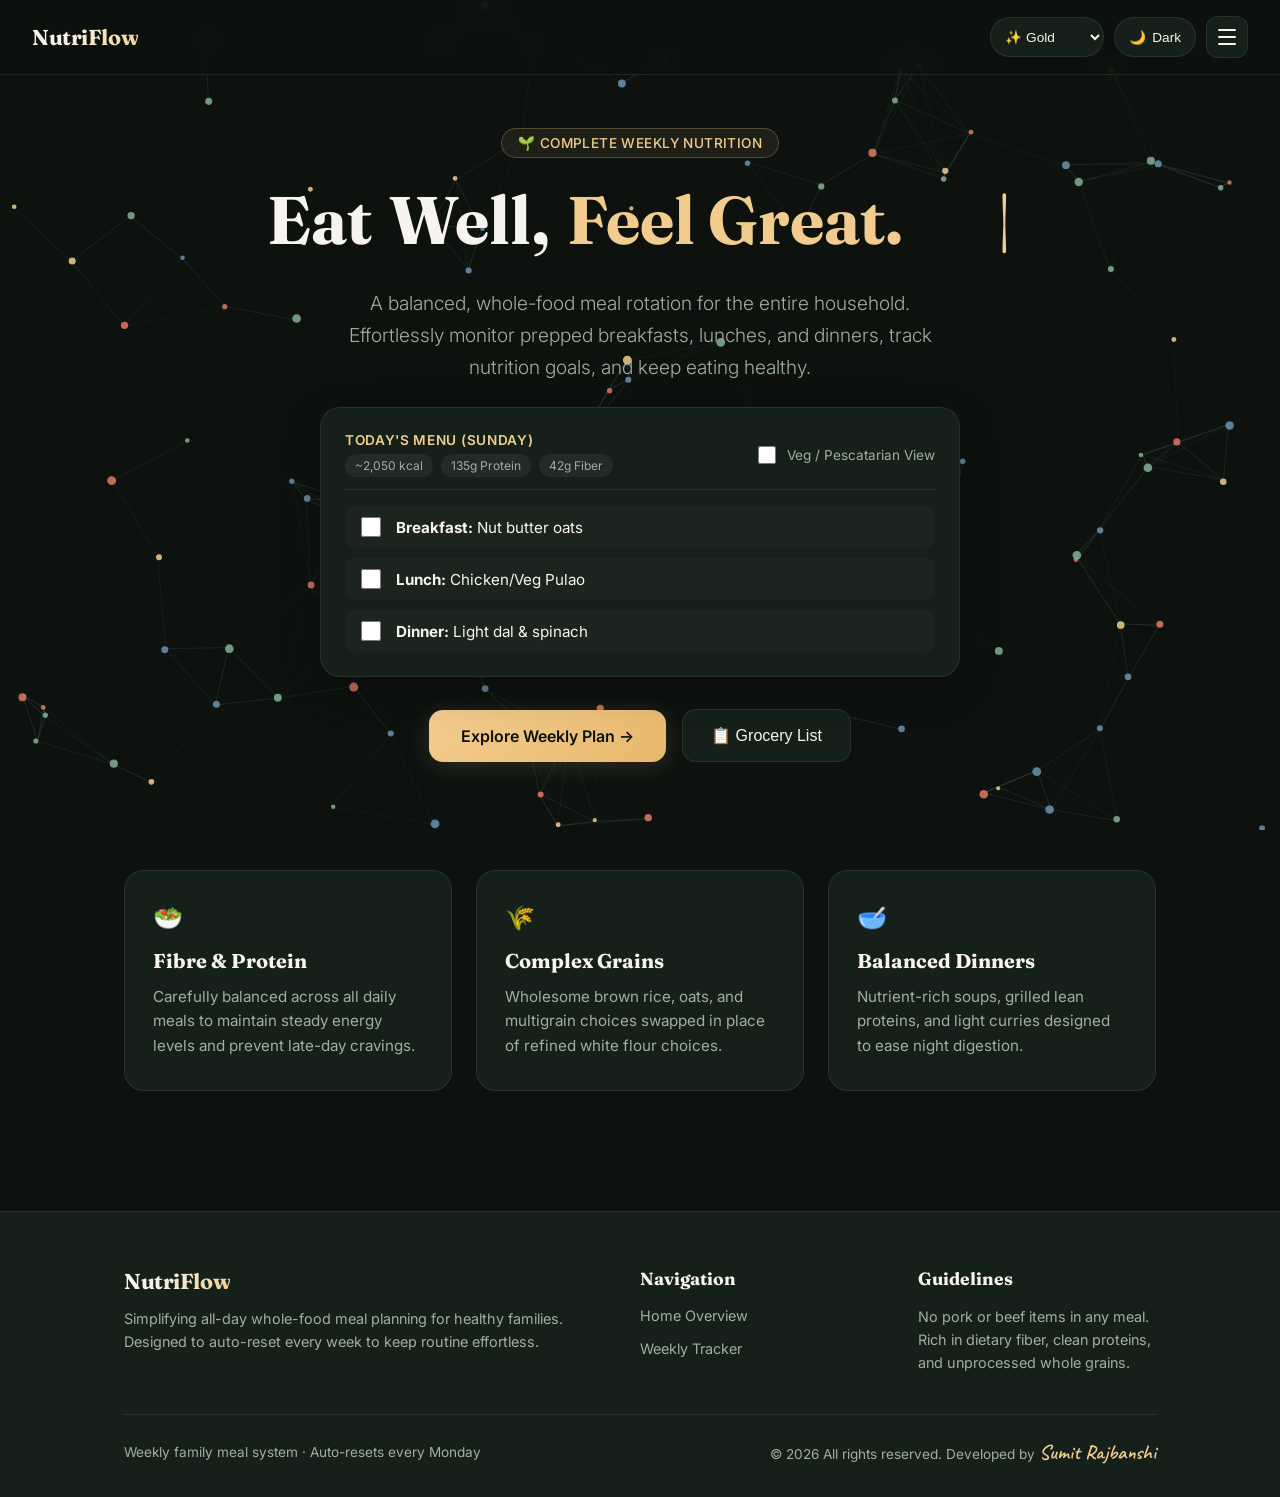
==== index.html @ 125060fd "Update index.html" ====
<!DOCTYPE html>
<html lang="en">
<head>
<meta charset="UTF-8">
<meta name="viewport" content="width=device-width, initial-scale=1.0">
<title>NutriFlow — Weekly Family Meal System</title>
<link rel="preconnect" href="https://fonts.googleapis.com">
<link rel="preconnect" href="https://fonts.gstatic.com" crossorigin>
<link href="https://fonts.googleapis.com/css2?family=Caveat:wght@600&family=Fraunces:opsz,wght@9..144,400;9..144,600;9..144,700&family=Inter:wght@300;400;500;600&display=swap" rel="stylesheet">
<style>
  :root {
    --bg: #0D120F;
    --card: #16201B;
    --card-hover: #1E2B25;
    --card-border: rgba(255, 255, 255, 0.08);
    --text: #F7F4EF;
    --text-dim: #9EAFA3;
    --breakfast: #E07A5F;
    --lunch: #81B29A;
    --dinner: #6A93B0;
    --today: #F2CC8F;
    --accent-glow: rgba(242, 204, 143, 0.15);
  }

  [data-accent="emerald"] {
    --today: #52B788;
    --accent-glow: rgba(82, 183, 136, 0.15);
  }
  [data-accent="amber"] {
    --today: #E76F51;
    --accent-glow: rgba(231, 111, 81, 0.15);
  }
  [data-accent="teal"] {
    --today: #2A9D8F;
    --accent-glow: rgba(42, 157, 143, 0.15);
  }

  [data-theme="light"] {
    --bg: #F4F1EA;
    --card: #FFFFFF;
    --card-hover: #F8F6F0;
    --card-border: rgba(0, 0, 0, 0.08);
    --text: #1C241F;
    --text-dim: #5C6E62;
    --accent-glow: rgba(217, 155, 38, 0.15);
  }

  * { box-sizing: border-box; }

  html, body {
    margin: 0;
    background: var(--bg);
    color: var(--text);
    font-family: 'Inter', -apple-system, BlinkMacSystemFont, sans-serif;
    min-height: 100vh;
    -webkit-font-smoothing: antialiased;
    overflow-x: hidden;
    transition: background-color 0.3s ease, color 0.3s ease;
  }

  a { color: inherit; text-decoration: none; }

  .topnav {
    position: fixed;
    top: 0; left: 0; right: 0;
    z-index: 40;
    display: flex;
    align-items: center;
    justify-content: space-between;
    padding: 16px 32px;
    background: rgba(13, 18, 15, 0.85);
    backdrop-filter: blur(16px);
    border-bottom: 1px solid var(--card-border);
  }
  [data-theme="light"] .topnav { background: rgba(244, 241, 234, 0.88); }

  .nav-controls { display: flex; align-items: center; gap: 10px; }

  .theme-toggle, .accent-select, .btn-secondary {
    background: var(--card); border: 1px solid var(--card-border);
    color: var(--text); padding: 8px 14px; border-radius: 20px;
    font-size: 0.85rem; cursor: pointer; display: flex; align-items: center; gap: 6px;
    transition: all 0.2s ease;
    min-height: 40px;
    touch-action: manipulation;
  }
  .theme-toggle:hover, .accent-select:hover, .btn-secondary:hover { border-color: var(--today); }

  .accent-select {
    padding: 6px 10px;
    outline: none;
  }
  .accent-select option { background: var(--card); color: var(--text); }

  .brand {
    font-family: 'Fraunces', serif;
    font-weight: 700;
    font-size: 1.35rem;
    letter-spacing: -0.02em;
    background: linear-gradient(135deg, var(--text) 30%, var(--today) 100%);
    -webkit-background-clip: text;
    -webkit-text-fill-color: transparent;
  }

  .menu-btn {
    width: 42px; height: 42px; border-radius: 12px;
    border: 1px solid var(--card-border); background: var(--card);
    cursor: pointer; display: flex; flex-direction: column;
    align-items: center; justify-content: center; gap: 5px; padding: 0;
    transition: all 0.2s ease;
  }
  .menu-btn:hover { background: var(--card-hover); }

  .menu-btn span {
    display: block; width: 18px; height: 2px; background: var(--text);
    border-radius: 2px; transition: transform 0.25s ease, opacity 0.25s ease;
  }

  .menu-btn.open span:nth-child(1) { transform: translateY(7px) rotate(45deg); }
  .menu-btn.open span:nth-child(2) { opacity: 0; }
  .menu-btn.open span:nth-child(3) { transform: translateY(-7px) rotate(-45deg); }

  .nav-overlay {
    position: fixed; inset: 0; background: rgba(0,0,0,0.6);
    backdrop-filter: blur(4px); opacity: 0; pointer-events: none; transition: opacity 0.3s ease; z-index: 45;
  }
  .nav-overlay.open { opacity: 1; pointer-events: auto; }

  .nav-panel {
    position: fixed; top: 0; right: 0; height: 100%;
    width: min(320px, 85vw); background: var(--card);
    border-left: 1px solid var(--card-border);
    transform: translateX(100%); transition: transform 0.35s cubic-bezier(0.16, 1, 0.3, 1);
    z-index: 50; padding: 100px 32px 32px;
    display: flex; flex-direction: column; gap: 12px;
  }
  .nav-panel.open { transform: translateX(0); }
  .nav-panel a {
    font-size: 1.15rem; padding: 12px 0;
    border-bottom: 1px solid var(--card-border); color: var(--text-dim);
    transition: color 0.2s ease, padding-left 0.2s ease;
  }
  .nav-panel a:hover, .nav-panel a.active { color: var(--text); padding-left: 8px; font-weight: 600; }
  .nav-panel .nav-note { margin-top: auto; font-size: 0.85rem; color: var(--text-dim); opacity: 0.7; line-height: 1.6; }

  .wrap { max-width: 1080px; margin: 0 auto; padding: 0 24px; }

  .hero-actions {
    display: flex;
    align-items: center;
    gap: 16px;
    flex-wrap: wrap;
    justify-content: center;
  }

  .btn-primary {
    display: inline-flex; align-items: center; justify-content: center; gap: 10px;
    background: linear-gradient(135deg, var(--today) 0%, #E8B96C 100%);
    color: #0D120F; font-weight: 600; font-size: 1rem; padding: 16px 32px;
    border-radius: 14px; border: none; cursor: pointer;
    box-shadow: 0 4px 24px var(--accent-glow);
    transition: transform 0.25s cubic-bezier(0.16, 1, 0.3, 1), box-shadow 0.25s ease;
    min-height: 48px;
    touch-action: manipulation;
  }
  .btn-primary:hover { transform: translateY(-3px); box-shadow: 0 8px 32px rgba(242, 204, 143, 0.3); }

  .btn-secondary {
    padding: 16px 28px;
    border-radius: 14px;
    font-size: 1rem;
    font-weight: 500;
  }

  .hero {
    position: relative; 
    min-height: calc(100vh - 70px);
    display: flex; 
    align-items: center; 
    justify-content: center;
    overflow: hidden; 
    text-align: center;
    padding-top: 80px;
  }

  #nodeCanvas {
    position: absolute; inset: 0; width: 100%; height: 100%; display: block;
    z-index: 1; pointer-events: auto;
  }

  .hero-content {
    position: relative; z-index: 2; padding: 40px 0 60px;
    display: flex; flex-direction: column; align-items: center;
    pointer-events: none; width: 100%;
  }
  .hero-content a, .hero-content button, .hero-content input, .hero-content label { pointer-events: auto; }

  @keyframes fadeInSlideUp {
    0% { opacity: 0; transform: translateY(35px); }
    100% { opacity: 1; transform: translateY(0); }
  }

  .badge-tag {
    display: inline-flex; align-items: center; gap: 8px;
    padding: 6px 16px; border-radius: 30px;
    background: rgba(242, 204, 143, 0.08); border: 1px solid rgba(242, 204, 143, 0.25);
    color: var(--today); font-size: 0.85rem; font-weight: 500;
    margin-bottom: 20px; letter-spacing: 0.03em; text-transform: uppercase;
    opacity: 0; animation: fadeInSlideUp 0.8s cubic-bezier(0.16, 1, 0.3, 1) 0.1s forwards;
  }

  /* STABLE HEADING CONTAINER */
  .combined-heading {
    display: flex;
    justify-content: center;
    align-items: center;
    flex-wrap: wrap;
    font-family: 'Fraunces', Georgia, serif;
    font-size: clamp(2rem, 5.5vw, 4.2rem);
    font-weight: 700;
    line-height: 1.25;
    margin: 0 0 20px;
    color: var(--text);
    min-height: 1.25em; /* Guarantees permanent vertical height */
  }

  .word-mask {
    overflow: hidden;
    display: inline-block;
    vertical-align: bottom;
    padding-bottom: 0.1em;
    margin-right: 0.25em;
  }

  .word-mask span {
    display: block;
    transform: translateY(120%);
    animation: revealFromBottom 0.85s cubic-bezier(0.16, 1, 0.3, 1) forwards;
  }

  .word-mask:nth-child(1) span { animation-delay: 0.15s; }
  .word-mask:nth-child(2) span { animation-delay: 0.35s; }

  @keyframes revealFromBottom {
    0% { transform: translateY(120%); }
    100% { transform: translateY(0%); }
  }

  .accent-wrapper {
    overflow: hidden;
    display: inline-flex;
    align-items: center;
    vertical-align: bottom;
    padding-bottom: 0.1em;
  }

  .accent-mask-inner {
    display: inline-flex;
    align-items: center;
    transform: translateY(120%);
    animation: revealFromBottom 0.85s cubic-bezier(0.16, 1, 0.3, 1) 0.55s forwards;
  }

  /* PREVENT SHAKING & LAYOUT SHIFT IN TYPEWRITER */
  .typewriter-accent {
    color: var(--today);
    display: inline-block;
    min-height: 1.25em;
    line-height: 1.25;
    min-width: 9.5ch; /* Holds container space fixed based on longest phrase */
    text-align: left;
    white-space: nowrap;
    vertical-align: middle;
  }

  .cursor {
    display: inline-block;
    color: var(--today);
    margin-left: 2px;
    font-weight: 400;
    opacity: 0;
    vertical-align: middle;
  }

  .cursor.active {
    opacity: 1;
    animation: blink 0.75s infinite;
  }

  @keyframes blink {
    0%, 100% { opacity: 1; }
    50% { opacity: 0; }
  }

  .hero p {
    font-size: clamp(1rem, 2vw, 1.2rem); color: var(--text-dim); max-width: 52ch;
    line-height: 1.65; margin: 0 0 24px; font-weight: 300;
    opacity: 0; animation: fadeInSlideUp 1.2s cubic-bezier(0.16, 1, 0.3, 1) 0.8s forwards;
  }

  .today-preview-box {
    background: var(--card); border: 1px solid var(--card-border);
    border-radius: 20px; padding: 24px; margin-bottom: 32px;
    display: flex; flex-direction: column; gap: 16px; text-align: left;
    max-width: 640px; width: 100%; box-shadow: 0 12px 40px rgba(0,0,0,0.25);
    backdrop-filter: blur(8px);
    opacity: 0; animation: fadeInSlideUp 1.2s cubic-bezier(0.16, 1, 0.3, 1) 1.0s forwards;
    pointer-events: auto;
  }

  .today-card-header {
    display: flex; align-items: center; justify-content: space-between;
    flex-wrap: wrap; gap: 12px; border-bottom: 1px solid var(--card-border);
    padding-bottom: 12px;
  }

  .today-preview-title { font-size: 0.85rem; text-transform: uppercase; letter-spacing: 0.05em; color: var(--today); font-weight: 600; }

  .macro-chips { display: flex; gap: 8px; flex-wrap: wrap; }
  .chip { background: rgba(255,255,255,0.05); padding: 4px 10px; border-radius: 12px; font-size: 0.75rem; color: var(--text-dim); }

  .dietary-toggle { display: flex; align-items: center; gap: 8px; font-size: 0.85rem; color: var(--text-dim); cursor: pointer; }
  .dietary-toggle input { cursor: pointer; accent-color: var(--today); width: 18px; height: 18px; }

  .today-checklist { display: flex; flex-direction: column; gap: 10px; }
  .meal-item-row { 
    display: flex; align-items: center; gap: 12px; font-size: 0.95rem; line-height: 1.4; color: var(--text);
    padding: 8px 12px; border-radius: 10px; background: rgba(255,255,255,0.02); transition: background 0.2s ease;
  }
  .meal-item-row:hover { background: var(--card-hover); }
  .meal-item-row.completed span { text-decoration: line-through; opacity: 0.5; }
  .meal-item-row input[type="checkbox"] { width: 20px; height: 20px; accent-color: var(--today); cursor: pointer; flex-shrink: 0; }

  .principles {
    position: relative; z-index: 2; padding: 40px 0 80px;
    display: grid; grid-template-columns: repeat(3, 1fr); gap: 24px;
  }

  .principle {
    background: var(--card); border: 1px solid var(--card-border);
    border-radius: 20px; padding: 32px 28px;
    opacity: 0; transform: translateY(30px);
    transition: transform 0.4s ease, border-color 0.3s ease, opacity 0.4s ease, background 0.3s ease;
  }
  .principle.reveal { opacity: 1; transform: translateY(0); }
  .principle:hover {
    transform: translateY(-4px); border-color: var(--today);
    background: radial-gradient(120% 120% at 50% 0%, var(--accent-glow) 0%, var(--card) 100%);
  }

  .principle .icon { font-size: 1.5rem; margin-bottom: 16px; color: var(--today); }
  .principle h3 { font-family: 'Fraunces', serif; font-size: 1.25rem; margin: 0 0 12px; }
  .principle p { font-size: 0.95rem; color: var(--text-dim); line-height: 1.6; margin: 0; }

  /* FOOTER */
  .site-footer {
    position: relative; z-index: 2;
    background: var(--card); border-top: 1px solid var(--card-border);
    padding: 56px 0 32px; margin-top: 40px;
  }
  .footer-grid { display: grid; grid-template-columns: 2fr 1fr 1fr; gap: 40px; margin-bottom: 40px; }
  .footer-col h4 { font-family: 'Fraunces', serif; font-size: 1.1rem; margin: 0 0 16px; }
  .footer-col p { color: var(--text-dim); font-size: 0.9rem; line-height: 1.6; margin: 0; }
  .footer-links { list-style: none; padding: 0; margin: 0; display: flex; flex-direction: column; gap: 12px; }
  .footer-links a { color: var(--text-dim); font-size: 0.9rem; transition: color 0.2s ease; display: inline-block; padding: 2px 0; }
  .footer-links a:hover { color: var(--today); }

  .footer-bottom {
    border-top: 1px solid var(--card-border);
    padding-top: 24px; display: flex; align-items: center; justify-content: space-between;
    flex-wrap: wrap; gap: 16px; font-size: 0.85rem; color: var(--text-dim);
  }

  .signature { font-family: 'Caveat', cursive; color: var(--today); font-size: 1.3rem; font-weight: 600; }

  /* MODAL */
  .modal-overlay {
    position: fixed; inset: 0; background: rgba(0,0,0,0.75);
    backdrop-filter: blur(6px); display: flex; align-items: center; justify-content: center;
    z-index: 100; opacity: 0; pointer-events: none; transition: opacity 0.3s ease;
    padding: 16px;
  }
  .modal-overlay.open { opacity: 1; pointer-events: auto; }

  .modal-card {
    background: var(--card); border: 1px solid var(--card-border);
    border-radius: 24px; max-width: 500px; width: 100%; max-height: 85vh;
    display: flex; flex-direction: column; overflow: hidden; box-shadow: 0 20px 50px rgba(0,0,0,0.5);
  }

  .modal-header {
    padding: 20px 24px; border-bottom: 1px solid var(--card-border);
    display: flex; justify-content: space-between; align-items: center;
  }
  .modal-header h3 { font-family: 'Fraunces', serif; margin: 0; font-size: 1.25rem; }
  .close-modal { background: none; border: none; color: var(--text-dim); font-size: 1.5rem; cursor: pointer; padding: 4px; }

  .modal-body { padding: 24px; overflow-y: auto; line-height: 1.6; color: var(--text-dim); font-size: 0.95rem; }
  .modal-body ul { padding-left: 20px; margin: 8px 0 20px; color: var(--text); }
  .modal-footer { padding: 16px 24px; border-top: 1px solid var(--card-border); text-align: right; }

  /* MOBILE RESPONSIVE FIXES */
  @media (max-width: 860px) {
    .principles { grid-template-columns: 1fr; }
  }

  @media (max-width: 768px) {
    .topnav { padding: 12px 16px; }
    .wrap { padding: 0 16px; }
    
    .hero {
      padding-top: 90px;
    }

    .hero-content {
      padding-top: 20px;
    }

    .typewriter-accent {
      min-width: auto;
      text-align: center;
    }

    .footer-grid {
      grid-template-columns: 1fr;
      gap: 32px;
    }

    .hero-actions {
      width: 100%;
      flex-direction: column;
    }

    .btn-primary, .btn-secondary {
      width: 100%;
    }

    .today-card-header {
      flex-direction: column;
      align-items: flex-start;
    }
  }

  @media (max-width: 480px) {
    .brand { font-size: 1.2rem; }
    .today-preview-box { padding: 16px; }
    .footer-bottom {
      flex-direction: column;
      text-align: center;
      gap: 12px;
    }
    .modal-card { max-height: 90vh; border-radius: 18px; }
  }

  @media (prefers-reduced-motion: reduce) {
    .word-mask span, .accent-mask-inner, .badge-tag, .hero p, .today-preview-box, .principle {
      transform: none !important; animation: none !important; opacity: 1 !important;
    }
    .cursor { display: none !important; }
  }

  @media print {
    .topnav, #nodeCanvas, .hero-actions, .dietary-toggle, .theme-toggle, .accent-select, .site-footer { display: none !important; }
    body { background: #fff !important; color: #000 !important; }
    .today-preview-box, .principle { border: 1px solid #ccc !important; box-shadow: none !important; color: #000 !important; }
  }
</style>
</head>
<body>

<nav class="topnav">
  <a class="brand" href="index.html">NutriFlow</a>
  <div class="nav-controls">
    <select class="accent-select" id="accentBtn" aria-label="Select Theme Accent">
      <option value="gold">✨ Gold</option>
      <option value="emerald">🌿 Emerald</option>
      <option value="amber">🍊 Amber</option>
      <option value="teal">🌊 Teal</option>
    </select>
    <button class="theme-toggle" id="themeBtn" aria-label="Toggle Light/Dark Theme">
      <span id="themeIcon">🌙</span> <span id="themeLabel">Dark</span>
    </button>
    <button class="menu-btn" id="menuBtn" aria-label="Open menu" aria-expanded="false">
      <span></span><span></span><span></span>
    </button>
  </div>
</nav>

<div class="nav-overlay" id="navOverlay"></div>
<aside class="nav-panel" id="navPanel">
  <a href="index.html" class="active">Home</a>
  <a href="plan.html">This Week's Plan</a>
  <p class="nav-note">Shared family meal routine · Automatically resets every Monday morning.</p>
</aside>

<section class="hero">
  <canvas id="nodeCanvas"></canvas>
  <div class="hero-content wrap">
    <div class="badge-tag">🌱 Complete Weekly Nutrition</div>
    
    <h1 class="combined-heading">
      <div class="word-mask"><span>Eat</span></div>
      <div class="word-mask"><span>Well,</span></div>
      
      <div class="accent-wrapper">
        <div class="accent-mask-inner">
          <span class="typewriter-accent" id="typeText">Feel Great.</span>
          <span class="cursor" id="cursor">|</span>
        </div>
      </div>
    </h1>
    
    <p>A balanced, whole-food meal rotation for the entire household. Effortlessly monitor prepped breakfasts, lunches, and dinners, track nutrition goals, and keep eating healthy.</p>

    <div class="today-preview-box">
      <div class="today-card-header">
        <div>
          <div class="today-preview-title" id="todayTitle">Today's Menu</div>
          <div class="macro-chips" style="margin-top:6px;">
            <span class="chip">~2,050 kcal</span>
            <span class="chip">135g Protein</span>
            <span class="chip">42g Fiber</span>
          </div>
        </div>
        <label class="dietary-toggle">
          <input type="checkbox" id="vegToggle"> Veg / Pescatarian View
        </label>
      </div>
      <div class="today-checklist" id="todayChecklist">
      </div>
    </div>

    <div class="hero-actions">
      <a class="btn-primary" href="plan.html">Explore Weekly Plan &rarr;</a>
      <button class="btn-secondary" id="groceryBtn">📋 Grocery List</button>
    </div>
  </div>
</section>

<div class="wrap">
  <section class="principles">
    <div class="principle">
      <div class="icon">🥗</div>
      <h3>Fibre & Protein</h3>
      <p>Carefully balanced across all daily meals to maintain steady energy levels and prevent late-day cravings.</p>
    </div>
    <div class="principle">
      <div class="icon">🌾</div>
      <h3>Complex Grains</h3>
      <p>Wholesome brown rice, oats, and multigrain choices swapped in place of refined white flour choices.</p>
    </div>
    <div class="principle">
      <div class="icon">🥣</div>
      <h3>Balanced Dinners</h3>
      <p>Nutrient-rich soups, grilled lean proteins, and light curries designed to ease night digestion.</p>
    </div>
  </section>
</div>

<div class="modal-overlay" id="groceryModal">
  <div class="modal-card">
    <div class="modal-header">
      <h3>Weekly Grocery Sheet</h3>
      <button class="close-modal" id="closeModal">&times;</button>
    </div>
    <div class="modal-body" id="groceryContent">
    </div>
    <div class="modal-footer">
      <button class="btn-primary" onclick="window.print()" style="padding: 10px 20px; font-size:0.9rem;">🖨️ Print Grocery List</button>
    </div>
  </div>
</div>

<footer class="site-footer">
  <div class="wrap">
    <div class="footer-grid">
      <div class="footer-col">
        <a class="brand" href="index.html" style="display:inline-block; margin-bottom:12px;">NutriFlow</a>
        <p>Simplifying all-day whole-food meal planning for healthy families. Designed to auto-reset every week to keep routine effortless.</p>
      </div>
      <div class="footer-col">
        <h4>Navigation</h4>
        <ul class="footer-links">
          <li><a href="index.html">Home Overview</a></li>
          <li><a href="plan.html">Weekly Tracker</a></li>
        </ul>
      </div>
      <div class="footer-col">
        <h4>Guidelines</h4>
        <p>No pork or beef items in any meal. Rich in dietary fiber, clean proteins, and unprocessed whole grains.</p>
      </div>
    </div>
    
    <div class="footer-bottom">
      <div>Weekly family meal system · Auto-resets every Monday</div>
      <div>
        &copy; 2026 All rights reserved. Developed by <span class="signature">Sumit Rajbanshi</span>
      </div>
    </div>
  </div>
</footer>

<script>
  /* Theme Controller */
  (function() {
    const savedTheme = localStorage.getItem('nutriFlowTheme') || 'dark';
    const savedAccent = localStorage.getItem('nutriFlowAccent') || 'gold';
    
    document.documentElement.setAttribute('data-theme', savedTheme);
    document.documentElement.setAttribute('data-accent', savedAccent);
    document.getElementById('accentBtn').value = savedAccent;
    updateThemeUI(savedTheme);

    document.getElementById('themeBtn').addEventListener('click', () => {
      const current = document.documentElement.getAttribute('data-theme');
      const next = current === 'dark' ? 'light' : 'dark';
      document.documentElement.setAttribute('data-theme', next);
      localStorage.setItem('nutriFlowTheme', next);
      updateThemeUI(next);
    });

    document.getElementById('accentBtn').addEventListener('change', (e) => {
      const accent = e.target.value;
      document.documentElement.setAttribute('data-accent', accent);
      localStorage.setItem('nutriFlowAccent', accent);
    });

    function updateThemeUI(theme) {
      document.getElementById('themeIcon').textContent = theme === 'dark' ? '🌙' : '☀️';
      document.getElementById('themeLabel').textContent = theme === 'dark' ? 'Dark' : 'Light';
    }
  })();

  /* Mobile Nav Controller */
  (function () {
    const btn = document.getElementById('menuBtn');
    const panel = document.getElementById('navPanel');
    const overlay = document.getElementById('navOverlay');
    function setOpen(open) {
      btn.classList.toggle('open', open);
      panel.classList.toggle('open', open);
      overlay.classList.toggle('open', open);
    }
    btn.addEventListener('click', () => setOpen(!panel.classList.contains('open')));
    overlay.addEventListener('click', () => setOpen(false));
    document.addEventListener('keydown', (e) => { if (e.key === 'Escape') setOpen(false); });
  })();

  /* Checklist Controller */
  (function () {
    const PLAN = {
      Monday: {
        std: ["Overnight oats & berries", "Rajma curry & brown rice", "Vegetable soup & seeds"],
        veg: ["Overnight oats & berries", "Rajma curry & brown rice", "Vegetable soup & seeds"]
      },
      Tuesday: {
        std: ["Multigrain avocado toast", "Grilled chicken & rotis", "Moong dal soup"],
        veg: ["Multigrain avocado toast", "Tofu stir-fry & rotis", "Moong dal soup"]
      },
      Wednesday: {
        std: ["Apple cinnamon oats", "Chana dal & lauki sabzi", "Grilled fish & steamed veg"],
        veg: ["Apple cinnamon oats", "Chana dal & lauki sabzi", "Paneer tikka & steamed veg"]
      },
      Thursday: {
        std: ["Avocado herb toast", "Light fish curry & rice", "Light egg curry"],
        veg: ["Avocado herb toast", "Soy chunk curry & rice", "Soya bhurji"]
      },
      Friday: {
        std: ["Berry chia oats", "Paneer bhurji & roti", "Chicken clear soup"],
        veg: ["Berry chia oats", "Paneer bhurji & roti", "Mushroom clear soup"]
      },
      Saturday: {
        std: ["Multigrain toast", "Moong dal khichdi", "Vegetable khichdi"],
        veg: ["Multigrain toast", "Moong dal khichdi", "Vegetable khichdi"]
      },
      Sunday: {
        std: ["Nut butter oats", "Chicken/Veg Pulao", "Light dal & spinach"],
        veg: ["Nut butter oats", "Veg Pulao", "Light dal & spinach"]
      }
    };

    const today = new Date().toLocaleDateString("en-US", { weekday: "long" });
    const todayTitle = document.getElementById("todayTitle");
    const container = document.getElementById("todayChecklist");
    const vegToggle = document.getElementById("vegToggle");

    todayTitle.textContent = `Today's Menu (${today})`;

    function renderChecklist() {
      const mode = vegToggle.checked ? "veg" : "std";
      const meals = (PLAN[today] || PLAN["Monday"])[mode];
      const savedStates = JSON.parse(localStorage.getItem(`nutriFlowState_${today}`) || "[false, false, false]");

      container.innerHTML = "";
      meals.forEach((meal, idx) => {
        const row = document.createElement("label");
        row.className = `meal-item-row ${savedStates[idx] ? "completed" : ""}`;
        
        const cb = document.createElement("input");
        cb.type = "checkbox";
        cb.checked = savedStates[idx];

        cb.addEventListener("change", () => {
          savedStates[idx] = cb.checked;
          localStorage.setItem(`nutriFlowState_${today}`, JSON.stringify(savedStates));
          row.classList.toggle("completed", cb.checked);
        });

        const span = document.createElement("span");
        const mealType = idx === 0 ? "Breakfast" : idx === 1 ? "Lunch" : "Dinner";
        span.innerHTML = `<strong>${mealType}:</strong> ${meal}`;

        row.appendChild(cb);
        row.appendChild(span);
        container.appendChild(row);
      });
    }

    vegToggle.addEventListener("change", renderChecklist);
    renderChecklist();
  })();

  /* Observer */
  (function() {
    const observer = new IntersectionObserver((entries) => {
      entries.forEach(entry => {
        if (entry.isIntersecting) {
          entry.target.classList.add('reveal');
        }
      });
    }, { threshold: 0.1 });

    document.querySelectorAll('.principle').forEach(card => observer.observe(card));
  })();

  /* Grocery Modal */
  (function() {
    const modal = document.getElementById('groceryModal');
    const openBtn = document.getElementById('groceryBtn');
    const closeBtn = document.getElementById('closeModal');
    const content = document.getElementById('groceryContent');

    const ingredients = {
      "Produce & Veggies": ["Avocados", "Fresh Berries", "Lauki (Bottle Gourd)", "Spinach", "Mushrooms", "Carrots & Celery"],
      "Grains & Legumes": ["Rolled Oats", "Multigrain Bread", "Brown Rice", "Moong Dal", "Chana Dal", "Rajma (Kidney Beans)"],
      "Proteins & Dairy": ["Chicken Breasts", "Fresh Fish Fillets", "Eggs", "Paneer", "Tofu", "Chia Seeds"]
    };

    openBtn.addEventListener('click', () => {
      let html = "";
      for (const [category, items] of Object.entries(ingredients)) {
        html += `<strong style="color:var(--today);">${category}</strong><ul>`;
        items.forEach(item => { html += `<li>${item}</li>`; });
        html += `</ul>`;
      }
      content.innerHTML = html;
      modal.classList.add('open');
    });

    closeBtn.addEventListener('click', () => modal.classList.remove('open'));
    modal.addEventListener('click', (e) => { if (e.target === modal) modal.classList.remove('open'); });
  })();

  /* Canvas Animation */
  (function () {
    const canvas = document.getElementById('nodeCanvas');
    if (!canvas) return;
    const ctx = canvas.getContext('2d');
    let nodes = [], w, h, dpr;
    const pointer = { x: -9999, y: -9999, active: false };

    function resize() {
      dpr = Math.min(window.devicePixelRatio || 1, 2);
      w = canvas.clientWidth; h = canvas.clientHeight;
      canvas.width = w * dpr; canvas.height = h * dpr;
      ctx.setTransform(dpr, 0, 0, dpr, 0, 0);
    }

    function initNodes() {
      const count = Math.round((w * h) / 9000);
      const colors = ['#F2CC8F', '#E07A5F', '#81B29A', '#6A93B0'];
      nodes = Array.from({ length: Math.max(50, Math.min(count, 120)) }, () => {
        const speed = 0.8 + Math.random() * 1.0;
        const angle = Math.random() * Math.PI * 2;
        return {
          x: Math.random() * w, y: Math.random() * h,
          vx: Math.cos(angle) * speed, vy: Math.sin(angle) * speed,
          baseSpeed: speed, radius: 2 + Math.random() * 2.5,
          color: colors[Math.floor(Math.random() * colors.length)]
        };
      });
    }

    function renderFrame() {
      ctx.clearRect(0, 0, w, h);
      const lineColor = getComputedStyle(document.documentElement).getPropertyValue('--lunch').trim() || '#81B29A';

      for (let i = 0; i < nodes.length; i++) {
        for (let j = i + 1; j < nodes.length; j++) {
          const dx = nodes[i].x - nodes[j].x;
          const dy = nodes[i].y - nodes[j].y;
          const dist = Math.sqrt(dx * dx + dy * dy);
          if (dist < 130) {
            ctx.beginPath();
            ctx.strokeStyle = lineColor;
            ctx.globalAlpha = (1 - dist / 130) * 0.25;
            ctx.lineWidth = 1;
            ctx.moveTo(nodes[i].x, nodes[i].y);
            ctx.lineTo(nodes[j].x, nodes[j].y);
            ctx.stroke();
          }
        }
      }

      nodes.forEach(n => {
        if (pointer.active) {
          const dx = n.x - pointer.x;
          const dy = n.y - pointer.y;
          const dist = Math.sqrt(dx * dx + dy * dy);
          if (dist < 180 && dist > 0) {
            const force = (1 - dist / 180) * 8;
            n.vx += (dx / dist) * force;
            n.vy += (dy / dist) * force;
          }
        }

        n.vx *= 0.95; n.vy *= 0.95;
        const currentSpeed = Math.sqrt(n.vx * n.vx + n.vy * n.vy);
        if (currentSpeed < n.baseSpeed) {
          const angle = Math.atan2(n.vy, n.vx) || Math.random() * Math.PI * 2;
          n.vx = Math.cos(angle) * n.baseSpeed;
          n.vy = Math.sin(angle) * n.baseSpeed;
        }

        n.x += n.vx; n.y += n.vy;
        if (n.x < 0) { n.x = 0; n.vx *= -1; }
        if (n.x > w) { n.x = w; n.vx *= -1; }
        if (n.y < 0) { n.y = 0; n.vx *= -1; }
        if (n.y > h) { n.y = h; n.vx *= -1; }

        ctx.beginPath();
        ctx.fillStyle = n.color;
        ctx.globalAlpha = 0.85;
        ctx.arc(n.x, n.y, n.radius, 0, Math.PI * 2);
        ctx.fill();
      });

      ctx.globalAlpha = 1;
      requestAnimationFrame(renderFrame);
    }

    function updatePointer(e) {
      const rect = canvas.getBoundingClientRect();
      const clientX = e.touches ? e.touches[0].clientX : e.clientX;
      const clientY = e.touches ? e.touches[0].clientY : e.clientY;
      pointer.x = clientX - rect.left;
      pointer.y = clientY - rect.top;
      pointer.active = true;
    }

    window.addEventListener('mousemove', updatePointer);
    window.addEventListener('mouseleave', () => { pointer.active = false; });
    window.addEventListener('touchstart', updatePointer, { passive: true });
    window.addEventListener('touchmove', updatePointer, { passive: true });
    window.addEventListener('touchend', () => { pointer.active = false; });
    window.addEventListener('resize', () => { resize(); initNodes(); });

    resize(); initNodes(); renderFrame();
  })();

  /* Typewriter Loop */
  (function() {
    const words = ["Feel Great.", "Boost Energy.", "Stay Consistent.", "Repeat."];
    let wordIndex = 0;
    let charIndex = words[0].length;
    let isDeleting = false;
    
    const target = document.getElementById('typeText');
    const cursor = document.getElementById('cursor');

    function runTypewriterLoop() {
      const current = words[wordIndex];

      if (isDeleting) {
        target.textContent = current.substring(0, charIndex - 1);
        charIndex--;
      } else {
        target.textContent = current.substring(0, charIndex + 1);
        charIndex++;
      }

      let speed = isDeleting ? 45 : 85;

      if (!isDeleting && charIndex === current.length) {
        speed = 2000;
        isDeleting = true;
      } else if (isDeleting && charIndex === 0) {
        isDeleting = false;
        wordIndex = (wordIndex + 1) % words.length;
        speed = 350;
      }

      setTimeout(runTypewriterLoop, speed);
    }

    setTimeout(() => {
      cursor.classList.add('active');
      setTimeout(() => {
        isDeleting = true;
        runTypewriterLoop();
      }, 1800);
    }, 1400);
  })();
</script>
</body>
</html>
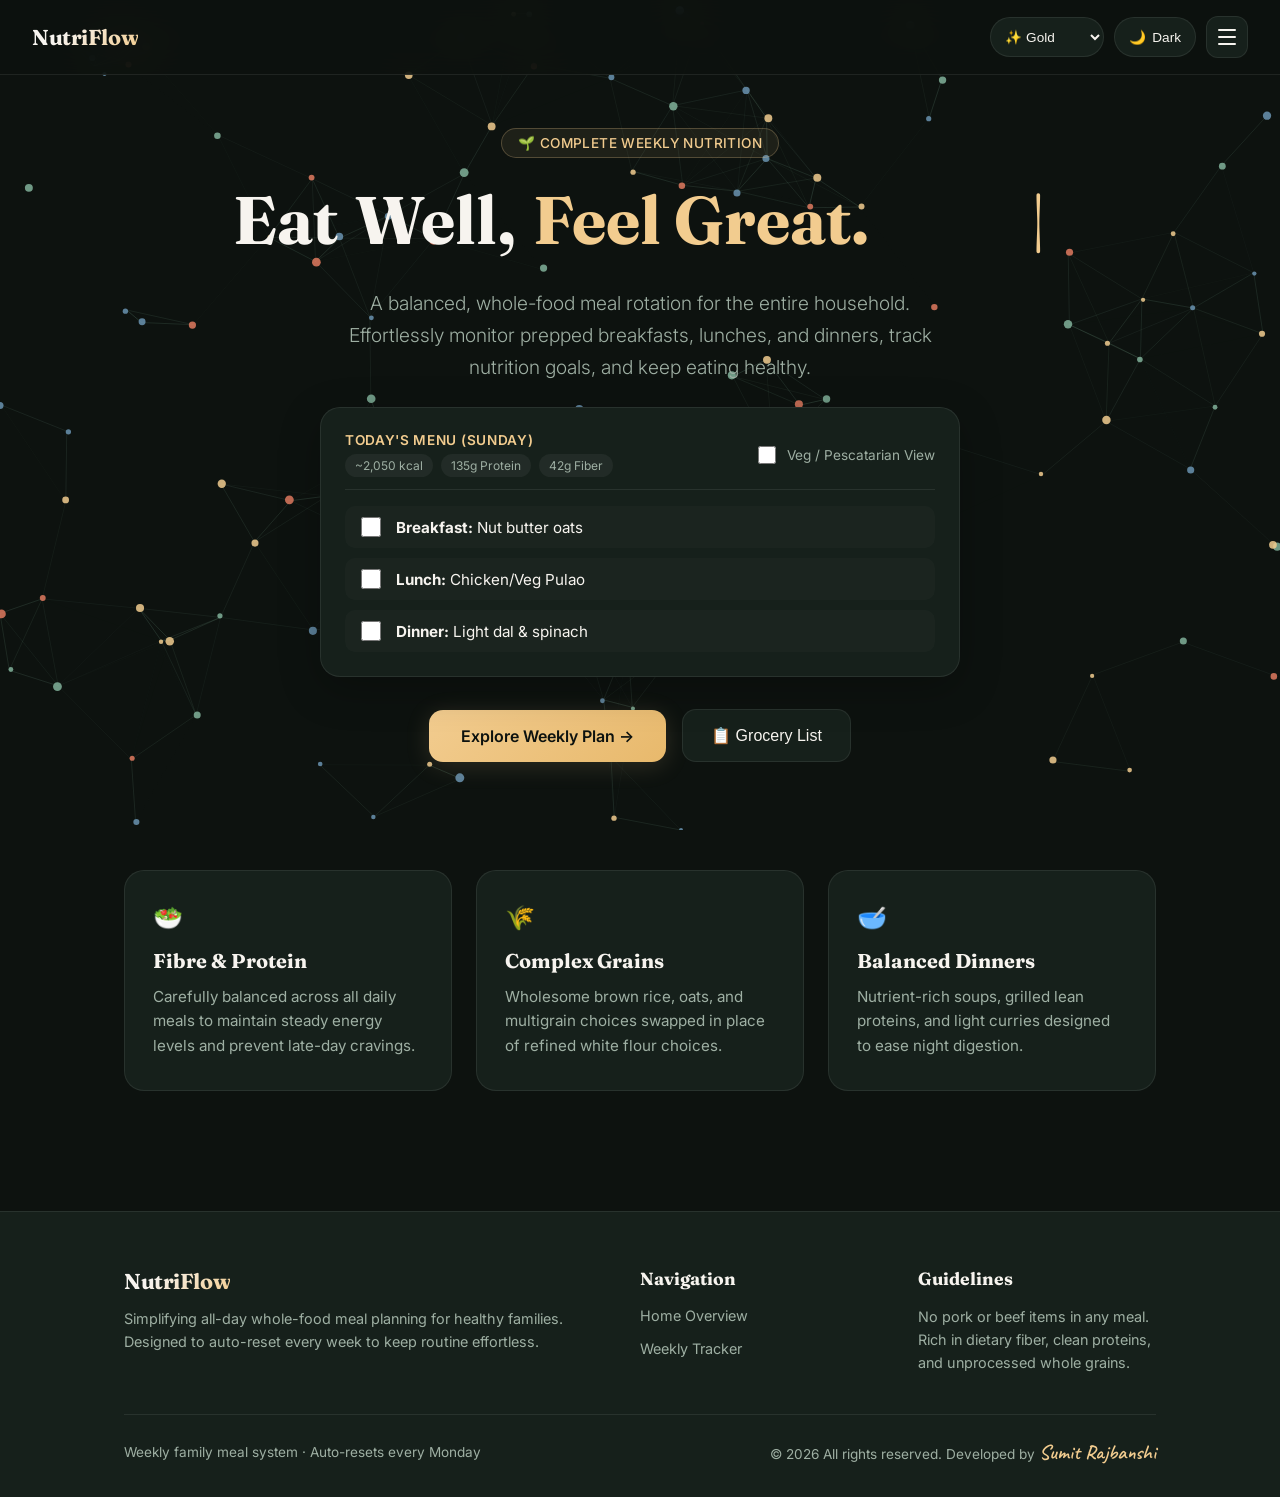
==== commit e3f33111: "Update index.html" ====
--- a/index.html
+++ b/index.html
@@ -209,7 +209,7 @@
     opacity: 0; animation: fadeInSlideUp 0.8s cubic-bezier(0.16, 1, 0.3, 1) 0.1s forwards;
   }
 
-  /* STABLE HEADING CONTAINER */
+  /* STABLE HEADING CONTAINER & PREVENT OVERFLOW GLITCHES */
   .combined-heading {
     display: flex;
     justify-content: center;
@@ -221,7 +221,9 @@
     line-height: 1.25;
     margin: 0 0 20px;
     color: var(--text);
-    min-height: 1.25em; /* Guarantees permanent vertical height */
+    min-height: 1.25em;
+    width: 100%;
+    max-width: 100%;
   }
 
   .word-mask {
@@ -252,6 +254,7 @@
     align-items: center;
     vertical-align: bottom;
     padding-bottom: 0.1em;
+    max-width: 100%;
   }
 
   .accent-mask-inner {
@@ -259,6 +262,7 @@
     align-items: center;
     transform: translateY(120%);
     animation: revealFromBottom 0.85s cubic-bezier(0.16, 1, 0.3, 1) 0.55s forwards;
+    max-width: 100%;
   }
 
   /* PREVENT SHAKING & LAYOUT SHIFT IN TYPEWRITER */
@@ -267,7 +271,7 @@
     display: inline-block;
     min-height: 1.25em;
     line-height: 1.25;
-    min-width: 9.5ch; /* Holds container space fixed based on longest phrase */
+    min-width: 11ch; /* Sized to accommodate 'Stay Consistent.' smoothly */
     text-align: left;
     white-space: nowrap;
     vertical-align: middle;
@@ -280,6 +284,7 @@
     font-weight: 400;
     opacity: 0;
     vertical-align: middle;
+    flex-shrink: 0;
   }
 
   .cursor.active {
@@ -326,10 +331,12 @@
   .meal-item-row { 
     display: flex; align-items: center; gap: 12px; font-size: 0.95rem; line-height: 1.4; color: var(--text);
     padding: 8px 12px; border-radius: 10px; background: rgba(255,255,255,0.02); transition: background 0.2s ease;
+    width: 100%; min-width: 0;
   }
   .meal-item-row:hover { background: var(--card-hover); }
   .meal-item-row.completed span { text-decoration: line-through; opacity: 0.5; }
   .meal-item-row input[type="checkbox"] { width: 20px; height: 20px; accent-color: var(--today); cursor: pointer; flex-shrink: 0; }
+  .meal-item-row span { flex: 1; min-width: 0; word-break: break-word; overflow-wrap: break-word; }
 
   .principles {
     position: relative; z-index: 2; padding: 40px 0 80px;
@@ -416,9 +423,19 @@
       padding-top: 20px;
     }
 
+    /* ALLOW HEADING & TYPEWRITER TO FLEX NATIVE ON SMALL SCREENS */
+    .combined-heading {
+      flex-direction: row;
+      flex-wrap: wrap;
+      justify-content: center;
+      min-height: auto;
+    }
+
     .typewriter-accent {
-      min-width: auto;
+      min-width: 0;
+      width: auto;
       text-align: center;
+      white-space: normal;
     }
 
     .footer-grid {
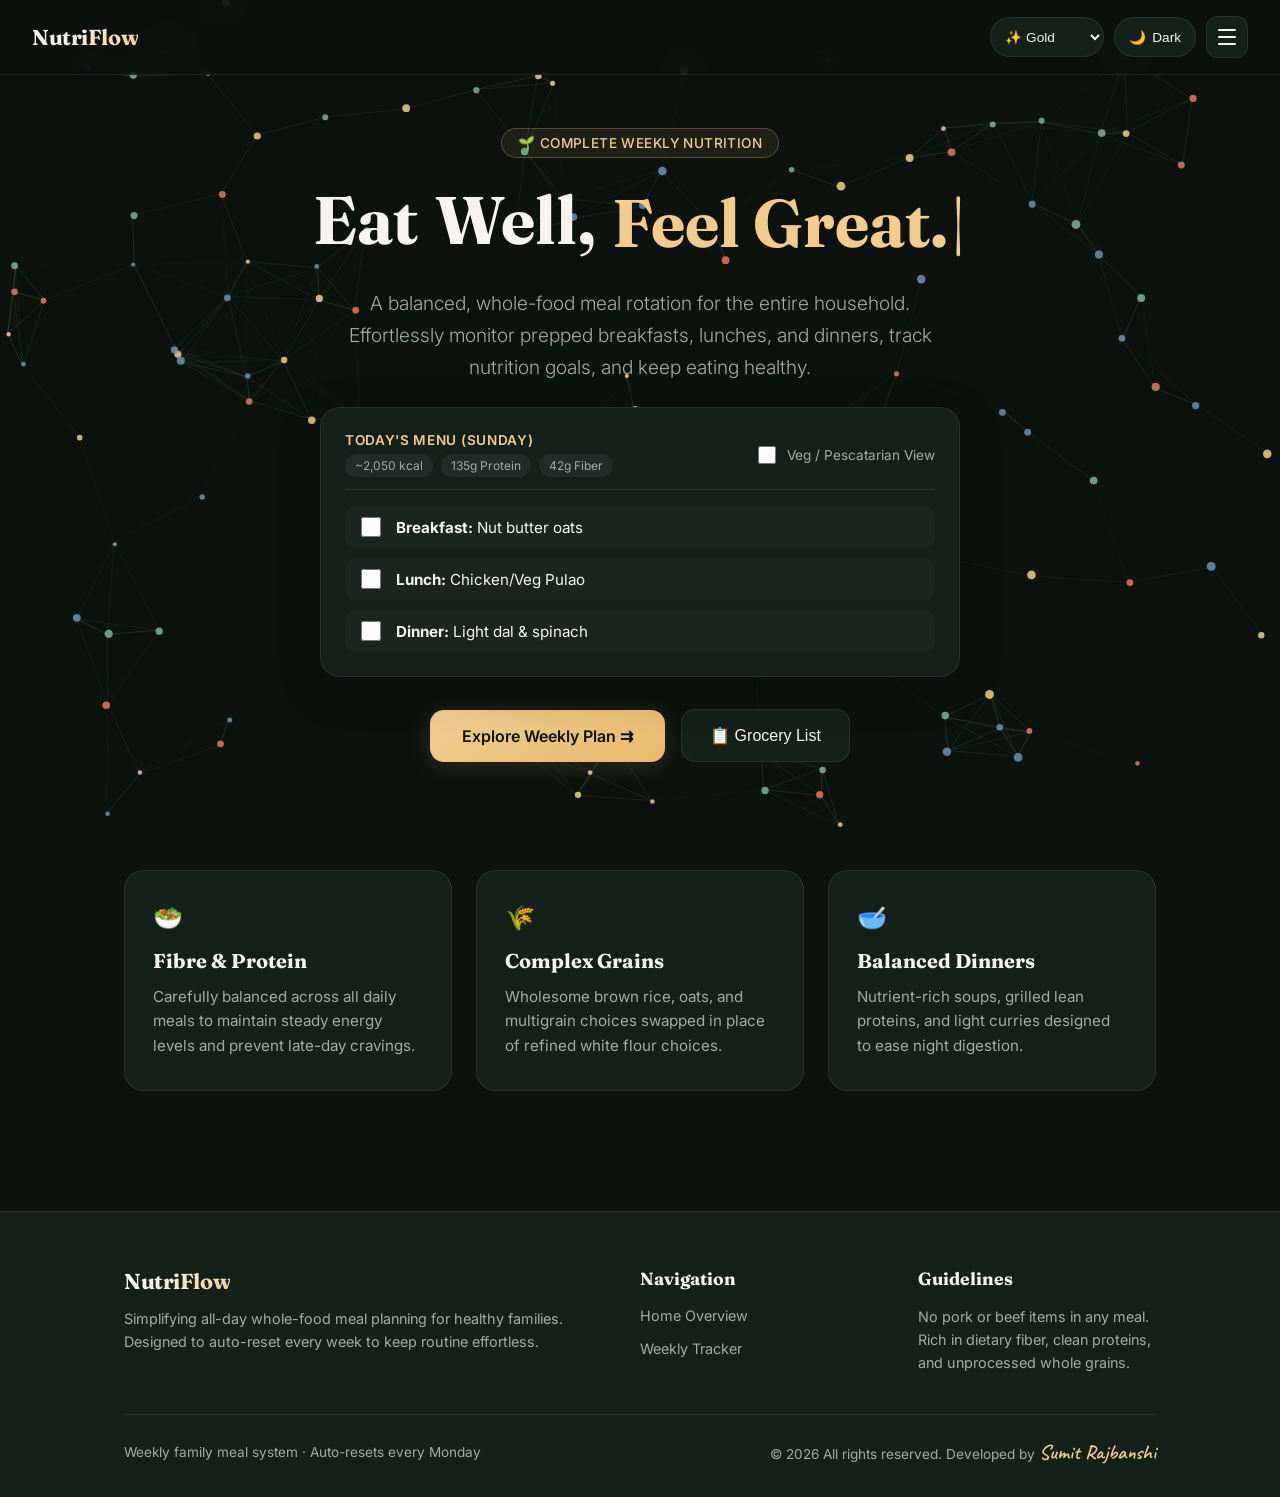
==== commit 6753553a: "Update index.html" ====
--- a/index.html
+++ b/index.html
@@ -209,7 +209,7 @@
     opacity: 0; animation: fadeInSlideUp 0.8s cubic-bezier(0.16, 1, 0.3, 1) 0.1s forwards;
   }
 
-  /* STABLE HEADING CONTAINER & PREVENT OVERFLOW GLITCHES */
+  /* STABLE HEADING CONTAINER */
   .combined-heading {
     display: flex;
     justify-content: center;
@@ -221,15 +221,14 @@
     line-height: 1.25;
     margin: 0 0 20px;
     color: var(--text);
-    min-height: 1.25em;
     width: 100%;
     max-width: 100%;
   }
 
   .word-mask {
     overflow: hidden;
-    display: inline-block;
-    vertical-align: bottom;
+    display: inline-flex;
+    vertical-align: middle;
     padding-bottom: 0.1em;
     margin-right: 0.25em;
   }
@@ -248,13 +247,14 @@
     100% { transform: translateY(0%); }
   }
 
+  /* DESKTOP LAYOUT (Smooth inline flow, no awkward gaps) */
   .accent-wrapper {
     overflow: hidden;
     display: inline-flex;
     align-items: center;
-    vertical-align: bottom;
-    padding-bottom: 0.1em;
-    max-width: 100%;
+    justify-content: flex-start;
+    vertical-align: middle;
+    height: 1.25em;
   }
 
   .accent-mask-inner {
@@ -262,18 +262,14 @@
     align-items: center;
     transform: translateY(120%);
     animation: revealFromBottom 0.85s cubic-bezier(0.16, 1, 0.3, 1) 0.55s forwards;
-    max-width: 100%;
-  }
-
-  /* PREVENT SHAKING & LAYOUT SHIFT IN TYPEWRITER */
+    height: 100%;
+  }
+
   .typewriter-accent {
     color: var(--today);
     display: inline-block;
-    min-height: 1.25em;
-    line-height: 1.25;
-    min-width: 11ch; /* Sized to accommodate 'Stay Consistent.' smoothly */
+    white-space: nowrap;
     text-align: left;
-    white-space: nowrap;
     vertical-align: middle;
   }
 
@@ -423,19 +419,26 @@
       padding-top: 20px;
     }
 
-    /* ALLOW HEADING & TYPEWRITER TO FLEX NATIVE ON SMALL SCREENS */
     .combined-heading {
+      font-size: clamp(2rem, 8vw, 2.8rem);
       flex-direction: row;
-      flex-wrap: wrap;
+    }
+
+    .word-mask {
+      margin-right: 0.2em;
+    }
+
+    /* Force typewriter onto a dedicated 2nd line on mobile with zero page-bouncing */
+    .accent-wrapper {
+      flex-basis: 100%;
+      width: 100%;
+      height: 1.4em;
+      margin-top: 4px;
       justify-content: center;
-      min-height: auto;
     }
 
     .typewriter-accent {
-      min-width: 0;
-      width: auto;
       text-align: center;
-      white-space: normal;
     }
 
     .footer-grid {
@@ -548,7 +551,7 @@
     </div>
 
     <div class="hero-actions">
-      <a class="btn-primary" href="plan.html">Explore Weekly Plan &rarr;</a>
+      <a class="btn-primary" href="plan.html">Explore Weekly Plan &rrarr;</a>
       <button class="btn-secondary" id="groceryBtn">📋 Grocery List</button>
     </div>
   </div>
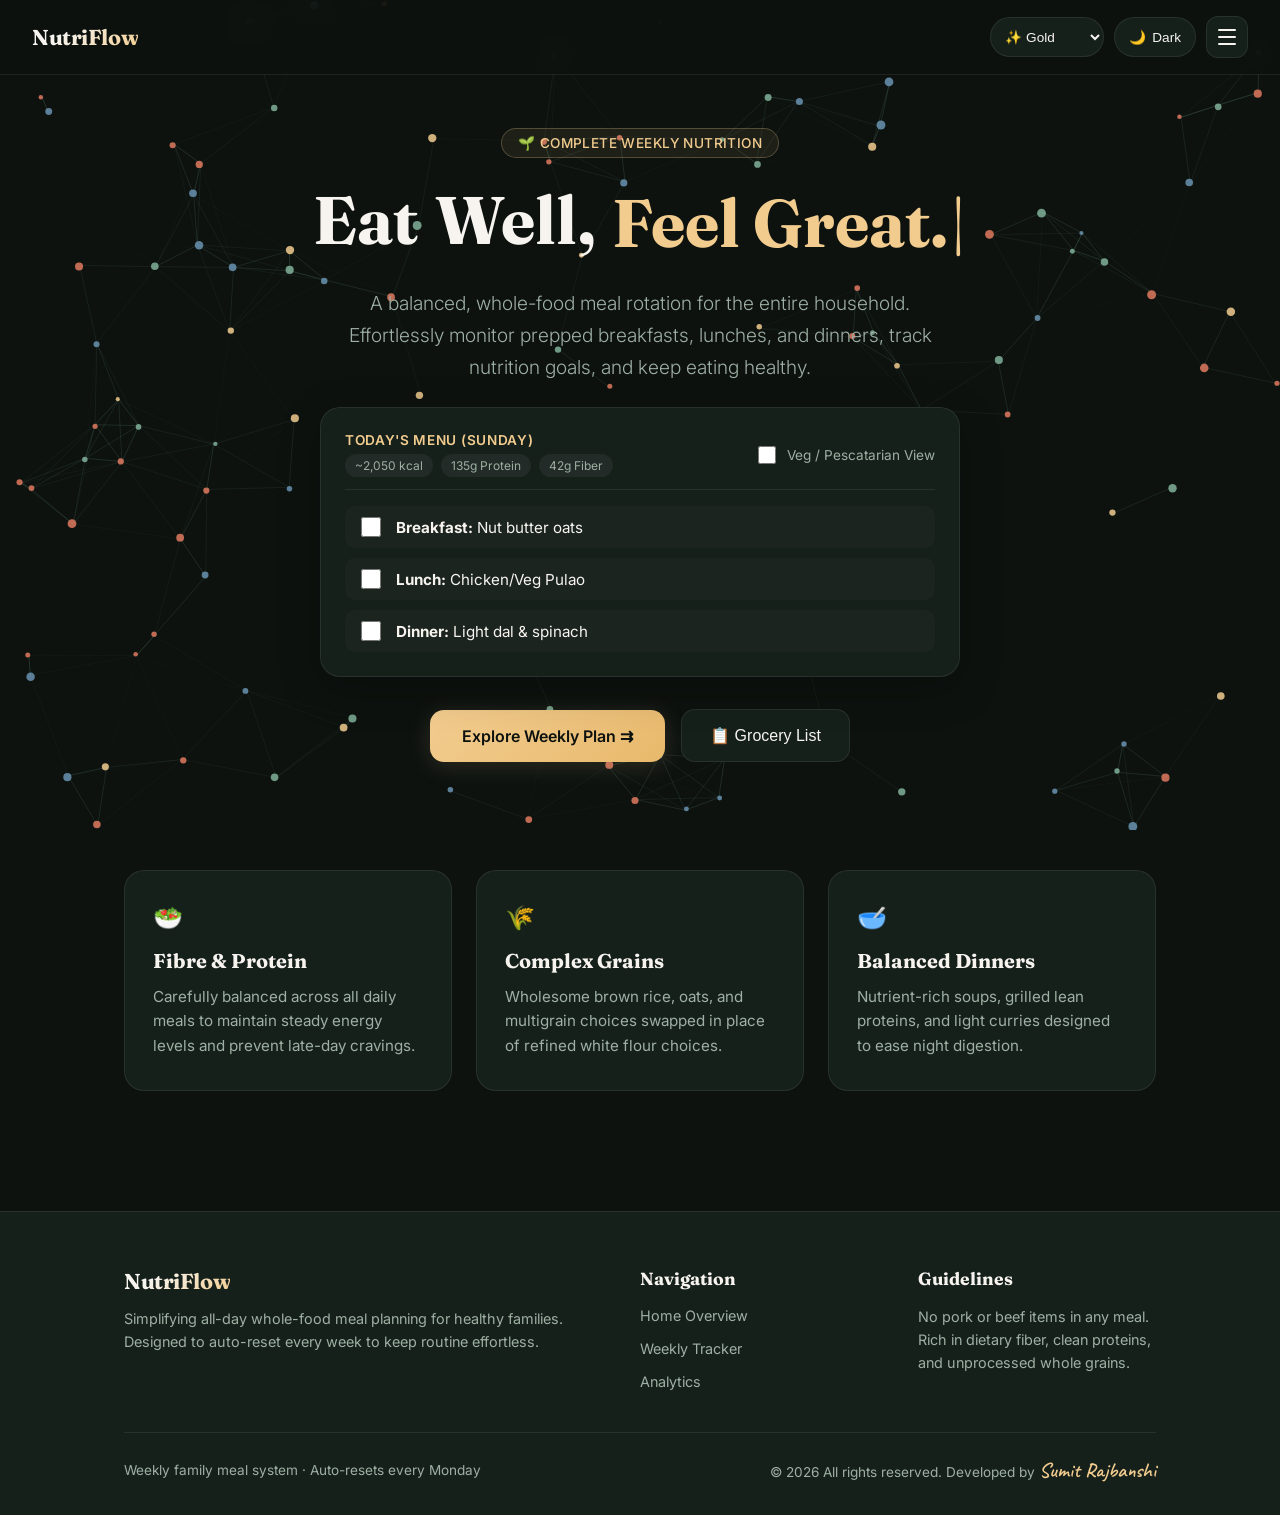
==== commit 2be5641f: "Update index.html" ====
--- a/index.html
+++ b/index.html
@@ -209,7 +209,6 @@
     opacity: 0; animation: fadeInSlideUp 0.8s cubic-bezier(0.16, 1, 0.3, 1) 0.1s forwards;
   }
 
-  /* STABLE HEADING CONTAINER */
   .combined-heading {
     display: flex;
     justify-content: center;
@@ -247,7 +246,6 @@
     100% { transform: translateY(0%); }
   }
 
-  /* DESKTOP LAYOUT (Smooth inline flow, no awkward gaps) */
   .accent-wrapper {
     overflow: hidden;
     display: inline-flex;
@@ -355,7 +353,6 @@
   .principle h3 { font-family: 'Fraunces', serif; font-size: 1.25rem; margin: 0 0 12px; }
   .principle p { font-size: 0.95rem; color: var(--text-dim); line-height: 1.6; margin: 0; }
 
-  /* FOOTER */
   .site-footer {
     position: relative; z-index: 2;
     background: var(--card); border-top: 1px solid var(--card-border);
@@ -376,7 +373,6 @@
 
   .signature { font-family: 'Caveat', cursive; color: var(--today); font-size: 1.3rem; font-weight: 600; }
 
-  /* MODAL */
   .modal-overlay {
     position: fixed; inset: 0; background: rgba(0,0,0,0.75);
     backdrop-filter: blur(6px); display: flex; align-items: center; justify-content: center;
@@ -402,7 +398,6 @@
   .modal-body ul { padding-left: 20px; margin: 8px 0 20px; color: var(--text); }
   .modal-footer { padding: 16px 24px; border-top: 1px solid var(--card-border); text-align: right; }
 
-  /* MOBILE RESPONSIVE FIXES */
   @media (max-width: 860px) {
     .principles { grid-template-columns: 1fr; }
   }
@@ -428,7 +423,6 @@
       margin-right: 0.2em;
     }
 
-    /* Force typewriter onto a dedicated 2nd line on mobile with zero page-bouncing */
     .accent-wrapper {
       flex-basis: 100%;
       width: 100%;
@@ -510,6 +504,7 @@
 <aside class="nav-panel" id="navPanel">
   <a href="index.html" class="active">Home</a>
   <a href="plan.html">This Week's Plan</a>
+  <a href="analytics.html">Analytics</a>
   <p class="nav-note">Shared family meal routine · Automatically resets every Monday morning.</p>
 </aside>
 
@@ -603,6 +598,7 @@
         <ul class="footer-links">
           <li><a href="index.html">Home Overview</a></li>
           <li><a href="plan.html">Weekly Tracker</a></li>
+          <li><a href="analytics.html">Analytics</a></li>
         </ul>
       </div>
       <div class="footer-col">
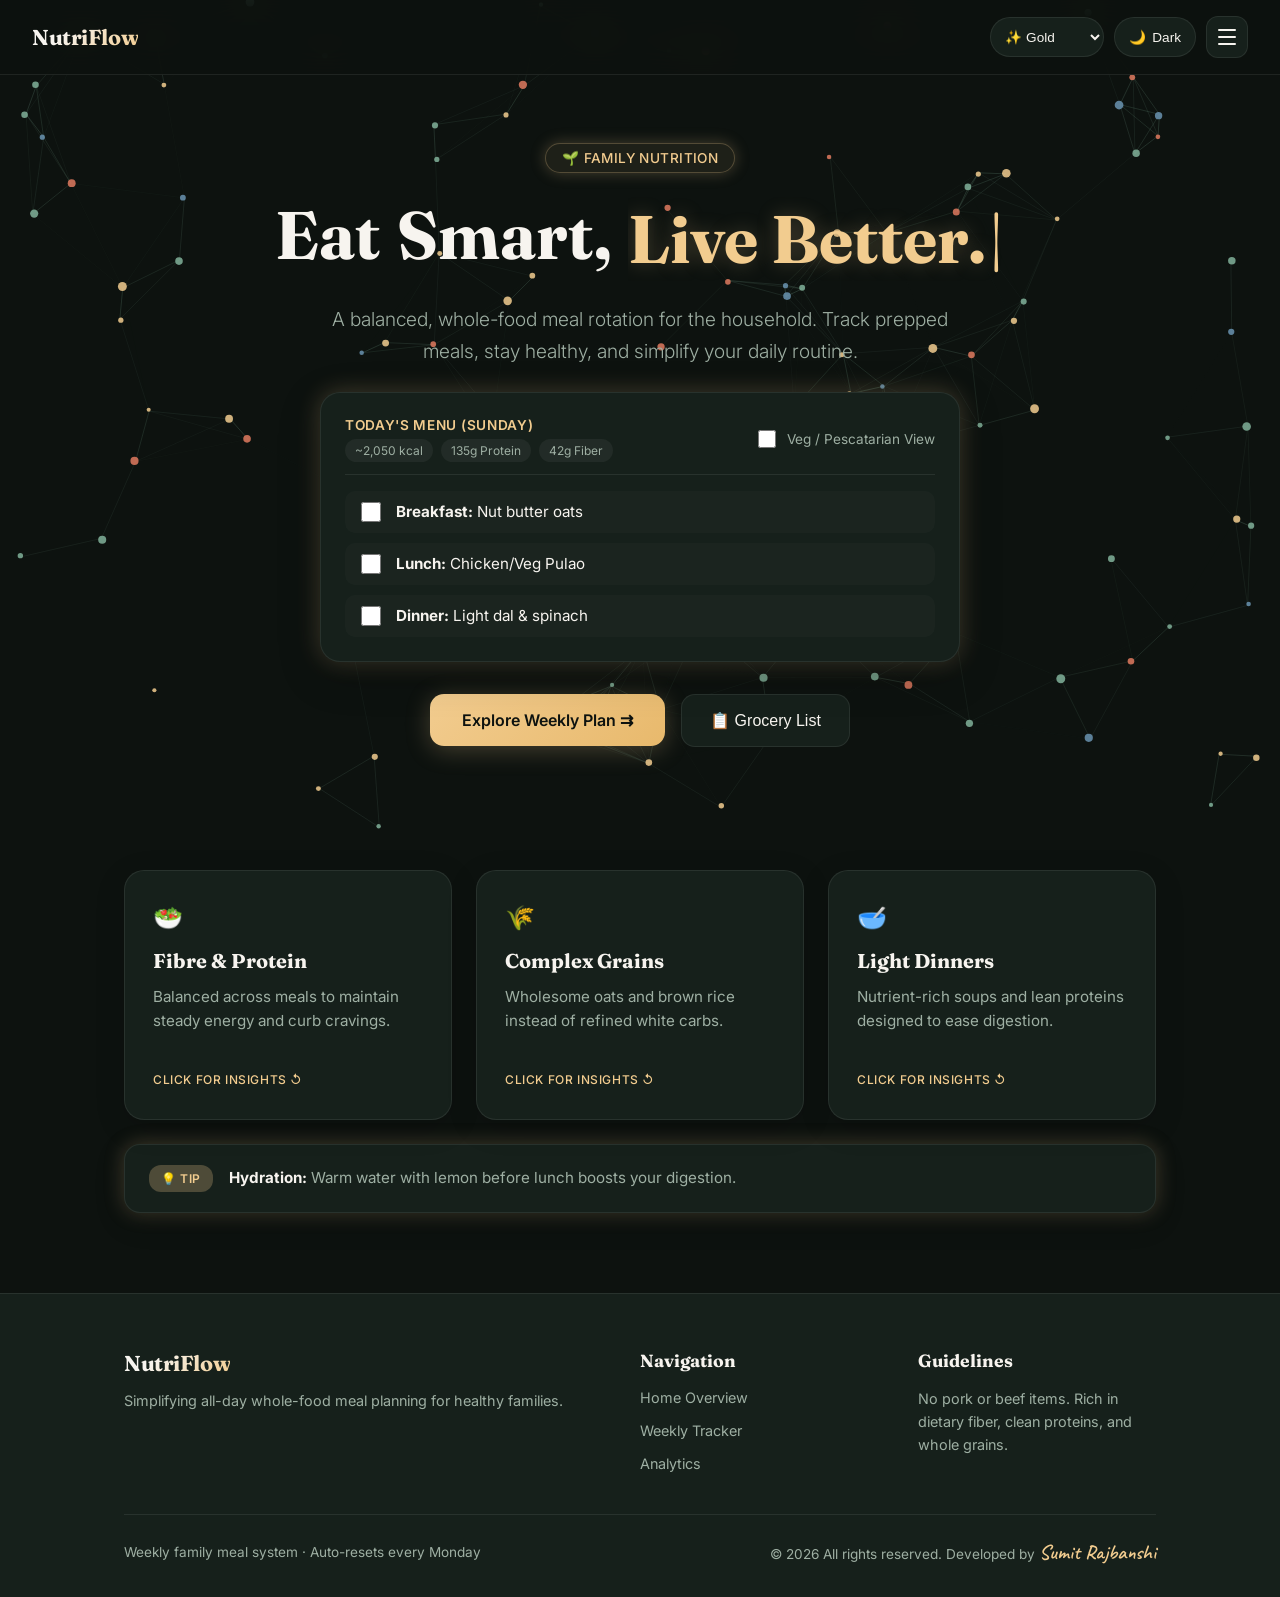
==== commit 9c046abd: "Update index.html" ====
--- a/index.html
+++ b/index.html
@@ -19,20 +19,20 @@
     --lunch: #81B29A;
     --dinner: #6A93B0;
     --today: #F2CC8F;
-    --accent-glow: rgba(242, 204, 143, 0.15);
+    --accent-glow: rgba(242, 204, 143, 0.25);
   }
 
   [data-accent="emerald"] {
     --today: #52B788;
-    --accent-glow: rgba(82, 183, 136, 0.15);
+    --accent-glow: rgba(82, 183, 136, 0.25);
   }
   [data-accent="amber"] {
     --today: #E76F51;
-    --accent-glow: rgba(231, 111, 81, 0.15);
+    --accent-glow: rgba(231, 111, 81, 0.25);
   }
   [data-accent="teal"] {
     --today: #2A9D8F;
-    --accent-glow: rgba(42, 157, 143, 0.15);
+    --accent-glow: rgba(42, 157, 143, 0.25);
   }
 
   [data-theme="light"] {
@@ -42,7 +42,7 @@
     --card-border: rgba(0, 0, 0, 0.08);
     --text: #1C241F;
     --text-dim: #5C6E62;
-    --accent-glow: rgba(217, 155, 38, 0.15);
+    --accent-glow: rgba(217, 155, 38, 0.2);
   }
 
   * { box-sizing: border-box; }
@@ -86,10 +86,7 @@
   }
   .theme-toggle:hover, .accent-select:hover, .btn-secondary:hover { border-color: var(--today); }
 
-  .accent-select {
-    padding: 6px 10px;
-    outline: none;
-  }
+  .accent-select { padding: 6px 10px; outline: none; }
   .accent-select option { background: var(--card); color: var(--text); }
 
   .brand {
@@ -163,7 +160,10 @@
     min-height: 48px;
     touch-action: manipulation;
   }
-  .btn-primary:hover { transform: translateY(-3px); box-shadow: 0 8px 32px rgba(242, 204, 143, 0.3); }
+  .btn-primary:hover { 
+    transform: translateY(-3px); 
+    box-shadow: 0 0 30px var(--today), 0 8px 32px var(--accent-glow); 
+  }
 
   .btn-secondary {
     padding: 16px 28px;
@@ -207,6 +207,7 @@
     color: var(--today); font-size: 0.85rem; font-weight: 500;
     margin-bottom: 20px; letter-spacing: 0.03em; text-transform: uppercase;
     opacity: 0; animation: fadeInSlideUp 0.8s cubic-bezier(0.16, 1, 0.3, 1) 0.1s forwards;
+    box-shadow: 0 0 15px var(--accent-glow);
   }
 
   .combined-heading {
@@ -269,6 +270,7 @@
     white-space: nowrap;
     text-align: left;
     vertical-align: middle;
+    text-shadow: 0 0 20px var(--accent-glow);
   }
 
   .cursor {
@@ -301,10 +303,14 @@
     background: var(--card); border: 1px solid var(--card-border);
     border-radius: 20px; padding: 24px; margin-bottom: 32px;
     display: flex; flex-direction: column; gap: 16px; text-align: left;
-    max-width: 640px; width: 100%; box-shadow: 0 12px 40px rgba(0,0,0,0.25);
+    max-width: 640px; width: 100%; box-shadow: 0 12px 40px rgba(0,0,0,0.25), 0 0 25px var(--accent-glow);
     backdrop-filter: blur(8px);
     opacity: 0; animation: fadeInSlideUp 1.2s cubic-bezier(0.16, 1, 0.3, 1) 1.0s forwards;
     pointer-events: auto;
+    transition: box-shadow 0.3s ease;
+  }
+  .today-preview-box:hover {
+    box-shadow: 0 15px 45px rgba(0,0,0,0.35), 0 0 35px var(--accent-glow);
   }
 
   .today-card-header {
@@ -324,34 +330,160 @@
   .today-checklist { display: flex; flex-direction: column; gap: 10px; }
   .meal-item-row { 
     display: flex; align-items: center; gap: 12px; font-size: 0.95rem; line-height: 1.4; color: var(--text);
-    padding: 8px 12px; border-radius: 10px; background: rgba(255,255,255,0.02); transition: background 0.2s ease;
+    padding: 8px 12px; border-radius: 10px; background: rgba(255,255,255,0.02); transition: background 0.2s ease, transform 0.2s ease;
     width: 100%; min-width: 0;
   }
-  .meal-item-row:hover { background: var(--card-hover); }
+  .meal-item-row:hover { background: var(--card-hover); transform: translateX(4px); }
   .meal-item-row.completed span { text-decoration: line-through; opacity: 0.5; }
   .meal-item-row input[type="checkbox"] { width: 20px; height: 20px; accent-color: var(--today); cursor: pointer; flex-shrink: 0; }
   .meal-item-row span { flex: 1; min-width: 0; word-break: break-word; overflow-wrap: break-word; }
 
+  /* Looping Dynamic Cards Grid Styles */
   .principles {
-    position: relative; z-index: 2; padding: 40px 0 80px;
+    position: relative; z-index: 2; padding: 40px 0 0;
     display: grid; grid-template-columns: repeat(3, 1fr); gap: 24px;
   }
 
-  .principle {
-    background: var(--card); border: 1px solid var(--card-border);
-    border-radius: 20px; padding: 32px 28px;
+  .principle-card {
+    background: transparent;
+    border: none;
+    perspective: 1000px;
+    height: 250px;
+    cursor: pointer;
     opacity: 0; transform: translateY(30px);
-    transition: transform 0.4s ease, border-color 0.3s ease, opacity 0.4s ease, background 0.3s ease;
-  }
-  .principle.reveal { opacity: 1; transform: translateY(0); }
-  .principle:hover {
-    transform: translateY(-4px); border-color: var(--today);
+    transition: transform 0.4s ease, opacity 0.4s ease;
+  }
+  .principle-card.reveal { opacity: 1; transform: translateY(0); }
+
+  .principle-inner {
+    position: relative;
+    width: 100%;
+    height: 100%;
+    text-align: left;
+    transition: transform 0.6s cubic-bezier(0.4, 0.2, 0.2, 1);
+    transform-style: preserve-3d;
+  }
+
+  .principle-card.flipped .principle-inner {
+    transform: rotateY(180deg);
+  }
+
+  .principle-front, .principle-back {
+    position: absolute;
+    width: 100%;
+    height: 100%;
+    backface-visibility: hidden;
+    -webkit-backface-visibility: hidden;
+    border-radius: 20px;
+    padding: 32px 28px;
+    border: 1px solid var(--card-border);
+    background: var(--card);
+    box-shadow: 0 8px 30px rgba(0,0,0,0.15);
+    transition: border-color 0.3s ease, box-shadow 0.3s ease, background 0.4s ease;
+  }
+
+  .principle-front {
+    display: flex;
+    flex-direction: column;
+    justify-content: flex-start;
+  }
+
+  .principle-card:hover .principle-front {
+    border-color: var(--today);
+    box-shadow: 0 0 25px var(--accent-glow), 0 12px 40px rgba(0,0,0,0.25);
     background: radial-gradient(120% 120% at 50% 0%, var(--accent-glow) 0%, var(--card) 100%);
   }
 
-  .principle .icon { font-size: 1.5rem; margin-bottom: 16px; color: var(--today); }
-  .principle h3 { font-family: 'Fraunces', serif; font-size: 1.25rem; margin: 0 0 12px; }
-  .principle p { font-size: 0.95rem; color: var(--text-dim); line-height: 1.6; margin: 0; }
+  .principle-back {
+    background: var(--card-hover);
+    border-color: var(--today);
+    box-shadow: 0 0 25px var(--accent-glow), 0 12px 40px rgba(0,0,0,0.25);
+    transform: rotateY(180deg);
+    display: flex;
+    flex-direction: column;
+    justify-content: space-between;
+  }
+
+  .icon { font-size: 1.5rem; margin-bottom: 16px; color: var(--today); }
+  h3 { font-family: 'Fraunces', serif; font-size: 1.25rem; margin: 0 0 12px; }
+  p { font-size: 0.95rem; color: var(--text-dim); line-height: 1.6; margin: 0; }
+  
+  .flip-hint {
+    font-size: 0.75rem;
+    color: var(--today);
+    text-transform: uppercase;
+    letter-spacing: 0.05em;
+    margin-top: auto;
+    font-weight: 500;
+  }
+
+  /* Transition helper for card content loop with slower fade duration */
+  .fade-content {
+    transition: opacity 0.6s ease, transform 0.6s ease;
+  }
+  .fade-content.animating {
+    opacity: 0;
+    transform: translateY(10px);
+  }
+
+  /* Looping Insights Ticker */
+  .insights-ticker {
+    background: var(--card);
+    border: 1px solid var(--card-border);
+    border-radius: 16px;
+    padding: 20px 24px;
+    margin-top: 24px;
+    margin-bottom: 80px;
+    display: flex;
+    align-items: center;
+    gap: 16px;
+    overflow: hidden;
+    position: relative;
+    box-shadow: 0 8px 30px rgba(0,0,0,0.2), 0 0 20px var(--accent-glow);
+    opacity: 0; transform: translateY(30px);
+    transition: transform 0.4s ease, opacity 0.4s ease, box-shadow 0.3s ease;
+  }
+  .insights-ticker:hover {
+    box-shadow: 0 12px 40px rgba(0,0,0,0.3), 0 0 30px var(--accent-glow);
+  }
+  .insights-ticker.reveal { opacity: 1; transform: translateY(0); }
+
+  .ticker-badge {
+    background: var(--accent-glow);
+    color: var(--today);
+    padding: 6px 12px;
+    border-radius: 12px;
+    font-size: 0.75rem;
+    font-weight: 600;
+    text-transform: uppercase;
+    letter-spacing: 0.05em;
+    flex-shrink: 0;
+  }
+
+  .ticker-viewport {
+    position: relative;
+    height: 1.5em;
+    overflow: hidden;
+    flex: 1;
+  }
+
+  .ticker-track {
+    position: absolute;
+    width: 100%;
+    transition: transform 0.5s cubic-bezier(0.16, 1, 0.3, 1);
+  }
+
+  .ticker-item {
+    height: 1.5em;
+    line-height: 1.5em;
+    font-size: 0.95rem;
+    color: var(--text-dim);
+    white-space: nowrap;
+    overflow: hidden;
+    text-overflow: ellipsis;
+  }
+
+  .ticker-item strong { color: var(--text); }
 
   .site-footer {
     position: relative; z-index: 2;
@@ -384,7 +516,7 @@
   .modal-card {
     background: var(--card); border: 1px solid var(--card-border);
     border-radius: 24px; max-width: 500px; width: 100%; max-height: 85vh;
-    display: flex; flex-direction: column; overflow: hidden; box-shadow: 0 20px 50px rgba(0,0,0,0.5);
+    display: flex; flex-direction: column; overflow: hidden; box-shadow: 0 20px 50px rgba(0,0,0,0.5), 0 0 40px var(--accent-glow);
   }
 
   .modal-header {
@@ -400,83 +532,29 @@
 
   @media (max-width: 860px) {
     .principles { grid-template-columns: 1fr; }
+    .principle-card { height: 230px; }
   }
 
   @media (max-width: 768px) {
     .topnav { padding: 12px 16px; }
     .wrap { padding: 0 16px; }
-    
-    .hero {
-      padding-top: 90px;
-    }
-
-    .hero-content {
-      padding-top: 20px;
-    }
-
-    .combined-heading {
-      font-size: clamp(2rem, 8vw, 2.8rem);
-      flex-direction: row;
-    }
-
-    .word-mask {
-      margin-right: 0.2em;
-    }
-
-    .accent-wrapper {
-      flex-basis: 100%;
-      width: 100%;
-      height: 1.4em;
-      margin-top: 4px;
-      justify-content: center;
-    }
-
-    .typewriter-accent {
-      text-align: center;
-    }
-
-    .footer-grid {
-      grid-template-columns: 1fr;
-      gap: 32px;
-    }
-
-    .hero-actions {
-      width: 100%;
-      flex-direction: column;
-    }
-
-    .btn-primary, .btn-secondary {
-      width: 100%;
-    }
-
-    .today-card-header {
-      flex-direction: column;
-      align-items: flex-start;
-    }
-  }
-
-  @media (max-width: 480px) {
-    .brand { font-size: 1.2rem; }
-    .today-preview-box { padding: 16px; }
-    .footer-bottom {
-      flex-direction: column;
-      text-align: center;
-      gap: 12px;
-    }
-    .modal-card { max-height: 90vh; border-radius: 18px; }
+    .hero { padding-top: 90px; }
+    .hero-content { padding-top: 20px; }
+    .combined-heading { font-size: clamp(2rem, 8vw, 2.8rem); flex-direction: row; }
+    .word-mask { margin-right: 0.2em; }
+    .accent-wrapper { flex-basis: 100%; width: 100%; height: 1.4em; margin-top: 4px; justify-content: center; }
+    .typewriter-accent { text-align: center; }
+    .footer-grid { grid-template-columns: 1fr; gap: 32px; }
+    .hero-actions { width: 100%; flex-direction: column; }
+    .btn-primary, .btn-secondary { width: 100%; }
+    .today-card-header { flex-direction: column; align-items: flex-start; }
   }
 
   @media (prefers-reduced-motion: reduce) {
-    .word-mask span, .accent-mask-inner, .badge-tag, .hero p, .today-preview-box, .principle {
+    .word-mask span, .accent-mask-inner, .badge-tag, .hero p, .today-preview-box, .principle-card, .insights-ticker {
       transform: none !important; animation: none !important; opacity: 1 !important;
     }
     .cursor { display: none !important; }
-  }
-
-  @media print {
-    .topnav, #nodeCanvas, .hero-actions, .dietary-toggle, .theme-toggle, .accent-select, .site-footer { display: none !important; }
-    body { background: #fff !important; color: #000 !important; }
-    .today-preview-box, .principle { border: 1px solid #ccc !important; box-shadow: none !important; color: #000 !important; }
   }
 </style>
 </head>
@@ -511,21 +589,21 @@
 <section class="hero">
   <canvas id="nodeCanvas"></canvas>
   <div class="hero-content wrap">
-    <div class="badge-tag">🌱 Complete Weekly Nutrition</div>
+    <div class="badge-tag">🌱 Family Nutrition</div>
     
     <h1 class="combined-heading">
       <div class="word-mask"><span>Eat</span></div>
-      <div class="word-mask"><span>Well,</span></div>
+      <div class="word-mask"><span>Smart,</span></div>
       
       <div class="accent-wrapper">
         <div class="accent-mask-inner">
-          <span class="typewriter-accent" id="typeText">Feel Great.</span>
+          <span class="typewriter-accent" id="typeText">Live Better.</span>
           <span class="cursor" id="cursor">|</span>
         </div>
       </div>
     </h1>
     
-    <p>A balanced, whole-food meal rotation for the entire household. Effortlessly monitor prepped breakfasts, lunches, and dinners, track nutrition goals, and keep eating healthy.</p>
+    <p>A balanced, whole-food meal rotation for the household. Track prepped meals, stay healthy, and simplify your daily routine.</p>
 
     <div class="today-preview-box">
       <div class="today-card-header">
@@ -553,23 +631,79 @@
 </section>
 
 <div class="wrap">
-  <section class="principles">
-    <div class="principle">
-      <div class="icon">🥗</div>
-      <h3>Fibre & Protein</h3>
-      <p>Carefully balanced across all daily meals to maintain steady energy levels and prevent late-day cravings.</p>
+  <!-- Looping Dynamic Cards Grid -->
+  <section class="principles" id="principlesGrid">
+    <!-- Card 1 -->
+    <div class="principle-card" tabindex="0" role="button" aria-label="Toggle card insights" data-card-index="0">
+      <div class="principle-inner">
+        <div class="principle-front">
+          <div class="icon card-icon">🥗</div>
+          <h3 class="card-title">Fibre & Protein</h3>
+          <p class="card-desc">Balanced across meals to maintain steady energy and curb cravings.</p>
+          <div class="flip-hint">Click for Insights ↺</div>
+        </div>
+        <div class="principle-back">
+          <div>
+            <div class="icon" style="margin-bottom:8px;">💡</div>
+            <h3 class="tip-title" style="font-size:1.1rem; margin-bottom:6px;">Quick Tip</h3>
+            <p class="tip-desc" style="font-size:0.85rem;">Slows digestion to keep your blood glucose steady all day long.</p>
+          </div>
+          <div class="flip-hint" style="color:var(--text-dim);">↺ Click to flip back</div>
+        </div>
+      </div>
     </div>
-    <div class="principle">
-      <div class="icon">🌾</div>
-      <h3>Complex Grains</h3>
-      <p>Wholesome brown rice, oats, and multigrain choices swapped in place of refined white flour choices.</p>
+
+    <!-- Card 2 -->
+    <div class="principle-card" tabindex="0" role="button" aria-label="Toggle card insights" data-card-index="1">
+      <div class="principle-inner">
+        <div class="principle-front">
+          <div class="icon card-icon">🌾</div>
+          <h3 class="card-title">Complex Grains</h3>
+          <p class="card-desc">Wholesome oats and brown rice instead of refined white carbs.</p>
+          <div class="flip-hint">Click for Insights ↺</div>
+        </div>
+        <div class="principle-back">
+          <div>
+            <div class="icon" style="margin-bottom:8px;">💡</div>
+            <h3 class="tip-title" style="font-size:1.1rem; margin-bottom:6px;">Quick Tip</h3>
+            <p class="tip-desc" style="font-size:0.85rem;">Retains B-complex vitamins to support daytime focus and energy.</p>
+          </div>
+          <div class="flip-hint" style="color:var(--text-dim);">↺ Click to flip back</div>
+        </div>
+      </div>
     </div>
-    <div class="principle">
-      <div class="icon">🥣</div>
-      <h3>Balanced Dinners</h3>
-      <p>Nutrient-rich soups, grilled lean proteins, and light curries designed to ease night digestion.</p>
+
+    <!-- Card 3 -->
+    <div class="principle-card" tabindex="0" role="button" aria-label="Toggle card insights" data-card-index="2">
+      <div class="principle-inner">
+        <div class="principle-front">
+          <div class="icon card-icon">🥣</div>
+          <h3 class="card-title">Light Dinners</h3>
+          <p class="card-desc">Nutrient-rich soups and lean proteins designed to ease digestion.</p>
+          <div class="flip-hint">Click for Insights ↺</div>
+        </div>
+        <div class="principle-back">
+          <div>
+            <div class="icon" style="margin-bottom:8px;">💡</div>
+            <h3 class="tip-title" style="font-size:1.1rem; margin-bottom:6px;">Quick Tip</h3>
+            <p class="tip-desc" style="font-size:0.85rem;">Reduces nighttime metabolic load to improve your deep REM sleep.</p>
+          </div>
+          <div class="flip-hint" style="color:var(--text-dim);">↺ Click to flip back</div>
+        </div>
+      </div>
     </div>
   </section>
+
+  <div class="insights-ticker" id="insightsTicker">
+    <div class="ticker-badge">💡 Tip</div>
+    <div class="ticker-viewport">
+      <div class="ticker-track" id="tickerTrack">
+        <div class="ticker-item"><strong>Hydration:</strong> Warm water with lemon before lunch boosts your digestion.</div>
+        <div class="ticker-item"><strong>Protein:</strong> Combining legumes with grains creates complete plant proteins.</div>
+        <div class="ticker-item"><strong>Recovery:</strong> Light evening meals promote better sleep cycles and cellular repair.</div>
+      </div>
+    </div>
+  </div>
 </div>
 
 <div class="modal-overlay" id="groceryModal">
@@ -578,10 +712,9 @@
       <h3>Weekly Grocery Sheet</h3>
       <button class="close-modal" id="closeModal">&times;</button>
     </div>
-    <div class="modal-body" id="groceryContent">
-    </div>
+    <div class="modal-body" id="groceryContent"></div>
     <div class="modal-footer">
-      <button class="btn-primary" onclick="window.print()" style="padding: 10px 20px; font-size:0.9rem;">🖨️ Print Grocery List</button>
+      <button class="btn-primary" onclick="window.print()" style="padding: 10px 20px; font-size:0.9rem;">🖨️ Print List</button>
     </div>
   </div>
 </div>
@@ -591,7 +724,7 @@
     <div class="footer-grid">
       <div class="footer-col">
         <a class="brand" href="index.html" style="display:inline-block; margin-bottom:12px;">NutriFlow</a>
-        <p>Simplifying all-day whole-food meal planning for healthy families. Designed to auto-reset every week to keep routine effortless.</p>
+        <p>Simplifying all-day whole-food meal planning for healthy families.</p>
       </div>
       <div class="footer-col">
         <h4>Navigation</h4>
@@ -603,7 +736,7 @@
       </div>
       <div class="footer-col">
         <h4>Guidelines</h4>
-        <p>No pork or beef items in any meal. Rich in dietary fiber, clean proteins, and unprocessed whole grains.</p>
+        <p>No pork or beef items. Rich in dietary fiber, clean proteins, and whole grains.</p>
       </div>
     </div>
     
@@ -617,7 +750,6 @@
 </footer>
 
 <script>
-  /* Theme Controller */
   (function() {
     const savedTheme = localStorage.getItem('nutriFlowTheme') || 'dark';
     const savedAccent = localStorage.getItem('nutriFlowAccent') || 'gold';
@@ -647,7 +779,6 @@
     }
   })();
 
-  /* Mobile Nav Controller */
   (function () {
     const btn = document.getElementById('menuBtn');
     const panel = document.getElementById('navPanel');
@@ -662,7 +793,6 @@
     document.addEventListener('keydown', (e) => { if (e.key === 'Escape') setOpen(false); });
   })();
 
-  /* Checklist Controller */
   (function () {
     const PLAN = {
       Monday: {
@@ -736,20 +866,98 @@
     renderChecklist();
   })();
 
-  /* Observer */
+  // Unique Non-Overlapping Looping Cards with Slower, Comfortable Transition Speed
+  (function() {
+    const cardDataPool = [
+      { icon: "🥗", title: "Fibre & Protein", desc: "Balanced across meals to maintain steady energy and curb cravings.", tipTitle: "Quick Tip", tipDesc: "Slows digestion to keep your blood glucose steady all day long." },
+      { icon: "🌾", title: "Complex Grains", desc: "Wholesome oats and brown rice instead of refined white carbs.", tipTitle: "Energy Focus", tipDesc: "Retains B-complex vitamins to support daytime focus and energy." },
+      { icon: "🥣", title: "Light Dinners", desc: "Nutrient-rich soups and lean proteins designed to ease digestion.", tipTitle: "Rest Well", tipDesc: "Reduces nighttime metabolic load to improve your deep REM sleep." },
+      { icon: "🥑", title: "Healthy Fats", desc: "Avocados, nuts, and cold oils for sustained metabolic health.", tipTitle: "Brain Fuel", tipDesc: "Supports cellular membrane health and cognitive sharpness." },
+      { icon: "💧", title: "Hydration Flow", desc: "Consistent fluid distribution maintains physical performance.", tipTitle: "Daily Habit", tipDesc: "Drink fluids between meals rather than heavy gulps during eating." },
+      { icon: "🌱", title: "Clean Greens", desc: "Antioxidant-rich vegetables incorporated into every single lunch.", tipTitle: "Immune Boost", tipDesc: "High micronutrient density naturally fortifies daily wellness." }
+    ];
+
+    const cards = document.querySelectorAll('.principle-card');
+    // Keep track of current indices assigned to each card DOM element
+    let currentIndices = [0, 1, 2];
+
+    cards.forEach((card, index) => {
+      // Toggle flip on click / keyboard
+      card.addEventListener('click', (e) => {
+        if(e.target.closest('.flip-hint') || !e.target.closest('.principle-back')) {
+          card.classList.toggle('flipped');
+        }
+      });
+      card.addEventListener('keydown', (e) => {
+        if (e.key === 'Enter' || e.key === ' ') {
+          e.preventDefault();
+          card.classList.toggle('flipped');
+        }
+      });
+    });
+
+    // Loop every 11 seconds (slower interval) ensuring all 3 cards display unique items
+    setInterval(() => {
+      const frontElems = document.querySelectorAll('.principle-front');
+      const backElems = document.querySelectorAll('.principle-back');
+
+      // Add fade animation class
+      frontElems.forEach(el => el.classList.add('animating'));
+      backElems.forEach(el => el.classList.add('animating'));
+
+      setTimeout(() => {
+        // Pick 3 completely unique random indices from the pool
+        let availableIndices = [...Array(cardDataPool.length).keys()];
+        let newIndices = [];
+        for (let i = 0; i < cards.length; i++) {
+          // Filter out indices currently in use or already chosen in this round if pool allows
+          let validChoices = availableIndices.filter(idx => !newIndices.includes(idx) && idx !== currentIndices[i]);
+          if (validChoices.length === 0) validChoices = availableIndices.filter(idx => !newIndices.includes(idx));
+          if (validChoices.length === 0) validChoices = availableIndices; // fallback
+          
+          const chosenIdx = validChoices[Math.floor(Math.random() * validChoices.length)];
+          newIndices.push(chosenIdx);
+        }
+        currentIndices = newIndices;
+
+        cards.forEach((card, i) => {
+          const data = cardDataPool[currentIndices[i]];
+          card.querySelector('.card-icon').textContent = data.icon;
+          card.querySelector('.card-title').textContent = data.title;
+          card.querySelector('.card-desc').textContent = data.desc;
+          card.querySelector('.tip-title').textContent = data.tipTitle;
+          card.querySelector('.tip-desc').textContent = data.tipDesc;
+        });
+
+        // Remove fade animation class to fade back in smoothly
+        frontElems.forEach(el => el.classList.remove('animating'));
+        backElems.forEach(el => el.classList.remove('animating'));
+      }, 600); // matches slower transition duration
+
+    }, 11000); // 11 seconds interval per rotation cycle
+  })();
+
+  (function() {
+    const track = document.getElementById('tickerTrack');
+    if (!track) return;
+    const totalItems = track.children.length;
+    let currentIndex = 0;
+    setInterval(() => {
+      currentIndex = (currentIndex + 1) % totalItems;
+      track.style.transform = `translateY(-${currentIndex * 1.5}em)`;
+    }, 4500);
+  })();
+
   (function() {
     const observer = new IntersectionObserver((entries) => {
       entries.forEach(entry => {
-        if (entry.isIntersecting) {
-          entry.target.classList.add('reveal');
-        }
+        if (entry.isIntersecting) entry.target.classList.add('reveal');
       });
     }, { threshold: 0.1 });
 
-    document.querySelectorAll('.principle').forEach(card => observer.observe(card));
+    document.querySelectorAll('.principle-card, .insights-ticker').forEach(card => observer.observe(card));
   })();
 
-  /* Grocery Modal */
   (function() {
     const modal = document.getElementById('groceryModal');
     const openBtn = document.getElementById('groceryBtn');
@@ -757,9 +965,9 @@
     const content = document.getElementById('groceryContent');
 
     const ingredients = {
-      "Produce & Veggies": ["Avocados", "Fresh Berries", "Lauki (Bottle Gourd)", "Spinach", "Mushrooms", "Carrots & Celery"],
-      "Grains & Legumes": ["Rolled Oats", "Multigrain Bread", "Brown Rice", "Moong Dal", "Chana Dal", "Rajma (Kidney Beans)"],
-      "Proteins & Dairy": ["Chicken Breasts", "Fresh Fish Fillets", "Eggs", "Paneer", "Tofu", "Chia Seeds"]
+      "Produce & Veggies": ["Avocados", "Fresh Berries", "Lauki (Bottle Gourd)", "Spinach", "Mushrooms"],
+      "Grains & Legumes": ["Rolled Oats", "Multigrain Bread", "Brown Rice", "Moong Dal", "Rajma"],
+      "Proteins & Dairy": ["Chicken Breasts", "Fresh Fish", "Eggs", "Paneer", "Tofu"]
     };
 
     openBtn.addEventListener('click', () => {
@@ -777,7 +985,6 @@
     modal.addEventListener('click', (e) => { if (e.target === modal) modal.classList.remove('open'); });
   })();
 
-  /* Canvas Animation */
   (function () {
     const canvas = document.getElementById('nodeCanvas');
     if (!canvas) return;
@@ -851,8 +1058,8 @@
         n.x += n.vx; n.y += n.vy;
         if (n.x < 0) { n.x = 0; n.vx *= -1; }
         if (n.x > w) { n.x = w; n.vx *= -1; }
-        if (n.y < 0) { n.y = 0; n.vx *= -1; }
-        if (n.y > h) { n.y = h; n.vx *= -1; }
+        if (n.y < 0) { n.y = 0; n.vy *= -1; }
+        if (n.y > h) { n.y = h; n.vy *= -1; }
 
         ctx.beginPath();
         ctx.fillStyle = n.color;
@@ -884,9 +1091,8 @@
     resize(); initNodes(); renderFrame();
   })();
 
-  /* Typewriter Loop */
   (function() {
-    const words = ["Feel Great.", "Boost Energy.", "Stay Consistent.", "Repeat."];
+    const words = ["Live Better.", "Stay Healthy.", "Feel Energized.", "Eat Fresh."];
     let wordIndex = 0;
     let charIndex = words[0].length;
     let isDeleting = false;
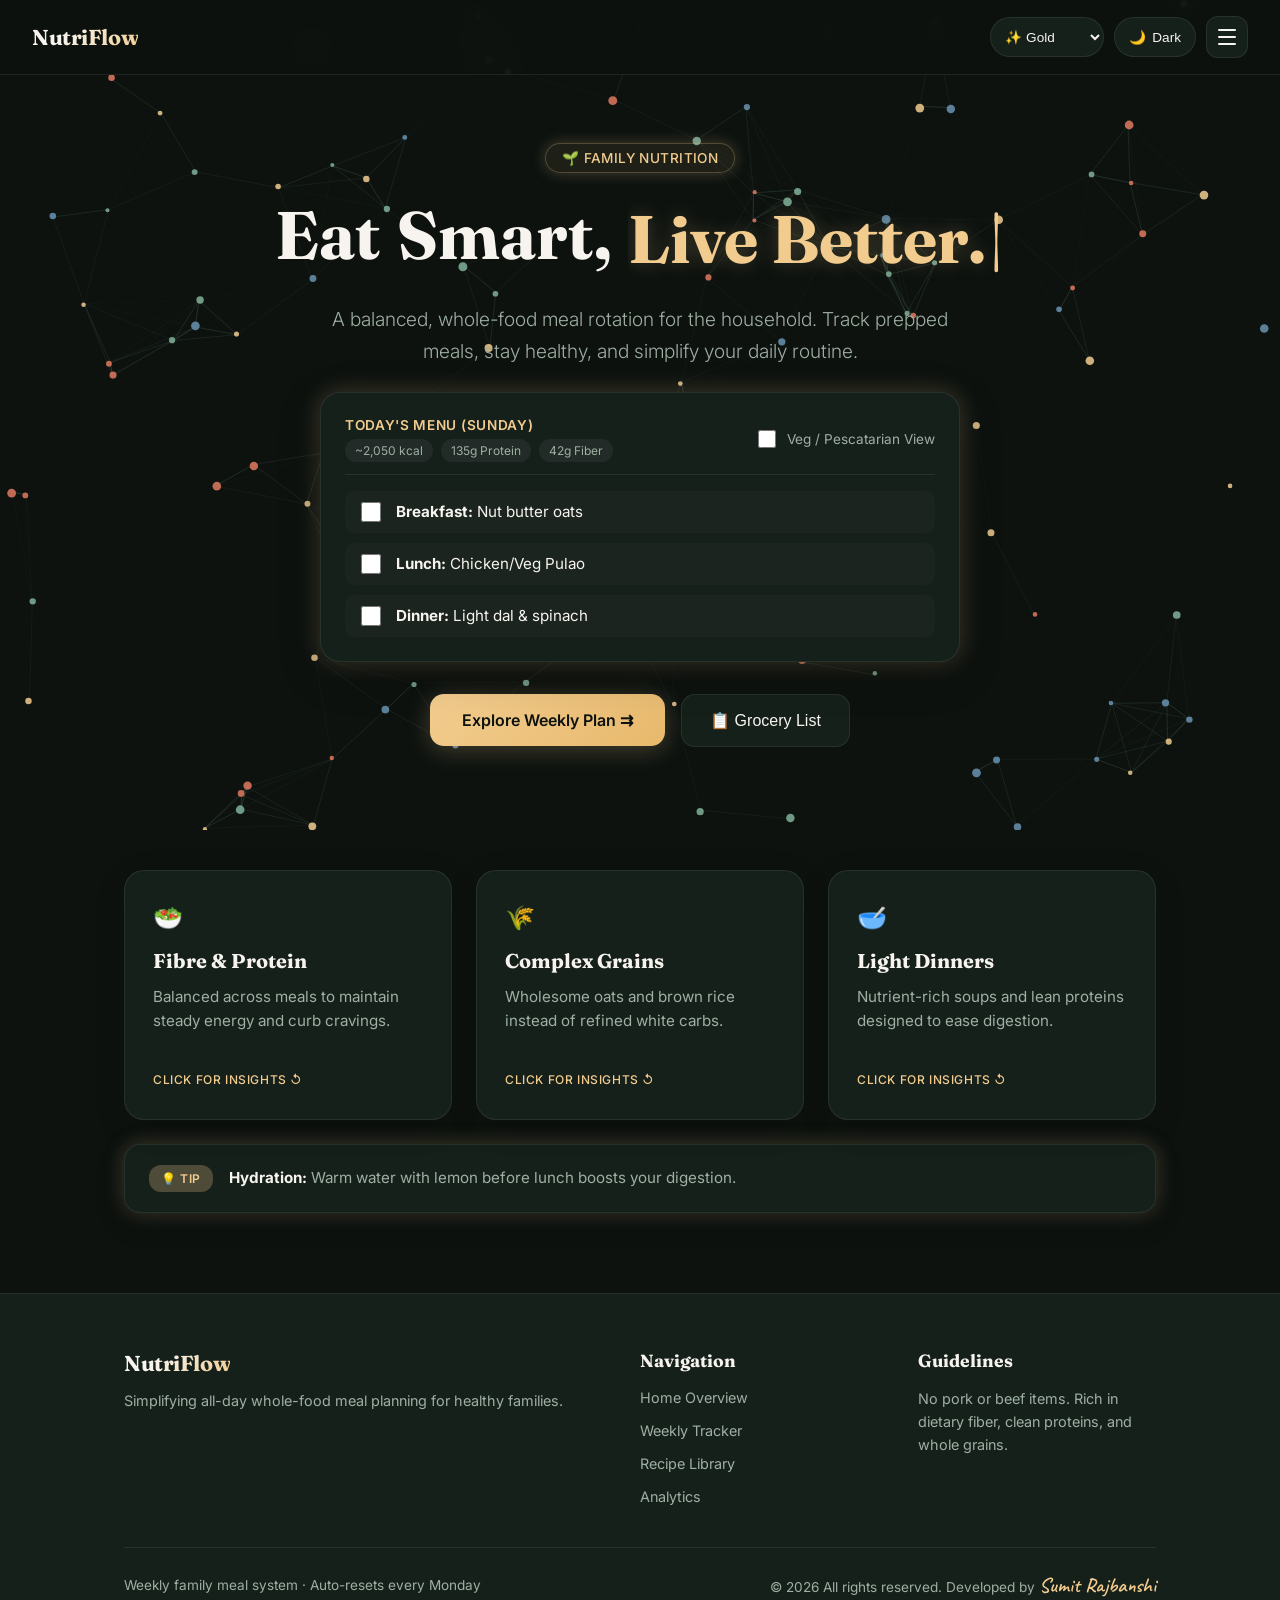
==== commit f776094a: "Update index.html" ====
--- a/index.html
+++ b/index.html
@@ -582,6 +582,7 @@
 <aside class="nav-panel" id="navPanel">
   <a href="index.html" class="active">Home</a>
   <a href="plan.html">This Week's Plan</a>
+  <a href="recipes.html">Recipes</a>
   <a href="analytics.html">Analytics</a>
   <p class="nav-note">Shared family meal routine · Automatically resets every Monday morning.</p>
 </aside>
@@ -731,6 +732,7 @@
         <ul class="footer-links">
           <li><a href="index.html">Home Overview</a></li>
           <li><a href="plan.html">Weekly Tracker</a></li>
+          <li><a href="recipes.html">Recipe Library</a></li>
           <li><a href="analytics.html">Analytics</a></li>
         </ul>
       </div>
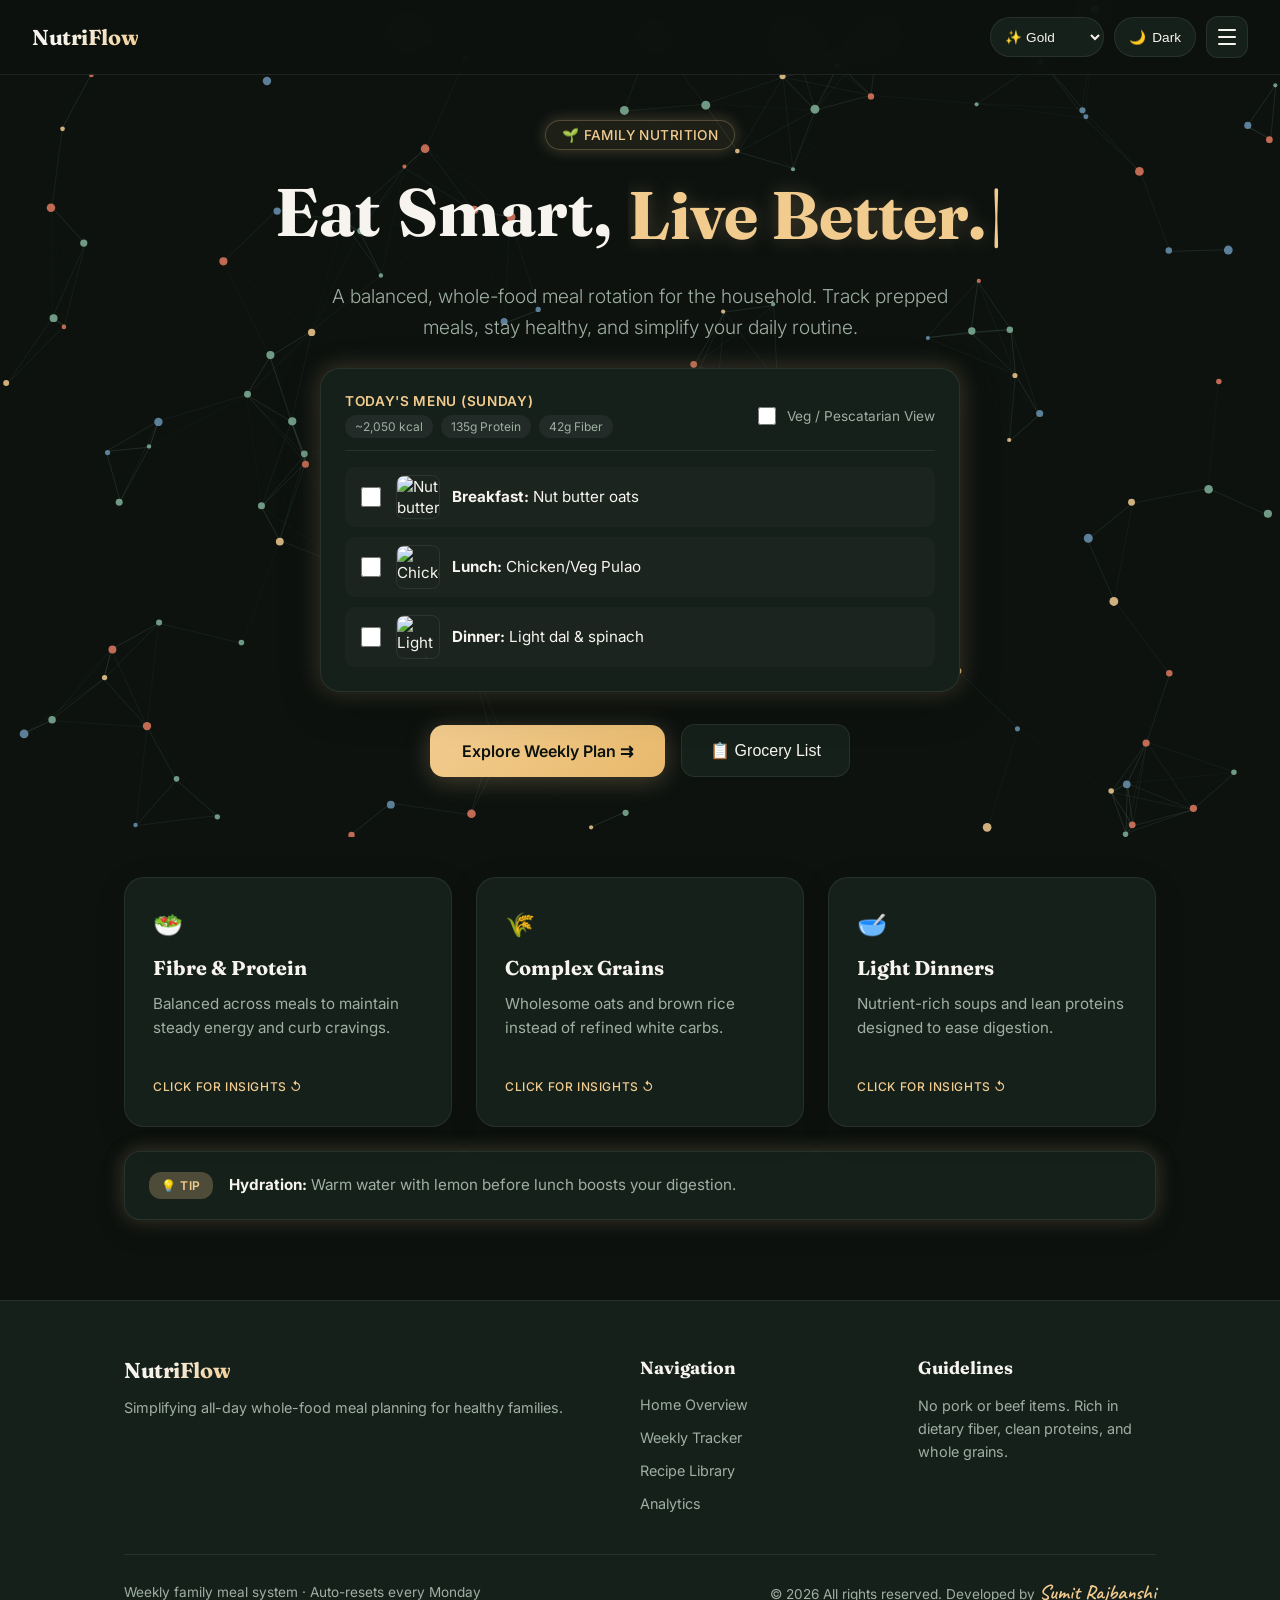
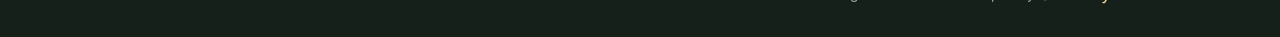
==== commit ca960064: "Update index.html" ====
--- a/index.html
+++ b/index.html
@@ -337,6 +337,9 @@
   .meal-item-row.completed span { text-decoration: line-through; opacity: 0.5; }
   .meal-item-row input[type="checkbox"] { width: 20px; height: 20px; accent-color: var(--today); cursor: pointer; flex-shrink: 0; }
   .meal-item-row span { flex: 1; min-width: 0; word-break: break-word; overflow-wrap: break-word; }
+  .meal-thumb {
+    width: 44px; height: 44px; border-radius: 8px; object-fit: cover; flex-shrink: 0; border: 1px solid var(--card-border);
+  }
 
   /* Looping Dynamic Cards Grid Styles */
   .principles {
@@ -798,32 +801,88 @@
   (function () {
     const PLAN = {
       Monday: {
-        std: ["Overnight oats & berries", "Rajma curry & brown rice", "Vegetable soup & seeds"],
-        veg: ["Overnight oats & berries", "Rajma curry & brown rice", "Vegetable soup & seeds"]
+        std: [
+          { name: "Overnight oats & berries", image: "https://images.unsplash.com/photo-1517673400267-0251440c45dc?auto=format&fit=crop&w=150&q=80" },
+          { name: "Rajma curry & brown rice", image: "https://images.unsplash.com/photo-1546833999-b9f581a1996d?auto=format&fit=crop&w=150&q=80" },
+          { name: "Vegetable soup & seeds", image: "https://images.unsplash.com/photo-1547592180-85f173990554?auto=format&fit=crop&w=150&q=80" }
+        ],
+        veg: [
+          { name: "Overnight oats & berries", image: "https://images.unsplash.com/photo-1517673400267-0251440c45dc?auto=format&fit=crop&w=150&q=80" },
+          { name: "Rajma curry & brown rice", image: "https://images.unsplash.com/photo-1546833999-b9f581a1996d?auto=format&fit=crop&w=150&q=80" },
+          { name: "Vegetable soup & seeds", image: "https://images.unsplash.com/photo-1547592180-85f173990554?auto=format&fit=crop&w=150&q=80" }
+        ]
       },
       Tuesday: {
-        std: ["Multigrain avocado toast", "Grilled chicken & rotis", "Moong dal soup"],
-        veg: ["Multigrain avocado toast", "Tofu stir-fry & rotis", "Moong dal soup"]
+        std: [
+          { name: "Multigrain avocado toast", image: "https://images.unsplash.com/photo-1525351484163-7529414344d8?auto=format&fit=crop&w=150&q=80" },
+          { name: "Grilled chicken & rotis", image: "https://images.unsplash.com/photo-1598515214211-89d3c73ae83b?auto=format&fit=crop&w=150&q=80" },
+          { name: "Moong dal soup", image: "https://images.unsplash.com/photo-1546833999-b9f581a1996d?auto=format&fit=crop&w=150&q=80" }
+        ],
+        veg: [
+          { name: "Multigrain avocado toast", image: "https://images.unsplash.com/photo-1525351484163-7529414344d8?auto=format&fit=crop&w=150&q=80" },
+          { name: "Tofu stir-fry & rotis", image: "https://images.unsplash.com/photo-1546069901-ba9599a7e63c?auto=format&fit=crop&w=150&q=80" },
+          { name: "Moong dal soup", image: "https://images.unsplash.com/photo-1546833999-b9f581a1996d?auto=format&fit=crop&w=150&q=80" }
+        ]
       },
       Wednesday: {
-        std: ["Apple cinnamon oats", "Chana dal & lauki sabzi", "Grilled fish & steamed veg"],
-        veg: ["Apple cinnamon oats", "Chana dal & lauki sabzi", "Paneer tikka & steamed veg"]
+        std: [
+          { name: "Apple cinnamon oats", image: "https://images.unsplash.com/photo-1517673400267-0251440c45dc?auto=format&fit=crop&w=150&q=80" },
+          { name: "Chana dal & lauki sabzi", image: "https://images.unsplash.com/photo-1546833999-b9f581a1996d?auto=format&fit=crop&w=150&q=80" },
+          { name: "Grilled fish & steamed veg", image: "https://images.unsplash.com/photo-1519708227418-c8fd9a32b7a2?auto=format&fit=crop&w=150&q=80" }
+        ],
+        veg: [
+          { name: "Apple cinnamon oats", image: "https://images.unsplash.com/photo-1517673400267-0251440c45dc?auto=format&fit=crop&w=150&q=80" },
+          { name: "Chana dal & lauki sabzi", image: "https://images.unsplash.com/photo-1546833999-b9f581a1996d?auto=format&fit=crop&w=150&q=80" },
+          { name: "Paneer tikka & steamed veg", image: "https://images.unsplash.com/photo-1567188040759-fb8a883dc6d8?auto=format&fit=crop&w=150&q=80" }
+        ]
       },
       Thursday: {
-        std: ["Avocado herb toast", "Light fish curry & rice", "Light egg curry"],
-        veg: ["Avocado herb toast", "Soy chunk curry & rice", "Soya bhurji"]
+        std: [
+          { name: "Avocado herb toast", image: "https://images.unsplash.com/photo-1525351484163-7529414344d8?auto=format&fit=crop&w=150&q=80" },
+          { name: "Light fish curry & rice", image: "https://images.unsplash.com/photo-1519708227418-c8fd9a32b7a2?auto=format&fit=crop&w=150&q=80" },
+          { name: "Light egg curry", image: "https://images.unsplash.com/photo-1565557623262-b51c2513a641?auto=format&fit=crop&w=150&q=80" }
+        ],
+        veg: [
+          { name: "Avocado herb toast", image: "https://images.unsplash.com/photo-1525351484163-7529414344d8?auto=format&fit=crop&w=150&q=80" },
+          { name: "Soy chunk curry & rice", image: "https://images.unsplash.com/photo-1546833999-b9f581a1996d?auto=format&fit=crop&w=150&q=80" },
+          { name: "Soya bhurji", image: "https://images.unsplash.com/photo-1565557623262-b51c2513a641?auto=format&fit=crop&w=150&q=80" }
+        ]
       },
       Friday: {
-        std: ["Berry chia oats", "Paneer bhurji & roti", "Chicken clear soup"],
-        veg: ["Berry chia oats", "Paneer bhurji & roti", "Mushroom clear soup"]
+        std: [
+          { name: "Berry chia oats", image: "https://images.unsplash.com/photo-1517673400267-0251440c45dc?auto=format&fit=crop&w=150&q=80" },
+          { name: "Paneer bhurji & roti", image: "https://images.unsplash.com/photo-1567188040759-fb8a883dc6d8?auto=format&fit=crop&w=150&q=80" },
+          { name: "Chicken clear soup", image: "https://images.unsplash.com/photo-1547592180-85f173990554?auto=format&fit=crop&w=150&q=80" }
+        ],
+        veg: [
+          { name: "Berry chia oats", image: "https://images.unsplash.com/photo-1517673400267-0251440c45dc?auto=format&fit=crop&w=150&q=80" },
+          { name: "Paneer bhurji & roti", image: "https://images.unsplash.com/photo-1567188040759-fb8a883dc6d8?auto=format&fit=crop&w=150&q=80" },
+          { name: "Mushroom clear soup", image: "https://images.unsplash.com/photo-1547592180-85f173990554?auto=format&fit=crop&w=150&q=80" }
+        ]
       },
       Saturday: {
-        std: ["Multigrain toast", "Moong dal khichdi", "Vegetable khichdi"],
-        veg: ["Multigrain toast", "Moong dal khichdi", "Vegetable khichdi"]
+        std: [
+          { name: "Multigrain toast", image: "https://images.unsplash.com/photo-1525351484163-7529414344d8?auto=format&fit=crop&w=150&q=80" },
+          { name: "Moong dal khichdi", image: "https://images.unsplash.com/photo-1546833999-b9f581a1996d?auto=format&fit=crop&w=150&q=80" },
+          { name: "Vegetable khichdi", image: "https://images.unsplash.com/photo-1546833999-b9f581a1996d?auto=format&fit=crop&w=150&q=80" }
+        ],
+        veg: [
+          { name: "Multigrain toast", image: "https://images.unsplash.com/photo-1525351484163-7529414344d8?auto=format&fit=crop&w=150&q=80" },
+          { name: "Moong dal khichdi", image: "https://images.unsplash.com/photo-1546833999-b9f581a1996d?auto=format&fit=crop&w=150&q=80" },
+          { name: "Vegetable khichdi", image: "https://images.unsplash.com/photo-1546833999-b9f581a1996d?auto=format&fit=crop&w=150&q=80" }
+        ]
       },
       Sunday: {
-        std: ["Nut butter oats", "Chicken/Veg Pulao", "Light dal & spinach"],
-        veg: ["Nut butter oats", "Veg Pulao", "Light dal & spinach"]
+        std: [
+          { name: "Nut butter oats", image: "https://images.unsplash.com/photo-1517673400267-0251440c45dc?auto=format&fit=crop&w=150&q=80" },
+          { name: "Chicken/Veg Pulao", image: "https://images.unsplash.com/photo-1563379091339-03b21ab4a4f8?auto=format&fit=crop&w=150&q=80" },
+          { name: "Light dal & spinach", image: "https://images.unsplash.com/photo-1546833999-b9f581a1996d?auto=format&fit=crop&w=150&q=80" }
+        ],
+        veg: [
+          { name: "Nut butter oats", image: "https://images.unsplash.com/photo-1517673400267-0251440c45dc?auto=format&fit=crop&w=150&q=80" },
+          { name: "Veg Pulao", image: "https://images.unsplash.com/photo-1563379091339-03b21ab4a4f8?auto=format&fit=crop&w=150&q=80" },
+          { name: "Light dal & spinach", image: "https://images.unsplash.com/photo-1546833999-b9f581a1996d?auto=format&fit=crop&w=150&q=80" }
+        ]
       }
     };
 
@@ -840,7 +899,7 @@
       const savedStates = JSON.parse(localStorage.getItem(`nutriFlowState_${today}`) || "[false, false, false]");
 
       container.innerHTML = "";
-      meals.forEach((meal, idx) => {
+      meals.forEach((mealObj, idx) => {
         const row = document.createElement("label");
         row.className = `meal-item-row ${savedStates[idx] ? "completed" : ""}`;
         
@@ -854,11 +913,17 @@
           row.classList.toggle("completed", cb.checked);
         });
 
+        const img = document.createElement("img");
+        img.src = mealObj.image;
+        img.alt = mealObj.name;
+        img.className = "meal-thumb";
+
         const span = document.createElement("span");
         const mealType = idx === 0 ? "Breakfast" : idx === 1 ? "Lunch" : "Dinner";
-        span.innerHTML = `<strong>${mealType}:</strong> ${meal}`;
+        span.innerHTML = `<strong>${mealType}:</strong> ${mealObj.name}`;
 
         row.appendChild(cb);
+        row.appendChild(img);
         row.appendChild(span);
         container.appendChild(row);
       });
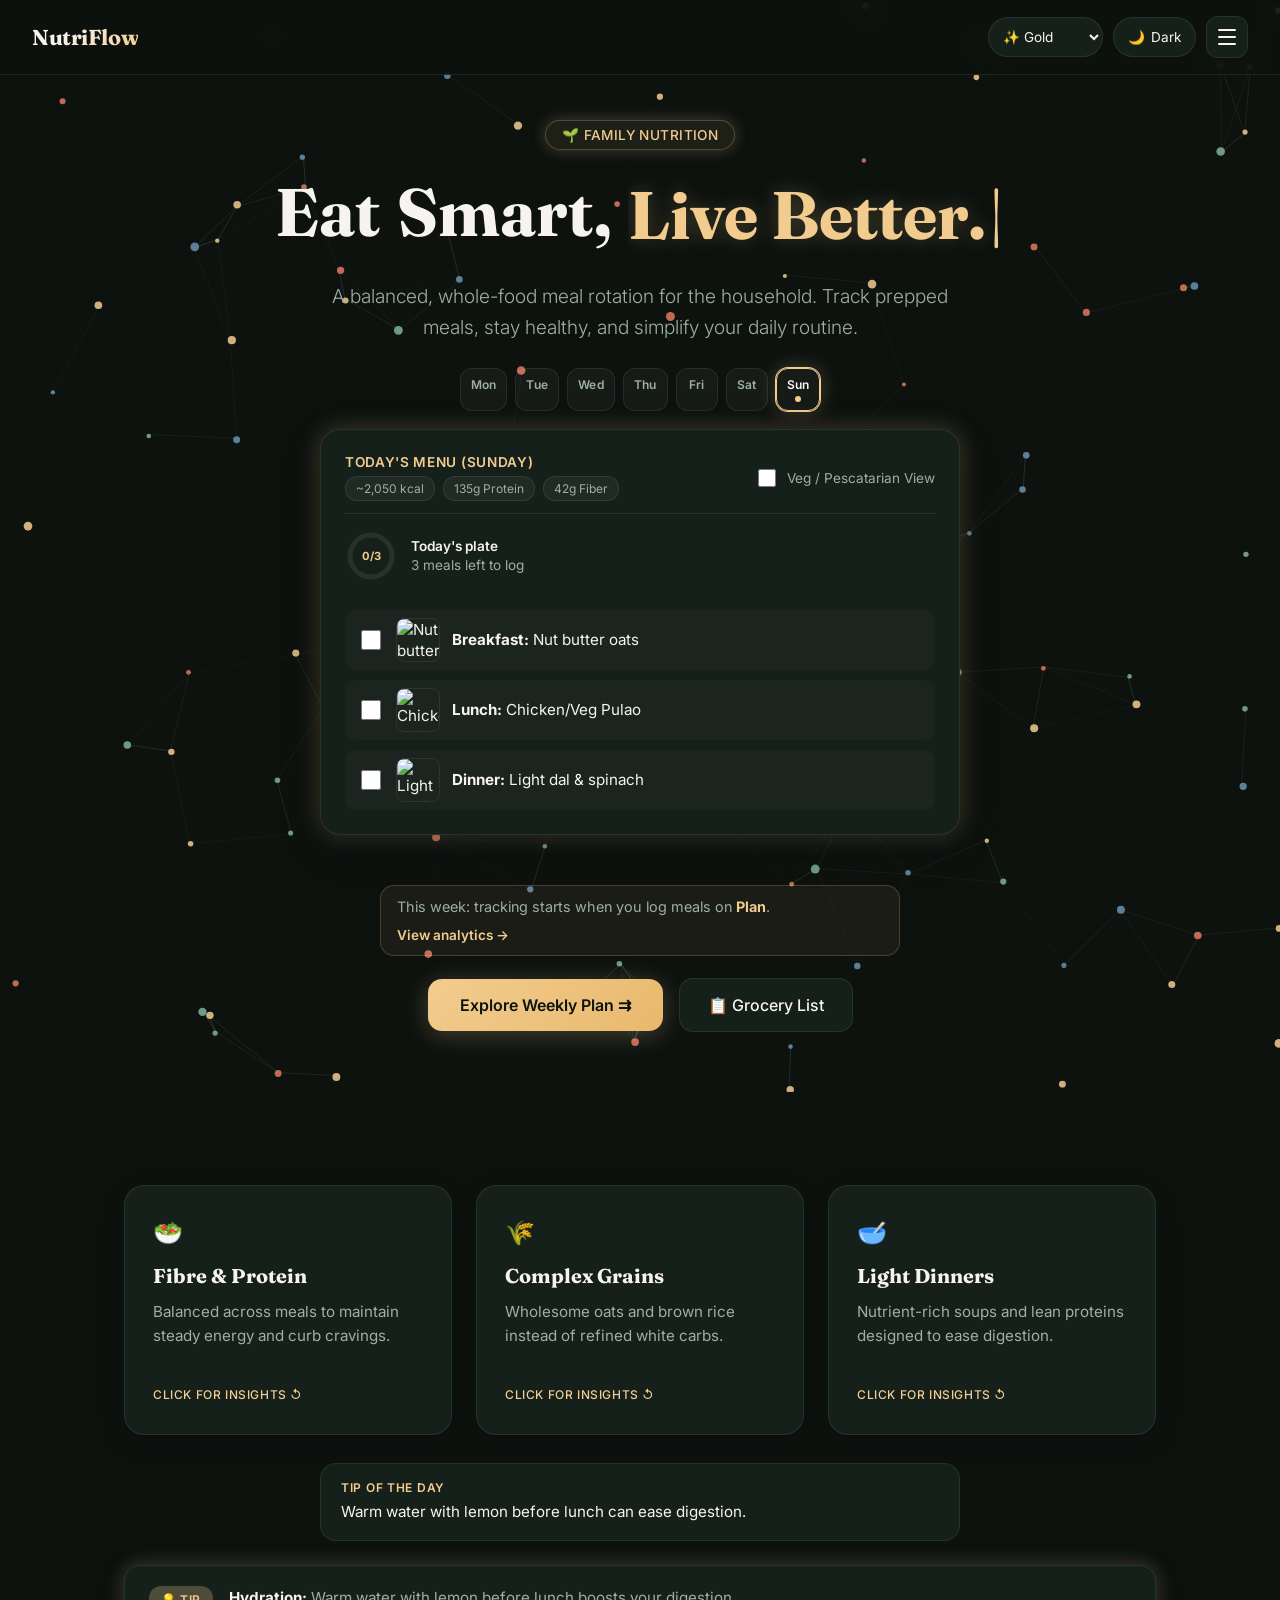
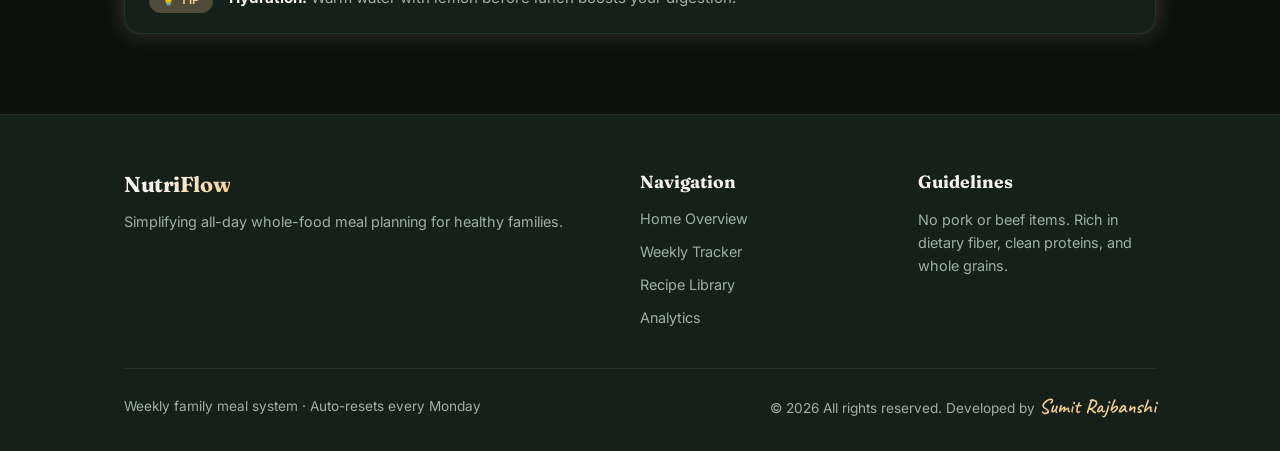
==== commit a00eeeba: "Add files via upload" ====
--- a/index.html
+++ b/index.html
@@ -1,1205 +1,1440 @@
-<!DOCTYPE html>
-<html lang="en">
-<head>
-<meta charset="UTF-8">
-<meta name="viewport" content="width=device-width, initial-scale=1.0">
-<title>NutriFlow — Weekly Family Meal System</title>
-<link rel="preconnect" href="https://fonts.googleapis.com">
-<link rel="preconnect" href="https://fonts.gstatic.com" crossorigin>
-<link href="https://fonts.googleapis.com/css2?family=Caveat:wght@600&family=Fraunces:opsz,wght@9..144,400;9..144,600;9..144,700&family=Inter:wght@300;400;500;600&display=swap" rel="stylesheet">
-<style>
-  :root {
-    --bg: #0D120F;
-    --card: #16201B;
-    --card-hover: #1E2B25;
-    --card-border: rgba(255, 255, 255, 0.08);
-    --text: #F7F4EF;
-    --text-dim: #9EAFA3;
-    --breakfast: #E07A5F;
-    --lunch: #81B29A;
-    --dinner: #6A93B0;
-    --today: #F2CC8F;
-    --accent-glow: rgba(242, 204, 143, 0.25);
-  }
-
-  [data-accent="emerald"] {
-    --today: #52B788;
-    --accent-glow: rgba(82, 183, 136, 0.25);
-  }
-  [data-accent="amber"] {
-    --today: #E76F51;
-    --accent-glow: rgba(231, 111, 81, 0.25);
-  }
-  [data-accent="teal"] {
-    --today: #2A9D8F;
-    --accent-glow: rgba(42, 157, 143, 0.25);
-  }
-
-  [data-theme="light"] {
-    --bg: #F4F1EA;
-    --card: #FFFFFF;
-    --card-hover: #F8F6F0;
-    --card-border: rgba(0, 0, 0, 0.08);
-    --text: #1C241F;
-    --text-dim: #5C6E62;
-    --accent-glow: rgba(217, 155, 38, 0.2);
-  }
-
-  * { box-sizing: border-box; }
-
-  html, body {
-    margin: 0;
-    background: var(--bg);
-    color: var(--text);
-    font-family: 'Inter', -apple-system, BlinkMacSystemFont, sans-serif;
-    min-height: 100vh;
-    -webkit-font-smoothing: antialiased;
-    overflow-x: hidden;
-    transition: background-color 0.3s ease, color 0.3s ease;
-  }
-
-  a { color: inherit; text-decoration: none; }
-
-  .topnav {
-    position: fixed;
-    top: 0; left: 0; right: 0;
-    z-index: 40;
-    display: flex;
-    align-items: center;
-    justify-content: space-between;
-    padding: 16px 32px;
-    background: rgba(13, 18, 15, 0.85);
-    backdrop-filter: blur(16px);
-    border-bottom: 1px solid var(--card-border);
-  }
-  [data-theme="light"] .topnav { background: rgba(244, 241, 234, 0.88); }
-
-  .nav-controls { display: flex; align-items: center; gap: 10px; }
-
-  .theme-toggle, .accent-select, .btn-secondary {
-    background: var(--card); border: 1px solid var(--card-border);
-    color: var(--text); padding: 8px 14px; border-radius: 20px;
-    font-size: 0.85rem; cursor: pointer; display: flex; align-items: center; gap: 6px;
-    transition: all 0.2s ease;
-    min-height: 40px;
-    touch-action: manipulation;
-  }
-  .theme-toggle:hover, .accent-select:hover, .btn-secondary:hover { border-color: var(--today); }
-
-  .accent-select { padding: 6px 10px; outline: none; }
-  .accent-select option { background: var(--card); color: var(--text); }
-
-  .brand {
-    font-family: 'Fraunces', serif;
-    font-weight: 700;
-    font-size: 1.35rem;
-    letter-spacing: -0.02em;
-    background: linear-gradient(135deg, var(--text) 30%, var(--today) 100%);
-    -webkit-background-clip: text;
-    -webkit-text-fill-color: transparent;
-  }
-
-  .menu-btn {
-    width: 42px; height: 42px; border-radius: 12px;
-    border: 1px solid var(--card-border); background: var(--card);
-    cursor: pointer; display: flex; flex-direction: column;
-    align-items: center; justify-content: center; gap: 5px; padding: 0;
-    transition: all 0.2s ease;
-  }
-  .menu-btn:hover { background: var(--card-hover); }
-
-  .menu-btn span {
-    display: block; width: 18px; height: 2px; background: var(--text);
-    border-radius: 2px; transition: transform 0.25s ease, opacity 0.25s ease;
-  }
-
-  .menu-btn.open span:nth-child(1) { transform: translateY(7px) rotate(45deg); }
-  .menu-btn.open span:nth-child(2) { opacity: 0; }
-  .menu-btn.open span:nth-child(3) { transform: translateY(-7px) rotate(-45deg); }
-
-  .nav-overlay {
-    position: fixed; inset: 0; background: rgba(0,0,0,0.6);
-    backdrop-filter: blur(4px); opacity: 0; pointer-events: none; transition: opacity 0.3s ease; z-index: 45;
-  }
-  .nav-overlay.open { opacity: 1; pointer-events: auto; }
-
-  .nav-panel {
-    position: fixed; top: 0; right: 0; height: 100%;
-    width: min(320px, 85vw); background: var(--card);
-    border-left: 1px solid var(--card-border);
-    transform: translateX(100%); transition: transform 0.35s cubic-bezier(0.16, 1, 0.3, 1);
-    z-index: 50; padding: 100px 32px 32px;
-    display: flex; flex-direction: column; gap: 12px;
-  }
-  .nav-panel.open { transform: translateX(0); }
-  .nav-panel a {
-    font-size: 1.15rem; padding: 12px 0;
-    border-bottom: 1px solid var(--card-border); color: var(--text-dim);
-    transition: color 0.2s ease, padding-left 0.2s ease;
-  }
-  .nav-panel a:hover, .nav-panel a.active { color: var(--text); padding-left: 8px; font-weight: 600; }
-  .nav-panel .nav-note { margin-top: auto; font-size: 0.85rem; color: var(--text-dim); opacity: 0.7; line-height: 1.6; }
-
-  .wrap { max-width: 1080px; margin: 0 auto; padding: 0 24px; }
-
-  .hero-actions {
-    display: flex;
-    align-items: center;
-    gap: 16px;
-    flex-wrap: wrap;
-    justify-content: center;
-  }
-
-  .btn-primary {
-    display: inline-flex; align-items: center; justify-content: center; gap: 10px;
-    background: linear-gradient(135deg, var(--today) 0%, #E8B96C 100%);
-    color: #0D120F; font-weight: 600; font-size: 1rem; padding: 16px 32px;
-    border-radius: 14px; border: none; cursor: pointer;
-    box-shadow: 0 4px 24px var(--accent-glow);
-    transition: transform 0.25s cubic-bezier(0.16, 1, 0.3, 1), box-shadow 0.25s ease;
-    min-height: 48px;
-    touch-action: manipulation;
-  }
-  .btn-primary:hover { 
-    transform: translateY(-3px); 
-    box-shadow: 0 0 30px var(--today), 0 8px 32px var(--accent-glow); 
-  }
-
-  .btn-secondary {
-    padding: 16px 28px;
-    border-radius: 14px;
-    font-size: 1rem;
-    font-weight: 500;
-  }
-
-  .hero {
-    position: relative; 
-    min-height: calc(100vh - 70px);
-    display: flex; 
-    align-items: center; 
-    justify-content: center;
-    overflow: hidden; 
-    text-align: center;
-    padding-top: 80px;
-  }
-
-  #nodeCanvas {
-    position: absolute; inset: 0; width: 100%; height: 100%; display: block;
-    z-index: 1; pointer-events: auto;
-  }
-
-  .hero-content {
-    position: relative; z-index: 2; padding: 40px 0 60px;
-    display: flex; flex-direction: column; align-items: center;
-    pointer-events: none; width: 100%;
-  }
-  .hero-content a, .hero-content button, .hero-content input, .hero-content label { pointer-events: auto; }
-
-  @keyframes fadeInSlideUp {
-    0% { opacity: 0; transform: translateY(35px); }
-    100% { opacity: 1; transform: translateY(0); }
-  }
-
-  .badge-tag {
-    display: inline-flex; align-items: center; gap: 8px;
-    padding: 6px 16px; border-radius: 30px;
-    background: rgba(242, 204, 143, 0.08); border: 1px solid rgba(242, 204, 143, 0.25);
-    color: var(--today); font-size: 0.85rem; font-weight: 500;
-    margin-bottom: 20px; letter-spacing: 0.03em; text-transform: uppercase;
-    opacity: 0; animation: fadeInSlideUp 0.8s cubic-bezier(0.16, 1, 0.3, 1) 0.1s forwards;
-    box-shadow: 0 0 15px var(--accent-glow);
-  }
-
-  .combined-heading {
-    display: flex;
-    justify-content: center;
-    align-items: center;
-    flex-wrap: wrap;
-    font-family: 'Fraunces', Georgia, serif;
-    font-size: clamp(2rem, 5.5vw, 4.2rem);
-    font-weight: 700;
-    line-height: 1.25;
-    margin: 0 0 20px;
-    color: var(--text);
-    width: 100%;
-    max-width: 100%;
-  }
-
-  .word-mask {
-    overflow: hidden;
-    display: inline-flex;
-    vertical-align: middle;
-    padding-bottom: 0.1em;
-    margin-right: 0.25em;
-  }
-
-  .word-mask span {
-    display: block;
-    transform: translateY(120%);
-    animation: revealFromBottom 0.85s cubic-bezier(0.16, 1, 0.3, 1) forwards;
-  }
-
-  .word-mask:nth-child(1) span { animation-delay: 0.15s; }
-  .word-mask:nth-child(2) span { animation-delay: 0.35s; }
-
-  @keyframes revealFromBottom {
-    0% { transform: translateY(120%); }
-    100% { transform: translateY(0%); }
-  }
-
-  .accent-wrapper {
-    overflow: hidden;
-    display: inline-flex;
-    align-items: center;
-    justify-content: flex-start;
-    vertical-align: middle;
-    height: 1.25em;
-  }
-
-  .accent-mask-inner {
-    display: inline-flex;
-    align-items: center;
-    transform: translateY(120%);
-    animation: revealFromBottom 0.85s cubic-bezier(0.16, 1, 0.3, 1) 0.55s forwards;
-    height: 100%;
-  }
-
-  .typewriter-accent {
-    color: var(--today);
-    display: inline-block;
-    white-space: nowrap;
-    text-align: left;
-    vertical-align: middle;
-    text-shadow: 0 0 20px var(--accent-glow);
-  }
-
-  .cursor {
-    display: inline-block;
-    color: var(--today);
-    margin-left: 2px;
-    font-weight: 400;
-    opacity: 0;
-    vertical-align: middle;
-    flex-shrink: 0;
-  }
-
-  .cursor.active {
-    opacity: 1;
-    animation: blink 0.75s infinite;
-  }
-
-  @keyframes blink {
-    0%, 100% { opacity: 1; }
-    50% { opacity: 0; }
-  }
-
-  .hero p {
-    font-size: clamp(1rem, 2vw, 1.2rem); color: var(--text-dim); max-width: 52ch;
-    line-height: 1.65; margin: 0 0 24px; font-weight: 300;
-    opacity: 0; animation: fadeInSlideUp 1.2s cubic-bezier(0.16, 1, 0.3, 1) 0.8s forwards;
-  }
-
-  .today-preview-box {
-    background: var(--card); border: 1px solid var(--card-border);
-    border-radius: 20px; padding: 24px; margin-bottom: 32px;
-    display: flex; flex-direction: column; gap: 16px; text-align: left;
-    max-width: 640px; width: 100%; box-shadow: 0 12px 40px rgba(0,0,0,0.25), 0 0 25px var(--accent-glow);
-    backdrop-filter: blur(8px);
-    opacity: 0; animation: fadeInSlideUp 1.2s cubic-bezier(0.16, 1, 0.3, 1) 1.0s forwards;
-    pointer-events: auto;
-    transition: box-shadow 0.3s ease;
-  }
-  .today-preview-box:hover {
-    box-shadow: 0 15px 45px rgba(0,0,0,0.35), 0 0 35px var(--accent-glow);
-  }
-
-  .today-card-header {
-    display: flex; align-items: center; justify-content: space-between;
-    flex-wrap: wrap; gap: 12px; border-bottom: 1px solid var(--card-border);
-    padding-bottom: 12px;
-  }
-
-  .today-preview-title { font-size: 0.85rem; text-transform: uppercase; letter-spacing: 0.05em; color: var(--today); font-weight: 600; }
-
-  .macro-chips { display: flex; gap: 8px; flex-wrap: wrap; }
-  .chip { background: rgba(255,255,255,0.05); padding: 4px 10px; border-radius: 12px; font-size: 0.75rem; color: var(--text-dim); }
-
-  .dietary-toggle { display: flex; align-items: center; gap: 8px; font-size: 0.85rem; color: var(--text-dim); cursor: pointer; }
-  .dietary-toggle input { cursor: pointer; accent-color: var(--today); width: 18px; height: 18px; }
-
-  .today-checklist { display: flex; flex-direction: column; gap: 10px; }
-  .meal-item-row { 
-    display: flex; align-items: center; gap: 12px; font-size: 0.95rem; line-height: 1.4; color: var(--text);
-    padding: 8px 12px; border-radius: 10px; background: rgba(255,255,255,0.02); transition: background 0.2s ease, transform 0.2s ease;
-    width: 100%; min-width: 0;
-  }
-  .meal-item-row:hover { background: var(--card-hover); transform: translateX(4px); }
-  .meal-item-row.completed span { text-decoration: line-through; opacity: 0.5; }
-  .meal-item-row input[type="checkbox"] { width: 20px; height: 20px; accent-color: var(--today); cursor: pointer; flex-shrink: 0; }
-  .meal-item-row span { flex: 1; min-width: 0; word-break: break-word; overflow-wrap: break-word; }
-  .meal-thumb {
-    width: 44px; height: 44px; border-radius: 8px; object-fit: cover; flex-shrink: 0; border: 1px solid var(--card-border);
-  }
-
-  /* Looping Dynamic Cards Grid Styles */
-  .principles {
-    position: relative; z-index: 2; padding: 40px 0 0;
-    display: grid; grid-template-columns: repeat(3, 1fr); gap: 24px;
-  }
-
-  .principle-card {
-    background: transparent;
-    border: none;
-    perspective: 1000px;
-    height: 250px;
-    cursor: pointer;
-    opacity: 0; transform: translateY(30px);
-    transition: transform 0.4s ease, opacity 0.4s ease;
-  }
-  .principle-card.reveal { opacity: 1; transform: translateY(0); }
-
-  .principle-inner {
-    position: relative;
-    width: 100%;
-    height: 100%;
-    text-align: left;
-    transition: transform 0.6s cubic-bezier(0.4, 0.2, 0.2, 1);
-    transform-style: preserve-3d;
-  }
-
-  .principle-card.flipped .principle-inner {
-    transform: rotateY(180deg);
-  }
-
-  .principle-front, .principle-back {
-    position: absolute;
-    width: 100%;
-    height: 100%;
-    backface-visibility: hidden;
-    -webkit-backface-visibility: hidden;
-    border-radius: 20px;
-    padding: 32px 28px;
-    border: 1px solid var(--card-border);
-    background: var(--card);
-    box-shadow: 0 8px 30px rgba(0,0,0,0.15);
-    transition: border-color 0.3s ease, box-shadow 0.3s ease, background 0.4s ease;
-  }
-
-  .principle-front {
-    display: flex;
-    flex-direction: column;
-    justify-content: flex-start;
-  }
-
-  .principle-card:hover .principle-front {
-    border-color: var(--today);
-    box-shadow: 0 0 25px var(--accent-glow), 0 12px 40px rgba(0,0,0,0.25);
-    background: radial-gradient(120% 120% at 50% 0%, var(--accent-glow) 0%, var(--card) 100%);
-  }
-
-  .principle-back {
-    background: var(--card-hover);
-    border-color: var(--today);
-    box-shadow: 0 0 25px var(--accent-glow), 0 12px 40px rgba(0,0,0,0.25);
-    transform: rotateY(180deg);
-    display: flex;
-    flex-direction: column;
-    justify-content: space-between;
-  }
-
-  .icon { font-size: 1.5rem; margin-bottom: 16px; color: var(--today); }
-  h3 { font-family: 'Fraunces', serif; font-size: 1.25rem; margin: 0 0 12px; }
-  p { font-size: 0.95rem; color: var(--text-dim); line-height: 1.6; margin: 0; }
-  
-  .flip-hint {
-    font-size: 0.75rem;
-    color: var(--today);
-    text-transform: uppercase;
-    letter-spacing: 0.05em;
-    margin-top: auto;
-    font-weight: 500;
-  }
-
-  /* Transition helper for card content loop with slower fade duration */
-  .fade-content {
-    transition: opacity 0.6s ease, transform 0.6s ease;
-  }
-  .fade-content.animating {
-    opacity: 0;
-    transform: translateY(10px);
-  }
-
-  /* Looping Insights Ticker */
-  .insights-ticker {
-    background: var(--card);
-    border: 1px solid var(--card-border);
-    border-radius: 16px;
-    padding: 20px 24px;
-    margin-top: 24px;
-    margin-bottom: 80px;
-    display: flex;
-    align-items: center;
-    gap: 16px;
-    overflow: hidden;
-    position: relative;
-    box-shadow: 0 8px 30px rgba(0,0,0,0.2), 0 0 20px var(--accent-glow);
-    opacity: 0; transform: translateY(30px);
-    transition: transform 0.4s ease, opacity 0.4s ease, box-shadow 0.3s ease;
-  }
-  .insights-ticker:hover {
-    box-shadow: 0 12px 40px rgba(0,0,0,0.3), 0 0 30px var(--accent-glow);
-  }
-  .insights-ticker.reveal { opacity: 1; transform: translateY(0); }
-
-  .ticker-badge {
-    background: var(--accent-glow);
-    color: var(--today);
-    padding: 6px 12px;
-    border-radius: 12px;
-    font-size: 0.75rem;
-    font-weight: 600;
-    text-transform: uppercase;
-    letter-spacing: 0.05em;
-    flex-shrink: 0;
-  }
-
-  .ticker-viewport {
-    position: relative;
-    height: 1.5em;
-    overflow: hidden;
-    flex: 1;
-  }
-
-  .ticker-track {
-    position: absolute;
-    width: 100%;
-    transition: transform 0.5s cubic-bezier(0.16, 1, 0.3, 1);
-  }
-
-  .ticker-item {
-    height: 1.5em;
-    line-height: 1.5em;
-    font-size: 0.95rem;
-    color: var(--text-dim);
-    white-space: nowrap;
-    overflow: hidden;
-    text-overflow: ellipsis;
-  }
-
-  .ticker-item strong { color: var(--text); }
-
-  .site-footer {
-    position: relative; z-index: 2;
-    background: var(--card); border-top: 1px solid var(--card-border);
-    padding: 56px 0 32px; margin-top: 40px;
-  }
-  .footer-grid { display: grid; grid-template-columns: 2fr 1fr 1fr; gap: 40px; margin-bottom: 40px; }
-  .footer-col h4 { font-family: 'Fraunces', serif; font-size: 1.1rem; margin: 0 0 16px; }
-  .footer-col p { color: var(--text-dim); font-size: 0.9rem; line-height: 1.6; margin: 0; }
-  .footer-links { list-style: none; padding: 0; margin: 0; display: flex; flex-direction: column; gap: 12px; }
-  .footer-links a { color: var(--text-dim); font-size: 0.9rem; transition: color 0.2s ease; display: inline-block; padding: 2px 0; }
-  .footer-links a:hover { color: var(--today); }
-
-  .footer-bottom {
-    border-top: 1px solid var(--card-border);
-    padding-top: 24px; display: flex; align-items: center; justify-content: space-between;
-    flex-wrap: wrap; gap: 16px; font-size: 0.85rem; color: var(--text-dim);
-  }
-
-  .signature { font-family: 'Caveat', cursive; color: var(--today); font-size: 1.3rem; font-weight: 600; }
-
-  .modal-overlay {
-    position: fixed; inset: 0; background: rgba(0,0,0,0.75);
-    backdrop-filter: blur(6px); display: flex; align-items: center; justify-content: center;
-    z-index: 100; opacity: 0; pointer-events: none; transition: opacity 0.3s ease;
-    padding: 16px;
-  }
-  .modal-overlay.open { opacity: 1; pointer-events: auto; }
-
-  .modal-card {
-    background: var(--card); border: 1px solid var(--card-border);
-    border-radius: 24px; max-width: 500px; width: 100%; max-height: 85vh;
-    display: flex; flex-direction: column; overflow: hidden; box-shadow: 0 20px 50px rgba(0,0,0,0.5), 0 0 40px var(--accent-glow);
-  }
-
-  .modal-header {
-    padding: 20px 24px; border-bottom: 1px solid var(--card-border);
-    display: flex; justify-content: space-between; align-items: center;
-  }
-  .modal-header h3 { font-family: 'Fraunces', serif; margin: 0; font-size: 1.25rem; }
-  .close-modal { background: none; border: none; color: var(--text-dim); font-size: 1.5rem; cursor: pointer; padding: 4px; }
-
-  .modal-body { padding: 24px; overflow-y: auto; line-height: 1.6; color: var(--text-dim); font-size: 0.95rem; }
-  .modal-body ul { padding-left: 20px; margin: 8px 0 20px; color: var(--text); }
-  .modal-footer { padding: 16px 24px; border-top: 1px solid var(--card-border); text-align: right; }
-
-  @media (max-width: 860px) {
-    .principles { grid-template-columns: 1fr; }
-    .principle-card { height: 230px; }
-  }
-
-  @media (max-width: 768px) {
-    .topnav { padding: 12px 16px; }
-    .wrap { padding: 0 16px; }
-    .hero { padding-top: 90px; }
-    .hero-content { padding-top: 20px; }
-    .combined-heading { font-size: clamp(2rem, 8vw, 2.8rem); flex-direction: row; }
-    .word-mask { margin-right: 0.2em; }
-    .accent-wrapper { flex-basis: 100%; width: 100%; height: 1.4em; margin-top: 4px; justify-content: center; }
-    .typewriter-accent { text-align: center; }
-    .footer-grid { grid-template-columns: 1fr; gap: 32px; }
-    .hero-actions { width: 100%; flex-direction: column; }
-    .btn-primary, .btn-secondary { width: 100%; }
-    .today-card-header { flex-direction: column; align-items: flex-start; }
-  }
-
-  @media (prefers-reduced-motion: reduce) {
-    .word-mask span, .accent-mask-inner, .badge-tag, .hero p, .today-preview-box, .principle-card, .insights-ticker {
-      transform: none !important; animation: none !important; opacity: 1 !important;
-    }
-    .cursor { display: none !important; }
-  }
-</style>
-</head>
-<body>
-
-<nav class="topnav">
-  <a class="brand" href="index.html">NutriFlow</a>
-  <div class="nav-controls">
-    <select class="accent-select" id="accentBtn" aria-label="Select Theme Accent">
-      <option value="gold">✨ Gold</option>
-      <option value="emerald">🌿 Emerald</option>
-      <option value="amber">🍊 Amber</option>
-      <option value="teal">🌊 Teal</option>
-    </select>
-    <button class="theme-toggle" id="themeBtn" aria-label="Toggle Light/Dark Theme">
-      <span id="themeIcon">🌙</span> <span id="themeLabel">Dark</span>
-    </button>
-    <button class="menu-btn" id="menuBtn" aria-label="Open menu" aria-expanded="false">
-      <span></span><span></span><span></span>
-    </button>
-  </div>
-</nav>
-
-<div class="nav-overlay" id="navOverlay"></div>
-<aside class="nav-panel" id="navPanel">
-  <a href="index.html" class="active">Home</a>
-  <a href="plan.html">This Week's Plan</a>
-  <a href="recipes.html">Recipes</a>
-  <a href="analytics.html">Analytics</a>
-  <p class="nav-note">Shared family meal routine · Automatically resets every Monday morning.</p>
-</aside>
-
-<section class="hero">
-  <canvas id="nodeCanvas"></canvas>
-  <div class="hero-content wrap">
-    <div class="badge-tag">🌱 Family Nutrition</div>
-    
-    <h1 class="combined-heading">
-      <div class="word-mask"><span>Eat</span></div>
-      <div class="word-mask"><span>Smart,</span></div>
-      
-      <div class="accent-wrapper">
-        <div class="accent-mask-inner">
-          <span class="typewriter-accent" id="typeText">Live Better.</span>
-          <span class="cursor" id="cursor">|</span>
-        </div>
-      </div>
-    </h1>
-    
-    <p>A balanced, whole-food meal rotation for the household. Track prepped meals, stay healthy, and simplify your daily routine.</p>
-
-    <div class="today-preview-box">
-      <div class="today-card-header">
-        <div>
-          <div class="today-preview-title" id="todayTitle">Today's Menu</div>
-          <div class="macro-chips" style="margin-top:6px;">
-            <span class="chip">~2,050 kcal</span>
-            <span class="chip">135g Protein</span>
-            <span class="chip">42g Fiber</span>
-          </div>
-        </div>
-        <label class="dietary-toggle">
-          <input type="checkbox" id="vegToggle"> Veg / Pescatarian View
-        </label>
-      </div>
-      <div class="today-checklist" id="todayChecklist">
-      </div>
-    </div>
-
-    <div class="hero-actions">
-      <a class="btn-primary" href="plan.html">Explore Weekly Plan &rrarr;</a>
-      <button class="btn-secondary" id="groceryBtn">📋 Grocery List</button>
-    </div>
-  </div>
-</section>
-
-<div class="wrap">
-  <!-- Looping Dynamic Cards Grid -->
-  <section class="principles" id="principlesGrid">
-    <!-- Card 1 -->
-    <div class="principle-card" tabindex="0" role="button" aria-label="Toggle card insights" data-card-index="0">
-      <div class="principle-inner">
-        <div class="principle-front">
-          <div class="icon card-icon">🥗</div>
-          <h3 class="card-title">Fibre & Protein</h3>
-          <p class="card-desc">Balanced across meals to maintain steady energy and curb cravings.</p>
-          <div class="flip-hint">Click for Insights ↺</div>
-        </div>
-        <div class="principle-back">
-          <div>
-            <div class="icon" style="margin-bottom:8px;">💡</div>
-            <h3 class="tip-title" style="font-size:1.1rem; margin-bottom:6px;">Quick Tip</h3>
-            <p class="tip-desc" style="font-size:0.85rem;">Slows digestion to keep your blood glucose steady all day long.</p>
-          </div>
-          <div class="flip-hint" style="color:var(--text-dim);">↺ Click to flip back</div>
-        </div>
-      </div>
-    </div>
-
-    <!-- Card 2 -->
-    <div class="principle-card" tabindex="0" role="button" aria-label="Toggle card insights" data-card-index="1">
-      <div class="principle-inner">
-        <div class="principle-front">
-          <div class="icon card-icon">🌾</div>
-          <h3 class="card-title">Complex Grains</h3>
-          <p class="card-desc">Wholesome oats and brown rice instead of refined white carbs.</p>
-          <div class="flip-hint">Click for Insights ↺</div>
-        </div>
-        <div class="principle-back">
-          <div>
-            <div class="icon" style="margin-bottom:8px;">💡</div>
-            <h3 class="tip-title" style="font-size:1.1rem; margin-bottom:6px;">Quick Tip</h3>
-            <p class="tip-desc" style="font-size:0.85rem;">Retains B-complex vitamins to support daytime focus and energy.</p>
-          </div>
-          <div class="flip-hint" style="color:var(--text-dim);">↺ Click to flip back</div>
-        </div>
-      </div>
-    </div>
-
-    <!-- Card 3 -->
-    <div class="principle-card" tabindex="0" role="button" aria-label="Toggle card insights" data-card-index="2">
-      <div class="principle-inner">
-        <div class="principle-front">
-          <div class="icon card-icon">🥣</div>
-          <h3 class="card-title">Light Dinners</h3>
-          <p class="card-desc">Nutrient-rich soups and lean proteins designed to ease digestion.</p>
-          <div class="flip-hint">Click for Insights ↺</div>
-        </div>
-        <div class="principle-back">
-          <div>
-            <div class="icon" style="margin-bottom:8px;">💡</div>
-            <h3 class="tip-title" style="font-size:1.1rem; margin-bottom:6px;">Quick Tip</h3>
-            <p class="tip-desc" style="font-size:0.85rem;">Reduces nighttime metabolic load to improve your deep REM sleep.</p>
-          </div>
-          <div class="flip-hint" style="color:var(--text-dim);">↺ Click to flip back</div>
-        </div>
-      </div>
-    </div>
-  </section>
-
-  <div class="insights-ticker" id="insightsTicker">
-    <div class="ticker-badge">💡 Tip</div>
-    <div class="ticker-viewport">
-      <div class="ticker-track" id="tickerTrack">
-        <div class="ticker-item"><strong>Hydration:</strong> Warm water with lemon before lunch boosts your digestion.</div>
-        <div class="ticker-item"><strong>Protein:</strong> Combining legumes with grains creates complete plant proteins.</div>
-        <div class="ticker-item"><strong>Recovery:</strong> Light evening meals promote better sleep cycles and cellular repair.</div>
-      </div>
-    </div>
-  </div>
-</div>
-
-<div class="modal-overlay" id="groceryModal">
-  <div class="modal-card">
-    <div class="modal-header">
-      <h3>Weekly Grocery Sheet</h3>
-      <button class="close-modal" id="closeModal">&times;</button>
-    </div>
-    <div class="modal-body" id="groceryContent"></div>
-    <div class="modal-footer">
-      <button class="btn-primary" onclick="window.print()" style="padding: 10px 20px; font-size:0.9rem;">🖨️ Print List</button>
-    </div>
-  </div>
-</div>
-
-<footer class="site-footer">
-  <div class="wrap">
-    <div class="footer-grid">
-      <div class="footer-col">
-        <a class="brand" href="index.html" style="display:inline-block; margin-bottom:12px;">NutriFlow</a>
-        <p>Simplifying all-day whole-food meal planning for healthy families.</p>
-      </div>
-      <div class="footer-col">
-        <h4>Navigation</h4>
-        <ul class="footer-links">
-          <li><a href="index.html">Home Overview</a></li>
-          <li><a href="plan.html">Weekly Tracker</a></li>
-          <li><a href="recipes.html">Recipe Library</a></li>
-          <li><a href="analytics.html">Analytics</a></li>
-        </ul>
-      </div>
-      <div class="footer-col">
-        <h4>Guidelines</h4>
-        <p>No pork or beef items. Rich in dietary fiber, clean proteins, and whole grains.</p>
-      </div>
-    </div>
-    
-    <div class="footer-bottom">
-      <div>Weekly family meal system · Auto-resets every Monday</div>
-      <div>
-        &copy; 2026 All rights reserved. Developed by <span class="signature">Sumit Rajbanshi</span>
-      </div>
-    </div>
-  </div>
-</footer>
-
-<script>
-  (function() {
-    const savedTheme = localStorage.getItem('nutriFlowTheme') || 'dark';
-    const savedAccent = localStorage.getItem('nutriFlowAccent') || 'gold';
-    
-    document.documentElement.setAttribute('data-theme', savedTheme);
-    document.documentElement.setAttribute('data-accent', savedAccent);
-    document.getElementById('accentBtn').value = savedAccent;
-    updateThemeUI(savedTheme);
-
-    document.getElementById('themeBtn').addEventListener('click', () => {
-      const current = document.documentElement.getAttribute('data-theme');
-      const next = current === 'dark' ? 'light' : 'dark';
-      document.documentElement.setAttribute('data-theme', next);
-      localStorage.setItem('nutriFlowTheme', next);
-      updateThemeUI(next);
-    });
-
-    document.getElementById('accentBtn').addEventListener('change', (e) => {
-      const accent = e.target.value;
-      document.documentElement.setAttribute('data-accent', accent);
-      localStorage.setItem('nutriFlowAccent', accent);
-    });
-
-    function updateThemeUI(theme) {
-      document.getElementById('themeIcon').textContent = theme === 'dark' ? '🌙' : '☀️';
-      document.getElementById('themeLabel').textContent = theme === 'dark' ? 'Dark' : 'Light';
-    }
-  })();
-
-  (function () {
-    const btn = document.getElementById('menuBtn');
-    const panel = document.getElementById('navPanel');
-    const overlay = document.getElementById('navOverlay');
-    function setOpen(open) {
-      btn.classList.toggle('open', open);
-      panel.classList.toggle('open', open);
-      overlay.classList.toggle('open', open);
-    }
-    btn.addEventListener('click', () => setOpen(!panel.classList.contains('open')));
-    overlay.addEventListener('click', () => setOpen(false));
-    document.addEventListener('keydown', (e) => { if (e.key === 'Escape') setOpen(false); });
-  })();
-
-  (function () {
-    const PLAN = {
-      Monday: {
-        std: [
-          { name: "Overnight oats & berries", image: "https://images.unsplash.com/photo-1517673400267-0251440c45dc?auto=format&fit=crop&w=150&q=80" },
-          { name: "Rajma curry & brown rice", image: "https://images.unsplash.com/photo-1546833999-b9f581a1996d?auto=format&fit=crop&w=150&q=80" },
-          { name: "Vegetable soup & seeds", image: "https://images.unsplash.com/photo-1547592180-85f173990554?auto=format&fit=crop&w=150&q=80" }
-        ],
-        veg: [
-          { name: "Overnight oats & berries", image: "https://images.unsplash.com/photo-1517673400267-0251440c45dc?auto=format&fit=crop&w=150&q=80" },
-          { name: "Rajma curry & brown rice", image: "https://images.unsplash.com/photo-1546833999-b9f581a1996d?auto=format&fit=crop&w=150&q=80" },
-          { name: "Vegetable soup & seeds", image: "https://images.unsplash.com/photo-1547592180-85f173990554?auto=format&fit=crop&w=150&q=80" }
-        ]
-      },
-      Tuesday: {
-        std: [
-          { name: "Multigrain avocado toast", image: "https://images.unsplash.com/photo-1525351484163-7529414344d8?auto=format&fit=crop&w=150&q=80" },
-          { name: "Grilled chicken & rotis", image: "https://images.unsplash.com/photo-1598515214211-89d3c73ae83b?auto=format&fit=crop&w=150&q=80" },
-          { name: "Moong dal soup", image: "https://images.unsplash.com/photo-1546833999-b9f581a1996d?auto=format&fit=crop&w=150&q=80" }
-        ],
-        veg: [
-          { name: "Multigrain avocado toast", image: "https://images.unsplash.com/photo-1525351484163-7529414344d8?auto=format&fit=crop&w=150&q=80" },
-          { name: "Tofu stir-fry & rotis", image: "https://images.unsplash.com/photo-1546069901-ba9599a7e63c?auto=format&fit=crop&w=150&q=80" },
-          { name: "Moong dal soup", image: "https://images.unsplash.com/photo-1546833999-b9f581a1996d?auto=format&fit=crop&w=150&q=80" }
-        ]
-      },
-      Wednesday: {
-        std: [
-          { name: "Apple cinnamon oats", image: "https://images.unsplash.com/photo-1517673400267-0251440c45dc?auto=format&fit=crop&w=150&q=80" },
-          { name: "Chana dal & lauki sabzi", image: "https://images.unsplash.com/photo-1546833999-b9f581a1996d?auto=format&fit=crop&w=150&q=80" },
-          { name: "Grilled fish & steamed veg", image: "https://images.unsplash.com/photo-1519708227418-c8fd9a32b7a2?auto=format&fit=crop&w=150&q=80" }
-        ],
-        veg: [
-          { name: "Apple cinnamon oats", image: "https://images.unsplash.com/photo-1517673400267-0251440c45dc?auto=format&fit=crop&w=150&q=80" },
-          { name: "Chana dal & lauki sabzi", image: "https://images.unsplash.com/photo-1546833999-b9f581a1996d?auto=format&fit=crop&w=150&q=80" },
-          { name: "Paneer tikka & steamed veg", image: "https://images.unsplash.com/photo-1567188040759-fb8a883dc6d8?auto=format&fit=crop&w=150&q=80" }
-        ]
-      },
-      Thursday: {
-        std: [
-          { name: "Avocado herb toast", image: "https://images.unsplash.com/photo-1525351484163-7529414344d8?auto=format&fit=crop&w=150&q=80" },
-          { name: "Light fish curry & rice", image: "https://images.unsplash.com/photo-1519708227418-c8fd9a32b7a2?auto=format&fit=crop&w=150&q=80" },
-          { name: "Light egg curry", image: "https://images.unsplash.com/photo-1565557623262-b51c2513a641?auto=format&fit=crop&w=150&q=80" }
-        ],
-        veg: [
-          { name: "Avocado herb toast", image: "https://images.unsplash.com/photo-1525351484163-7529414344d8?auto=format&fit=crop&w=150&q=80" },
-          { name: "Soy chunk curry & rice", image: "https://images.unsplash.com/photo-1546833999-b9f581a1996d?auto=format&fit=crop&w=150&q=80" },
-          { name: "Soya bhurji", image: "https://images.unsplash.com/photo-1565557623262-b51c2513a641?auto=format&fit=crop&w=150&q=80" }
-        ]
-      },
-      Friday: {
-        std: [
-          { name: "Berry chia oats", image: "https://images.unsplash.com/photo-1517673400267-0251440c45dc?auto=format&fit=crop&w=150&q=80" },
-          { name: "Paneer bhurji & roti", image: "https://images.unsplash.com/photo-1567188040759-fb8a883dc6d8?auto=format&fit=crop&w=150&q=80" },
-          { name: "Chicken clear soup", image: "https://images.unsplash.com/photo-1547592180-85f173990554?auto=format&fit=crop&w=150&q=80" }
-        ],
-        veg: [
-          { name: "Berry chia oats", image: "https://images.unsplash.com/photo-1517673400267-0251440c45dc?auto=format&fit=crop&w=150&q=80" },
-          { name: "Paneer bhurji & roti", image: "https://images.unsplash.com/photo-1567188040759-fb8a883dc6d8?auto=format&fit=crop&w=150&q=80" },
-          { name: "Mushroom clear soup", image: "https://images.unsplash.com/photo-1547592180-85f173990554?auto=format&fit=crop&w=150&q=80" }
-        ]
-      },
-      Saturday: {
-        std: [
-          { name: "Multigrain toast", image: "https://images.unsplash.com/photo-1525351484163-7529414344d8?auto=format&fit=crop&w=150&q=80" },
-          { name: "Moong dal khichdi", image: "https://images.unsplash.com/photo-1546833999-b9f581a1996d?auto=format&fit=crop&w=150&q=80" },
-          { name: "Vegetable khichdi", image: "https://images.unsplash.com/photo-1546833999-b9f581a1996d?auto=format&fit=crop&w=150&q=80" }
-        ],
-        veg: [
-          { name: "Multigrain toast", image: "https://images.unsplash.com/photo-1525351484163-7529414344d8?auto=format&fit=crop&w=150&q=80" },
-          { name: "Moong dal khichdi", image: "https://images.unsplash.com/photo-1546833999-b9f581a1996d?auto=format&fit=crop&w=150&q=80" },
-          { name: "Vegetable khichdi", image: "https://images.unsplash.com/photo-1546833999-b9f581a1996d?auto=format&fit=crop&w=150&q=80" }
-        ]
-      },
-      Sunday: {
-        std: [
-          { name: "Nut butter oats", image: "https://images.unsplash.com/photo-1517673400267-0251440c45dc?auto=format&fit=crop&w=150&q=80" },
-          { name: "Chicken/Veg Pulao", image: "https://images.unsplash.com/photo-1563379091339-03b21ab4a4f8?auto=format&fit=crop&w=150&q=80" },
-          { name: "Light dal & spinach", image: "https://images.unsplash.com/photo-1546833999-b9f581a1996d?auto=format&fit=crop&w=150&q=80" }
-        ],
-        veg: [
-          { name: "Nut butter oats", image: "https://images.unsplash.com/photo-1517673400267-0251440c45dc?auto=format&fit=crop&w=150&q=80" },
-          { name: "Veg Pulao", image: "https://images.unsplash.com/photo-1563379091339-03b21ab4a4f8?auto=format&fit=crop&w=150&q=80" },
-          { name: "Light dal & spinach", image: "https://images.unsplash.com/photo-1546833999-b9f581a1996d?auto=format&fit=crop&w=150&q=80" }
-        ]
-      }
-    };
-
-    const today = new Date().toLocaleDateString("en-US", { weekday: "long" });
-    const todayTitle = document.getElementById("todayTitle");
-    const container = document.getElementById("todayChecklist");
-    const vegToggle = document.getElementById("vegToggle");
-
-    todayTitle.textContent = `Today's Menu (${today})`;
-
-    function renderChecklist() {
-      const mode = vegToggle.checked ? "veg" : "std";
-      const meals = (PLAN[today] || PLAN["Monday"])[mode];
-      const savedStates = JSON.parse(localStorage.getItem(`nutriFlowState_${today}`) || "[false, false, false]");
-
-      container.innerHTML = "";
-      meals.forEach((mealObj, idx) => {
-        const row = document.createElement("label");
-        row.className = `meal-item-row ${savedStates[idx] ? "completed" : ""}`;
-        
-        const cb = document.createElement("input");
-        cb.type = "checkbox";
-        cb.checked = savedStates[idx];
-
-        cb.addEventListener("change", () => {
-          savedStates[idx] = cb.checked;
-          localStorage.setItem(`nutriFlowState_${today}`, JSON.stringify(savedStates));
-          row.classList.toggle("completed", cb.checked);
-        });
-
-        const img = document.createElement("img");
-        img.src = mealObj.image;
-        img.alt = mealObj.name;
-        img.className = "meal-thumb";
-
-        const span = document.createElement("span");
-        const mealType = idx === 0 ? "Breakfast" : idx === 1 ? "Lunch" : "Dinner";
-        span.innerHTML = `<strong>${mealType}:</strong> ${mealObj.name}`;
-
-        row.appendChild(cb);
-        row.appendChild(img);
-        row.appendChild(span);
-        container.appendChild(row);
-      });
-    }
-
-    vegToggle.addEventListener("change", renderChecklist);
-    renderChecklist();
-  })();
-
-  // Unique Non-Overlapping Looping Cards with Slower, Comfortable Transition Speed
-  (function() {
-    const cardDataPool = [
-      { icon: "🥗", title: "Fibre & Protein", desc: "Balanced across meals to maintain steady energy and curb cravings.", tipTitle: "Quick Tip", tipDesc: "Slows digestion to keep your blood glucose steady all day long." },
-      { icon: "🌾", title: "Complex Grains", desc: "Wholesome oats and brown rice instead of refined white carbs.", tipTitle: "Energy Focus", tipDesc: "Retains B-complex vitamins to support daytime focus and energy." },
-      { icon: "🥣", title: "Light Dinners", desc: "Nutrient-rich soups and lean proteins designed to ease digestion.", tipTitle: "Rest Well", tipDesc: "Reduces nighttime metabolic load to improve your deep REM sleep." },
-      { icon: "🥑", title: "Healthy Fats", desc: "Avocados, nuts, and cold oils for sustained metabolic health.", tipTitle: "Brain Fuel", tipDesc: "Supports cellular membrane health and cognitive sharpness." },
-      { icon: "💧", title: "Hydration Flow", desc: "Consistent fluid distribution maintains physical performance.", tipTitle: "Daily Habit", tipDesc: "Drink fluids between meals rather than heavy gulps during eating." },
-      { icon: "🌱", title: "Clean Greens", desc: "Antioxidant-rich vegetables incorporated into every single lunch.", tipTitle: "Immune Boost", tipDesc: "High micronutrient density naturally fortifies daily wellness." }
-    ];
-
-    const cards = document.querySelectorAll('.principle-card');
-    // Keep track of current indices assigned to each card DOM element
-    let currentIndices = [0, 1, 2];
-
-    cards.forEach((card, index) => {
-      // Toggle flip on click / keyboard
-      card.addEventListener('click', (e) => {
-        if(e.target.closest('.flip-hint') || !e.target.closest('.principle-back')) {
-          card.classList.toggle('flipped');
-        }
-      });
-      card.addEventListener('keydown', (e) => {
-        if (e.key === 'Enter' || e.key === ' ') {
-          e.preventDefault();
-          card.classList.toggle('flipped');
-        }
-      });
-    });
-
-    // Loop every 11 seconds (slower interval) ensuring all 3 cards display unique items
-    setInterval(() => {
-      const frontElems = document.querySelectorAll('.principle-front');
-      const backElems = document.querySelectorAll('.principle-back');
-
-      // Add fade animation class
-      frontElems.forEach(el => el.classList.add('animating'));
-      backElems.forEach(el => el.classList.add('animating'));
-
-      setTimeout(() => {
-        // Pick 3 completely unique random indices from the pool
-        let availableIndices = [...Array(cardDataPool.length).keys()];
-        let newIndices = [];
-        for (let i = 0; i < cards.length; i++) {
-          // Filter out indices currently in use or already chosen in this round if pool allows
-          let validChoices = availableIndices.filter(idx => !newIndices.includes(idx) && idx !== currentIndices[i]);
-          if (validChoices.length === 0) validChoices = availableIndices.filter(idx => !newIndices.includes(idx));
-          if (validChoices.length === 0) validChoices = availableIndices; // fallback
-          
-          const chosenIdx = validChoices[Math.floor(Math.random() * validChoices.length)];
-          newIndices.push(chosenIdx);
-        }
-        currentIndices = newIndices;
-
-        cards.forEach((card, i) => {
-          const data = cardDataPool[currentIndices[i]];
-          card.querySelector('.card-icon').textContent = data.icon;
-          card.querySelector('.card-title').textContent = data.title;
-          card.querySelector('.card-desc').textContent = data.desc;
-          card.querySelector('.tip-title').textContent = data.tipTitle;
-          card.querySelector('.tip-desc').textContent = data.tipDesc;
-        });
-
-        // Remove fade animation class to fade back in smoothly
-        frontElems.forEach(el => el.classList.remove('animating'));
-        backElems.forEach(el => el.classList.remove('animating'));
-      }, 600); // matches slower transition duration
-
-    }, 11000); // 11 seconds interval per rotation cycle
-  })();
-
-  (function() {
-    const track = document.getElementById('tickerTrack');
-    if (!track) return;
-    const totalItems = track.children.length;
-    let currentIndex = 0;
-    setInterval(() => {
-      currentIndex = (currentIndex + 1) % totalItems;
-      track.style.transform = `translateY(-${currentIndex * 1.5}em)`;
-    }, 4500);
-  })();
-
-  (function() {
-    const observer = new IntersectionObserver((entries) => {
-      entries.forEach(entry => {
-        if (entry.isIntersecting) entry.target.classList.add('reveal');
-      });
-    }, { threshold: 0.1 });
-
-    document.querySelectorAll('.principle-card, .insights-ticker').forEach(card => observer.observe(card));
-  })();
-
-  (function() {
-    const modal = document.getElementById('groceryModal');
-    const openBtn = document.getElementById('groceryBtn');
-    const closeBtn = document.getElementById('closeModal');
-    const content = document.getElementById('groceryContent');
-
-    const ingredients = {
-      "Produce & Veggies": ["Avocados", "Fresh Berries", "Lauki (Bottle Gourd)", "Spinach", "Mushrooms"],
-      "Grains & Legumes": ["Rolled Oats", "Multigrain Bread", "Brown Rice", "Moong Dal", "Rajma"],
-      "Proteins & Dairy": ["Chicken Breasts", "Fresh Fish", "Eggs", "Paneer", "Tofu"]
-    };
-
-    openBtn.addEventListener('click', () => {
-      let html = "";
-      for (const [category, items] of Object.entries(ingredients)) {
-        html += `<strong style="color:var(--today);">${category}</strong><ul>`;
-        items.forEach(item => { html += `<li>${item}</li>`; });
-        html += `</ul>`;
-      }
-      content.innerHTML = html;
-      modal.classList.add('open');
-    });
-
-    closeBtn.addEventListener('click', () => modal.classList.remove('open'));
-    modal.addEventListener('click', (e) => { if (e.target === modal) modal.classList.remove('open'); });
-  })();
-
-  (function () {
-    const canvas = document.getElementById('nodeCanvas');
-    if (!canvas) return;
-    const ctx = canvas.getContext('2d');
-    let nodes = [], w, h, dpr;
-    const pointer = { x: -9999, y: -9999, active: false };
-
-    function resize() {
-      dpr = Math.min(window.devicePixelRatio || 1, 2);
-      w = canvas.clientWidth; h = canvas.clientHeight;
-      canvas.width = w * dpr; canvas.height = h * dpr;
-      ctx.setTransform(dpr, 0, 0, dpr, 0, 0);
-    }
-
-    function initNodes() {
-      const count = Math.round((w * h) / 9000);
-      const colors = ['#F2CC8F', '#E07A5F', '#81B29A', '#6A93B0'];
-      nodes = Array.from({ length: Math.max(50, Math.min(count, 120)) }, () => {
-        const speed = 0.8 + Math.random() * 1.0;
-        const angle = Math.random() * Math.PI * 2;
-        return {
-          x: Math.random() * w, y: Math.random() * h,
-          vx: Math.cos(angle) * speed, vy: Math.sin(angle) * speed,
-          baseSpeed: speed, radius: 2 + Math.random() * 2.5,
-          color: colors[Math.floor(Math.random() * colors.length)]
-        };
-      });
-    }
-
-    function renderFrame() {
-      ctx.clearRect(0, 0, w, h);
-      const lineColor = getComputedStyle(document.documentElement).getPropertyValue('--lunch').trim() || '#81B29A';
-
-      for (let i = 0; i < nodes.length; i++) {
-        for (let j = i + 1; j < nodes.length; j++) {
-          const dx = nodes[i].x - nodes[j].x;
-          const dy = nodes[i].y - nodes[j].y;
-          const dist = Math.sqrt(dx * dx + dy * dy);
-          if (dist < 130) {
-            ctx.beginPath();
-            ctx.strokeStyle = lineColor;
-            ctx.globalAlpha = (1 - dist / 130) * 0.25;
-            ctx.lineWidth = 1;
-            ctx.moveTo(nodes[i].x, nodes[i].y);
-            ctx.lineTo(nodes[j].x, nodes[j].y);
-            ctx.stroke();
-          }
-        }
-      }
-
-      nodes.forEach(n => {
-        if (pointer.active) {
-          const dx = n.x - pointer.x;
-          const dy = n.y - pointer.y;
-          const dist = Math.sqrt(dx * dx + dy * dy);
-          if (dist < 180 && dist > 0) {
-            const force = (1 - dist / 180) * 8;
-            n.vx += (dx / dist) * force;
-            n.vy += (dy / dist) * force;
-          }
-        }
-
-        n.vx *= 0.95; n.vy *= 0.95;
-        const currentSpeed = Math.sqrt(n.vx * n.vx + n.vy * n.vy);
-        if (currentSpeed < n.baseSpeed) {
-          const angle = Math.atan2(n.vy, n.vx) || Math.random() * Math.PI * 2;
-          n.vx = Math.cos(angle) * n.baseSpeed;
-          n.vy = Math.sin(angle) * n.baseSpeed;
-        }
-
-        n.x += n.vx; n.y += n.vy;
-        if (n.x < 0) { n.x = 0; n.vx *= -1; }
-        if (n.x > w) { n.x = w; n.vx *= -1; }
-        if (n.y < 0) { n.y = 0; n.vy *= -1; }
-        if (n.y > h) { n.y = h; n.vy *= -1; }
-
-        ctx.beginPath();
-        ctx.fillStyle = n.color;
-        ctx.globalAlpha = 0.85;
-        ctx.arc(n.x, n.y, n.radius, 0, Math.PI * 2);
-        ctx.fill();
-      });
-
-      ctx.globalAlpha = 1;
-      requestAnimationFrame(renderFrame);
-    }
-
-    function updatePointer(e) {
-      const rect = canvas.getBoundingClientRect();
-      const clientX = e.touches ? e.touches[0].clientX : e.clientX;
-      const clientY = e.touches ? e.touches[0].clientY : e.clientY;
-      pointer.x = clientX - rect.left;
-      pointer.y = clientY - rect.top;
-      pointer.active = true;
-    }
-
-    window.addEventListener('mousemove', updatePointer);
-    window.addEventListener('mouseleave', () => { pointer.active = false; });
-    window.addEventListener('touchstart', updatePointer, { passive: true });
-    window.addEventListener('touchmove', updatePointer, { passive: true });
-    window.addEventListener('touchend', () => { pointer.active = false; });
-    window.addEventListener('resize', () => { resize(); initNodes(); });
-
-    resize(); initNodes(); renderFrame();
-  })();
-
-  (function() {
-    const words = ["Live Better.", "Stay Healthy.", "Feel Energized.", "Eat Fresh."];
-    let wordIndex = 0;
-    let charIndex = words[0].length;
-    let isDeleting = false;
-    
-    const target = document.getElementById('typeText');
-    const cursor = document.getElementById('cursor');
-
-    function runTypewriterLoop() {
-      const current = words[wordIndex];
-
-      if (isDeleting) {
-        target.textContent = current.substring(0, charIndex - 1);
-        charIndex--;
-      } else {
-        target.textContent = current.substring(0, charIndex + 1);
-        charIndex++;
-      }
-
-      let speed = isDeleting ? 45 : 85;
-
-      if (!isDeleting && charIndex === current.length) {
-        speed = 2000;
-        isDeleting = true;
-      } else if (isDeleting && charIndex === 0) {
-        isDeleting = false;
-        wordIndex = (wordIndex + 1) % words.length;
-        speed = 350;
-      }
-
-      setTimeout(runTypewriterLoop, speed);
-    }
-
-    setTimeout(() => {
-      cursor.classList.add('active');
-      setTimeout(() => {
-        isDeleting = true;
-        runTypewriterLoop();
-      }, 1800);
-    }, 1400);
-  })();
-</script>
-</body>
-</html>
+<!DOCTYPE html>
+<html lang="en">
+<head>
+<meta charset="UTF-8">
+<meta name="color-scheme" content="dark light">
+<meta name="viewport" content="width=device-width, initial-scale=1.0">
+<title>NutriFlow — Weekly Family Meal System</title>
+<link rel="preconnect" href="https://fonts.googleapis.com">
+<link rel="preconnect" href="https://fonts.gstatic.com" crossorigin>
+<link rel="dns-prefetch" href="https://images.unsplash.com">
+<link rel="dns-prefetch" href="https://cdn.jsdelivr.net">
+<link rel="preconnect" href="https://images.unsplash.com" crossorigin>
+<link href="https://fonts.googleapis.com/css2?family=Caveat:wght@600&family=Fraunces:opsz,wght@9..144,400;9..144,600;9..144,700&family=Inter:wght@300;400;500;600&display=swap" rel="stylesheet">
+<link rel="preload" href="css/shared.css" as="style">
+<link rel="stylesheet" href="css/shared.css">
+<style>
+
+  /* Protect original home reveal system from shared.css .reveal rules */
+  .principle-card.reveal,
+  .insights-ticker.reveal {
+    opacity: 1 !important;
+    transform: translateY(0) !important;
+  }
+  .principle-card:not(.reveal),
+  .insights-ticker:not(.reveal) {
+    /* original page CSS already sets opacity:0 + transition */
+  }
+  :root {
+    --bg: #0D120F;
+    --card: #16201B;
+    --card-hover: #1E2B25;
+    --card-border: rgba(255, 255, 255, 0.08);
+    --text: #F7F4EF;
+    --text-dim: #9EAFA3;
+    --breakfast: #E07A5F;
+    --lunch: #81B29A;
+    --dinner: #6A93B0;
+    --today: #F2CC8F;
+    --accent-glow: rgba(242, 204, 143, 0.25);
+  }
+
+  [data-accent="emerald"] {
+    --today: #52B788;
+    --accent-glow: rgba(82, 183, 136, 0.25);
+  }
+  [data-accent="amber"] {
+    --today: #E76F51;
+    --accent-glow: rgba(231, 111, 81, 0.25);
+  }
+  [data-accent="teal"] {
+    --today: #2A9D8F;
+    --accent-glow: rgba(42, 157, 143, 0.25);
+  }
+
+  [data-theme="light"] {
+    --bg: #F4F1EA;
+    --card: #FFFFFF;
+    --card-hover: #F8F6F0;
+    --card-border: rgba(0, 0, 0, 0.08);
+    --text: #1C241F;
+    --text-dim: #5C6E62;
+    --accent-glow: rgba(217, 155, 38, 0.2);
+  }
+
+  * { box-sizing: border-box; }
+
+  html, body {
+    margin: 0;
+    background: var(--bg);
+    color: var(--text);
+    font-family: 'Inter', -apple-system, BlinkMacSystemFont, sans-serif;
+    min-height: 100vh;
+    -webkit-font-smoothing: antialiased;
+    overflow-x: hidden;
+    transition: background-color 0.3s ease, color 0.3s ease;
+  }
+
+  a { color: inherit; text-decoration: none; }
+
+  .topnav {
+    position: fixed;
+    top: 0; left: 0; right: 0;
+    z-index: 40;
+    display: flex;
+    align-items: center;
+    justify-content: space-between;
+    padding: 16px 32px;
+    background: rgba(13, 18, 15, 0.85);
+    backdrop-filter: blur(16px);
+    border-bottom: 1px solid var(--card-border);
+  }
+  [data-theme="light"] .topnav { background: rgba(244, 241, 234, 0.88); }
+
+  .nav-controls { display: flex; align-items: center; gap: 10px; }
+
+  .theme-toggle, .accent-select, .btn-secondary {
+    background: var(--card); border: 1px solid var(--card-border);
+    color: var(--text); padding: 8px 14px; border-radius: 20px;
+    font-size: 0.85rem; cursor: pointer; display: flex; align-items: center; gap: 6px;
+    transition: all 0.2s ease;
+    min-height: 40px;
+    touch-action: manipulation;
+  }
+  .theme-toggle:hover, .accent-select:hover, .btn-secondary:hover { border-color: var(--today); }
+
+  .accent-select { padding: 6px 10px; outline: none; }
+  .accent-select option { background: var(--card); color: var(--text); }
+
+  .brand {
+    font-family: 'Fraunces', serif;
+    font-weight: 700;
+    font-size: 1.35rem;
+    letter-spacing: -0.02em;
+    background: linear-gradient(135deg, var(--text) 30%, var(--today) 100%);
+    -webkit-background-clip: text;
+    -webkit-text-fill-color: transparent;
+  }
+
+  .menu-btn {
+    width: 42px; height: 42px; border-radius: 12px;
+    border: 1px solid var(--card-border); background: var(--card);
+    cursor: pointer; display: flex; flex-direction: column;
+    align-items: center; justify-content: center; gap: 5px; padding: 0;
+    transition: all 0.2s ease;
+  }
+  .menu-btn:hover { background: var(--card-hover); }
+
+  .menu-btn span {
+    display: block; width: 18px; height: 2px; background: var(--text);
+    border-radius: 2px; transition: transform 0.25s ease, opacity 0.25s ease;
+  }
+
+  .menu-btn.open span:nth-child(1) { transform: translateY(7px) rotate(45deg); }
+  .menu-btn.open span:nth-child(2) { opacity: 0; }
+  .menu-btn.open span:nth-child(3) { transform: translateY(-7px) rotate(-45deg); }
+
+  .nav-overlay {
+    position: fixed; inset: 0; background: rgba(0,0,0,0.6);
+    backdrop-filter: blur(4px); opacity: 0; pointer-events: none; transition: opacity 0.3s ease; z-index: 45;
+  }
+  .nav-overlay.open { opacity: 1; pointer-events: auto; }
+
+  .nav-panel {
+    position: fixed; top: 0; right: 0; height: 100%;
+    width: min(320px, 85vw); background: var(--card);
+    border-left: 1px solid var(--card-border);
+    transform: translateX(100%); transition: transform 0.35s cubic-bezier(0.16, 1, 0.3, 1);
+    z-index: 50; padding: 100px 32px 32px;
+    display: flex; flex-direction: column; gap: 12px;
+  }
+  .nav-panel.open { transform: translateX(0); }
+  .nav-panel a {
+    font-size: 1.15rem; padding: 12px 0;
+    border-bottom: 1px solid var(--card-border); color: var(--text-dim);
+    transition: color 0.2s ease, padding-left 0.2s ease;
+  }
+  .nav-panel a:hover, .nav-panel a.active { color: var(--text); padding-left: 8px; font-weight: 600; }
+  .nav-panel .nav-note { margin-top: auto; font-size: 0.85rem; color: var(--text-dim); opacity: 0.7; line-height: 1.6; }
+
+  .wrap { max-width: 1080px; margin: 0 auto; padding: 0 24px; }
+
+  .hero-actions {
+    display: flex;
+    align-items: center;
+    gap: 16px;
+    flex-wrap: wrap;
+    justify-content: center;
+    margin-top: 22px;
+  }
+
+  .btn-primary {
+    display: inline-flex; align-items: center; justify-content: center; gap: 10px;
+    background: linear-gradient(135deg, var(--today) 0%, #E8B96C 100%);
+    color: #0D120F; font-weight: 600; font-size: 1rem; padding: 16px 32px;
+    border-radius: 14px; border: none; cursor: pointer;
+    box-shadow: 0 4px 24px var(--accent-glow);
+    transition: transform 0.25s cubic-bezier(0.16, 1, 0.3, 1), box-shadow 0.25s ease;
+    min-height: 48px;
+    touch-action: manipulation;
+  }
+  .btn-primary:hover { 
+    transform: translateY(-3px); 
+    box-shadow: 0 0 30px var(--today), 0 8px 32px var(--accent-glow); 
+  }
+
+  .btn-secondary {
+    padding: 16px 28px;
+    border-radius: 14px;
+    font-size: 1rem;
+    font-weight: 500;
+  }
+
+  .hero {
+    position: relative; 
+    min-height: calc(100vh - 70px);
+    display: flex; 
+    align-items: center; 
+    justify-content: center;
+    overflow: hidden; 
+    text-align: center;
+    padding-top: 80px;
+  }
+
+  #nodeCanvas {
+    position: absolute; inset: 0; width: 100%; height: 100%; display: block;
+    z-index: 1; pointer-events: auto;
+  }
+
+  .hero-content {
+    position: relative; z-index: 2; padding: 40px 0 60px;
+    display: flex; flex-direction: column; align-items: center;
+    pointer-events: none; width: 100%;
+  }
+  .hero-content a, .hero-content button, .hero-content input, .hero-content label { pointer-events: auto; }
+
+  @keyframes fadeInSlideUp {
+    0% { opacity: 0; transform: translateY(35px); }
+    100% { opacity: 1; transform: translateY(0); }
+  }
+
+  .badge-tag {
+    display: inline-flex; align-items: center; gap: 8px;
+    padding: 6px 16px; border-radius: 30px;
+    background: rgba(242, 204, 143, 0.08); border: 1px solid rgba(242, 204, 143, 0.25);
+    color: var(--today); font-size: 0.85rem; font-weight: 500;
+    margin-bottom: 20px; letter-spacing: 0.03em; text-transform: uppercase;
+    opacity: 0; animation: fadeInSlideUp 0.8s cubic-bezier(0.16, 1, 0.3, 1) 0.1s forwards;
+    box-shadow: 0 0 15px var(--accent-glow);
+  }
+
+  .combined-heading {
+    display: flex;
+    justify-content: center;
+    align-items: center;
+    flex-wrap: wrap;
+    font-family: 'Fraunces', Georgia, serif;
+    font-size: clamp(2rem, 5.5vw, 4.2rem);
+    font-weight: 700;
+    line-height: 1.25;
+    margin: 0 0 20px;
+    color: var(--text);
+    width: 100%;
+    max-width: 100%;
+  }
+
+  .word-mask {
+    overflow: hidden;
+    display: inline-flex;
+    vertical-align: middle;
+    padding-bottom: 0.1em;
+    margin-right: 0.25em;
+  }
+
+  .word-mask span {
+    display: block;
+    transform: translateY(120%);
+    animation: revealFromBottom 0.85s cubic-bezier(0.16, 1, 0.3, 1) forwards;
+  }
+
+  .word-mask:nth-child(1) span { animation-delay: 0.15s; }
+  .word-mask:nth-child(2) span { animation-delay: 0.35s; }
+
+  @keyframes revealFromBottom {
+    0% { transform: translateY(120%); }
+    100% { transform: translateY(0%); }
+  }
+
+  .accent-wrapper {
+    overflow: hidden;
+    display: inline-flex;
+    align-items: center;
+    justify-content: flex-start;
+    vertical-align: middle;
+    height: 1.25em;
+  }
+
+  .accent-mask-inner {
+    display: inline-flex;
+    align-items: center;
+    transform: translateY(120%);
+    animation: revealFromBottom 0.85s cubic-bezier(0.16, 1, 0.3, 1) 0.55s forwards;
+    height: 100%;
+  }
+
+  .typewriter-accent {
+    color: var(--today);
+    display: inline-block;
+    white-space: nowrap;
+    text-align: left;
+    vertical-align: middle;
+    text-shadow: 0 0 20px var(--accent-glow);
+  }
+
+  .cursor {
+    display: inline-block;
+    color: var(--today);
+    margin-left: 2px;
+    font-weight: 400;
+    opacity: 0;
+    vertical-align: middle;
+    flex-shrink: 0;
+  }
+
+  .cursor.active {
+    opacity: 1;
+    animation: blink 0.75s infinite;
+  }
+
+  @keyframes blink {
+    0%, 100% { opacity: 1; }
+    50% { opacity: 0; }
+  }
+
+  .hero p {
+    font-size: clamp(1rem, 2vw, 1.2rem); color: var(--text-dim); max-width: 52ch;
+    line-height: 1.65; margin: 0 0 24px; font-weight: 300;
+    opacity: 0; animation: fadeInSlideUp 1.2s cubic-bezier(0.16, 1, 0.3, 1) 0.8s forwards;
+  }
+
+  .today-preview-box {
+    background: var(--card); border: 1px solid var(--card-border);
+    border-radius: 20px; padding: 24px; margin-bottom: 32px;
+    display: flex; flex-direction: column; gap: 16px; text-align: left;
+    max-width: 640px; width: 100%; box-shadow: 0 12px 40px rgba(0,0,0,0.25), 0 0 25px var(--accent-glow);
+    backdrop-filter: blur(8px);
+    opacity: 0; animation: fadeInSlideUp 1.2s cubic-bezier(0.16, 1, 0.3, 1) 1.0s forwards;
+    pointer-events: auto;
+    transition: box-shadow 0.3s ease;
+  }
+  .today-preview-box:hover {
+    box-shadow: 0 15px 45px rgba(0,0,0,0.35), 0 0 35px var(--accent-glow);
+  }
+
+  .today-card-header {
+    display: flex; align-items: center; justify-content: space-between;
+    flex-wrap: wrap; gap: 12px; border-bottom: 1px solid var(--card-border);
+    padding-bottom: 12px;
+  }
+
+  .today-preview-title { font-size: 0.85rem; text-transform: uppercase; letter-spacing: 0.05em; color: var(--today); font-weight: 600; }
+
+  .macro-chips { display: flex; gap: 8px; flex-wrap: wrap; }
+  .chip { background: rgba(255,255,255,0.05); padding: 4px 10px; border-radius: 12px; font-size: 0.75rem; color: var(--text-dim); }
+
+  .dietary-toggle { display: flex; align-items: center; gap: 8px; font-size: 0.85rem; color: var(--text-dim); cursor: pointer; }
+  .dietary-toggle input { cursor: pointer; accent-color: var(--today); width: 18px; height: 18px; }
+
+  .today-checklist { display: flex; flex-direction: column; gap: 10px; }
+  .meal-item-row { 
+    display: flex; align-items: center; gap: 12px; font-size: 0.95rem; line-height: 1.4; color: var(--text);
+    padding: 8px 12px; border-radius: 10px; background: rgba(255,255,255,0.02); transition: background 0.2s ease, transform 0.2s ease;
+    width: 100%; min-width: 0;
+  }
+  .meal-item-row:hover { background: var(--card-hover); transform: translateX(4px); }
+  .meal-item-row.completed span { text-decoration: line-through; opacity: 0.5; }
+  .meal-item-row input[type="checkbox"] { width: 20px; height: 20px; accent-color: var(--today); cursor: pointer; flex-shrink: 0; }
+  .meal-item-row span { flex: 1; min-width: 0; word-break: break-word; overflow-wrap: break-word; }
+  .meal-thumb {
+    width: 44px; height: 44px; border-radius: 8px; object-fit: cover; flex-shrink: 0; border: 1px solid var(--card-border);
+  }
+
+  /* Looping Dynamic Cards Grid Styles */
+  .principles {
+    position: relative; z-index: 2; padding: 40px 0 0;
+    display: grid; grid-template-columns: repeat(3, 1fr); gap: 24px;
+  }
+
+  .principle-card {
+    background: transparent;
+    border: none;
+    perspective: 1000px;
+    height: 250px;
+    cursor: pointer;
+    opacity: 0; transform: translateY(30px);
+    transition: transform 0.4s ease, opacity 0.4s ease;
+  }
+  .principle-card.reveal { opacity: 1; transform: translateY(0); }
+
+  .principle-inner {
+    position: relative;
+    width: 100%;
+    height: 100%;
+    text-align: left;
+    transition: transform 0.6s cubic-bezier(0.4, 0.2, 0.2, 1);
+    transform-style: preserve-3d;
+  }
+
+  .principle-card.flipped .principle-inner {
+    transform: rotateY(180deg);
+  }
+
+  .principle-front, .principle-back {
+    position: absolute;
+    width: 100%;
+    height: 100%;
+    backface-visibility: hidden;
+    -webkit-backface-visibility: hidden;
+    border-radius: 20px;
+    padding: 32px 28px;
+    border: 1px solid var(--card-border);
+    background: var(--card);
+    box-shadow: 0 8px 30px rgba(0,0,0,0.15);
+    transition: border-color 0.3s ease, box-shadow 0.3s ease, background 0.4s ease;
+  }
+
+  .principle-front {
+    display: flex;
+    flex-direction: column;
+    justify-content: flex-start;
+  }
+
+  .principle-card:hover .principle-front {
+    border-color: var(--today);
+    box-shadow: 0 0 25px var(--accent-glow), 0 12px 40px rgba(0,0,0,0.25);
+    background: radial-gradient(120% 120% at 50% 0%, var(--accent-glow) 0%, var(--card) 100%);
+  }
+
+  .principle-back {
+    background: var(--card-hover);
+    border-color: var(--today);
+    box-shadow: 0 0 25px var(--accent-glow), 0 12px 40px rgba(0,0,0,0.25);
+    transform: rotateY(180deg);
+    display: flex;
+    flex-direction: column;
+    justify-content: space-between;
+  }
+
+  .icon { font-size: 1.5rem; margin-bottom: 16px; color: var(--today); }
+  h3 { font-family: 'Fraunces', serif; font-size: 1.25rem; margin: 0 0 12px; }
+  p { font-size: 0.95rem; color: var(--text-dim); line-height: 1.6; margin: 0; }
+  
+  .flip-hint {
+    font-size: 0.75rem;
+    color: var(--today);
+    text-transform: uppercase;
+    letter-spacing: 0.05em;
+    margin-top: auto;
+    font-weight: 500;
+  }
+
+  /* Transition helper for card content loop with slower fade duration */
+  .fade-content {
+    transition: opacity 0.6s ease, transform 0.6s ease;
+  }
+  .fade-content.animating {
+    opacity: 0;
+    transform: translateY(10px);
+  }
+
+  /* Looping Insights Ticker */
+  .insights-ticker {
+    background: var(--card);
+    border: 1px solid var(--card-border);
+    border-radius: 16px;
+    padding: 20px 24px;
+    margin-top: 24px;
+    margin-bottom: 80px;
+    display: flex;
+    align-items: center;
+    gap: 16px;
+    overflow: hidden;
+    position: relative;
+    box-shadow: 0 8px 30px rgba(0,0,0,0.2), 0 0 20px var(--accent-glow);
+    opacity: 0; transform: translateY(30px);
+    transition: transform 0.4s ease, opacity 0.4s ease, box-shadow 0.3s ease;
+  }
+  .insights-ticker:hover {
+    box-shadow: 0 12px 40px rgba(0,0,0,0.3), 0 0 30px var(--accent-glow);
+  }
+  .insights-ticker.reveal { opacity: 1; transform: translateY(0); }
+
+  .ticker-badge {
+    background: var(--accent-glow);
+    color: var(--today);
+    padding: 6px 12px;
+    border-radius: 12px;
+    font-size: 0.75rem;
+    font-weight: 600;
+    text-transform: uppercase;
+    letter-spacing: 0.05em;
+    flex-shrink: 0;
+  }
+
+  .ticker-viewport {
+    position: relative;
+    height: 1.5em;
+    overflow: hidden;
+    flex: 1;
+  }
+
+  .ticker-track {
+    position: absolute;
+    width: 100%;
+    transition: transform 0.5s cubic-bezier(0.16, 1, 0.3, 1);
+  }
+
+  .ticker-item {
+    height: 1.5em;
+    line-height: 1.5em;
+    font-size: 0.95rem;
+    color: var(--text-dim);
+    white-space: nowrap;
+    overflow: hidden;
+    text-overflow: ellipsis;
+  }
+
+  .ticker-item strong { color: var(--text); }
+
+  .site-footer {
+    position: relative; z-index: 2;
+    background: var(--card); border-top: 1px solid var(--card-border);
+    padding: 56px 0 32px; margin-top: 40px;
+  }
+  .footer-grid { display: grid; grid-template-columns: 2fr 1fr 1fr; gap: 40px; margin-bottom: 40px; }
+  .footer-col h4 { font-family: 'Fraunces', serif; font-size: 1.1rem; margin: 0 0 16px; }
+  .footer-col p { color: var(--text-dim); font-size: 0.9rem; line-height: 1.6; margin: 0; }
+  .footer-links { list-style: none; padding: 0; margin: 0; display: flex; flex-direction: column; gap: 12px; }
+  .footer-links a { color: var(--text-dim); font-size: 0.9rem; transition: color 0.2s ease; display: inline-block; padding: 2px 0; }
+  .footer-links a:hover { color: var(--today); }
+
+  .footer-bottom {
+    border-top: 1px solid var(--card-border);
+    padding-top: 24px; display: flex; align-items: center; justify-content: space-between;
+    flex-wrap: wrap; gap: 16px; font-size: 0.85rem; color: var(--text-dim);
+  }
+
+  .signature { font-family: 'Caveat', cursive; color: var(--today); font-size: 1.3rem; font-weight: 600; }
+
+  .modal-overlay {
+    position: fixed; inset: 0; background: rgba(0,0,0,0.75);
+    backdrop-filter: blur(6px); display: flex; align-items: center; justify-content: center;
+    z-index: 100; opacity: 0; pointer-events: none; transition: opacity 0.3s ease;
+    padding: 16px;
+  }
+  .modal-overlay.open { opacity: 1; pointer-events: auto; }
+
+  .modal-card {
+    background: var(--card); border: 1px solid var(--card-border);
+    border-radius: 24px; max-width: 500px; width: 100%; max-height: 85vh;
+    display: flex; flex-direction: column; overflow: hidden; box-shadow: 0 20px 50px rgba(0,0,0,0.5), 0 0 40px var(--accent-glow);
+  }
+
+  .modal-header {
+    padding: 20px 24px; border-bottom: 1px solid var(--card-border);
+    display: flex; justify-content: space-between; align-items: center;
+  }
+  .modal-header h3 { font-family: 'Fraunces', serif; margin: 0; font-size: 1.25rem; }
+  .close-modal { background: none; border: none; color: var(--text-dim); font-size: 1.5rem; cursor: pointer; padding: 4px; }
+
+  .modal-body { padding: 24px; overflow-y: auto; line-height: 1.6; color: var(--text-dim); font-size: 0.95rem; }
+  .modal-body ul { padding-left: 20px; margin: 8px 0 20px; color: var(--text); }
+  .modal-footer { padding: 16px 24px; border-top: 1px solid var(--card-border); text-align: right; }
+
+  @media (max-width: 860px) {
+    .principles { grid-template-columns: 1fr; }
+    .principle-card { height: 230px; }
+  }
+
+  @media (max-width: 768px) {
+    .topnav { padding: 12px 16px; }
+    .wrap { padding: 0 16px; }
+    .hero { padding-top: 90px; }
+    .hero-content { padding-top: 20px; }
+    .combined-heading { font-size: clamp(2rem, 8vw, 2.8rem); flex-direction: row; }
+    .word-mask { margin-right: 0.2em; }
+    .accent-wrapper { flex-basis: 100%; width: 100%; height: 1.4em; margin-top: 4px; justify-content: center; }
+    .typewriter-accent { text-align: center; }
+    .footer-grid { grid-template-columns: 1fr; gap: 32px; }
+    .hero-actions { width: 100%; flex-direction: column; }
+    .btn-primary, .btn-secondary { width: 100%; }
+    .today-card-header { flex-direction: column; align-items: flex-start; }
+  }
+
+  @media (prefers-reduced-motion: reduce) {
+    .word-mask span, .accent-mask-inner, .badge-tag, .hero p, .today-preview-box, .principle-card, .insights-ticker {
+      transform: none !important; animation: none !important; opacity: 1 !important;
+    }
+    .cursor { display: none !important; }
+  }
+
+  /* === Home enhancements: progress, day strip, motion === */
+  .day-strip {
+    display: flex; gap: 8px; justify-content: center; flex-wrap: wrap;
+    margin: 0 0 18px; padding: 0;
+  }
+  .day-pill {
+    min-width: 42px; padding: 8px 10px; border-radius: 12px;
+    background: rgba(255,255,255,0.04); border: 1px solid var(--card-border);
+    color: var(--text-dim); font-size: 0.75rem; font-weight: 600;
+    text-align: center; letter-spacing: 0.02em;
+    transition: border-color 0.3s ease, color 0.3s ease, box-shadow 0.3s ease, transform 0.3s ease;
+  }
+  .day-pill.today {
+    color: var(--text); border-color: var(--today);
+    box-shadow: 0 0 0 1px var(--today), 0 0 20px var(--accent-glow);
+    animation: dayPulse 2.4s ease-in-out infinite;
+  }
+  .day-pill.logged { color: var(--text); border-color: rgba(82,183,136,0.45); }
+  .day-pill .day-dot {
+    display: block; width: 6px; height: 6px; border-radius: 50%;
+    margin: 4px auto 0; background: transparent;
+  }
+  .day-pill.logged .day-dot { background: #52B788; }
+  .day-pill.today .day-dot { background: var(--today); }
+  @keyframes dayPulse {
+    0%, 100% { box-shadow: 0 0 0 1px var(--today), 0 0 12px var(--accent-glow); }
+    50% { box-shadow: 0 0 0 1px var(--today), 0 0 22px var(--accent-glow); }
+  }
+
+  .today-progress-row {
+    display: flex; align-items: center; gap: 14px; margin-bottom: 12px;
+  }
+  .today-ring {
+    width: 52px; height: 52px; flex-shrink: 0; position: relative;
+  }
+  .today-ring svg { transform: rotate(-90deg); width: 52px; height: 52px; }
+  .today-ring circle {
+    fill: none; stroke-width: 5;
+  }
+  .today-ring .ring-bg { stroke: var(--card-border); }
+  .today-ring .ring-fill {
+    stroke: var(--today);
+    stroke-linecap: round;
+    stroke-dasharray: 131.9;
+    stroke-dashoffset: 131.9;
+    transition: stroke-dashoffset 0.8s cubic-bezier(0.16, 1, 0.3, 1);
+  }
+  .today-ring .ring-label {
+    position: absolute; inset: 0; display: flex; align-items: center; justify-content: center;
+    font-size: 0.7rem; font-weight: 700; color: var(--today);
+  }
+  .today-progress-text { text-align: left; font-size: 0.85rem; color: var(--text-dim); line-height: 1.4; }
+  .today-progress-text strong { color: var(--text); font-weight: 600; }
+
+  .meal-item-row { transition: transform 0.25s cubic-bezier(0.16, 1, 0.3, 1), background 0.25s ease, opacity 0.25s ease; }
+  .meal-item-row.completed { opacity: 0.85; }
+  .meal-item-row.just-checked {
+    animation: checkPop 0.45s cubic-bezier(0.16, 1, 0.3, 1);
+  }
+  @keyframes checkPop {
+    0% { transform: scale(1); }
+    40% { transform: scale(1.03); }
+    100% { transform: scale(1); }
+  }
+
+  .week-teaser {
+    margin: 18px auto 0;
+    max-width: 520px;
+    padding: 12px 16px;
+    border-radius: 14px;
+    background: rgba(242, 204, 143, 0.06);
+    border: 1px solid rgba(242, 204, 143, 0.2);
+    font-size: 0.9rem; color: var(--text-dim);
+    display: flex; align-items: center; justify-content: space-between; gap: 12px; flex-wrap: wrap;
+  }
+  .week-teaser strong { color: var(--today); }
+  .week-teaser a {
+    color: var(--today); font-weight: 600; font-size: 0.85rem;
+    text-decoration: none; white-space: nowrap;
+  }
+  .week-teaser a:hover { text-decoration: underline; }
+
+  .tip-of-day {
+    margin: 28px auto 8px; max-width: 640px;
+    padding: 16px 20px; border-radius: 16px;
+    background: var(--card); border: 1px solid var(--card-border);
+    text-align: left;
+    opacity: 0; transform: translateY(12px);
+    transition: opacity 0.5s ease, transform 0.5s ease;
+  }
+  .tip-of-day.visible { opacity: 1; transform: translateY(0); }
+  .tip-of-day .tip-label {
+    font-size: 0.75rem; text-transform: uppercase; letter-spacing: 0.06em;
+    color: var(--today); font-weight: 600; margin-bottom: 6px;
+  }
+  .tip-of-day p { margin: 0; font-size: 0.95rem; color: var(--text); line-height: 1.5; }
+
+  .scroll-cue {
+    display: flex; justify-content: center; margin-top: 28px;
+    animation: cueBounce 2s ease-in-out infinite;
+    opacity: 0.55; color: var(--text-dim); font-size: 1.25rem;
+    background: none; border: none; cursor: pointer;
+  }
+  .scroll-cue.hidden { opacity: 0; pointer-events: none; transition: opacity 0.4s ease; }
+  @keyframes cueBounce {
+    0%, 100% { transform: translateY(0); }
+    50% { transform: translateY(6px); }
+  }
+
+  @media (prefers-reduced-motion: reduce) {
+    .day-pill.today, .scroll-cue, .meal-item-row.just-checked { animation: none !important; }
+    .today-ring .ring-fill { transition: none; }
+  }
+
+</style>
+</head>
+<body>
+
+<nav class="topnav">
+  <a class="brand" href="index.html">NutriFlow</a>
+  <div class="nav-controls">
+    <select class="accent-select" id="accentBtn" aria-label="Select Theme Accent">
+      <option value="gold">✨ Gold</option>
+      <option value="emerald">🌿 Emerald</option>
+      <option value="amber">🍊 Amber</option>
+      <option value="teal">🌊 Teal</option>
+    </select>
+    <button class="theme-toggle" id="themeBtn" aria-label="Toggle Light/Dark Theme">
+      <span id="themeIcon">🌙</span> <span id="themeLabel">Dark</span>
+    </button>
+    <button class="menu-btn" id="menuBtn" aria-label="Open menu" aria-expanded="false">
+      <span></span><span></span><span></span>
+    </button>
+  </div>
+</nav>
+
+<div class="nav-overlay" id="navOverlay"></div>
+<aside class="nav-panel" id="navPanel">
+  <a href="index.html" class="active">Home</a>
+  <a href="plan.html">This Week's Plan</a>
+  <a href="recipes.html">Recipes</a>
+  <a href="analytics.html">Analytics</a>
+  <p class="nav-note">Shared family meal routine · Automatically resets every Monday morning.</p>
+</aside>
+
+<section class="hero">
+  <canvas id="nodeCanvas"></canvas>
+  <div class="hero-content wrap">
+    <div class="badge-tag">🌱 Family Nutrition</div>
+    
+    <h1 class="combined-heading">
+      <div class="word-mask"><span>Eat</span></div>
+      <div class="word-mask"><span>Smart,</span></div>
+      
+      <div class="accent-wrapper">
+        <div class="accent-mask-inner">
+          <span class="typewriter-accent" id="typeText">Live Better.</span>
+          <span class="cursor" id="cursor">|</span>
+        </div>
+      </div>
+    </h1>
+    
+    <p>A balanced, whole-food meal rotation for the household. Track prepped meals, stay healthy, and simplify your daily routine.</p>
+
+
+    <div class="day-strip" id="dayStrip" aria-label="Week overview"></div>
+    <div class="today-preview-box">
+      <div class="today-card-header">
+        <div>
+          <div class="today-preview-title" id="todayTitle">Today's Menu</div>
+          <div class="macro-chips" style="margin-top:6px;">
+            <span class="chip">~2,050 kcal</span>
+            <span class="chip">135g Protein</span>
+            <span class="chip">42g Fiber</span>
+          </div>
+        </div>
+        <label class="dietary-toggle">
+          <input type="checkbox" id="vegToggle"> Veg / Pescatarian View
+        </label>
+      </div>
+
+      <div class="today-progress-row">
+        <div class="today-ring" aria-hidden="true">
+          <svg viewBox="0 0 52 52">
+            <circle class="ring-bg" cx="26" cy="26" r="21"></circle>
+            <circle class="ring-fill" id="todayRingFill" cx="26" cy="26" r="21"></circle>
+          </svg>
+          <div class="ring-label" id="todayRingLabel">0/3</div>
+        </div>
+        <div class="today-progress-text" id="todayProgressText">
+          <strong>Today's plate</strong><br>Log meals as you go
+        </div>
+      </div>
+      <div class="today-checklist" id="todayChecklist">
+      </div>
+    </div>
+
+
+    <div class="week-teaser" id="weekTeaser">
+      <span id="weekTeaserText">This week: tracking starts when you log meals on Plan.</span>
+      <a href="analytics.html">View analytics →</a>
+    </div>
+
+    <div class="hero-actions">
+      <a class="btn-primary" href="plan.html">Explore Weekly Plan &rrarr;</a>
+      <button class="btn-secondary" id="groceryBtn">📋 Grocery List</button>
+    </div>
+  </div>
+</section>
+
+  <button type="button" class="scroll-cue" id="scrollCue" aria-label="Scroll to principles">↓</button>
+
+<div class="wrap">
+  <!-- Looping Dynamic Cards Grid -->
+  <section class="principles" id="principlesGrid">
+    <!-- Card 1 -->
+    <div class="principle-card" tabindex="0" role="button" aria-label="Toggle card insights" data-card-index="0">
+      <div class="principle-inner">
+        <div class="principle-front">
+          <div class="icon card-icon">🥗</div>
+          <h3 class="card-title">Fibre & Protein</h3>
+          <p class="card-desc">Balanced across meals to maintain steady energy and curb cravings.</p>
+          <div class="flip-hint">Click for Insights ↺</div>
+        </div>
+        <div class="principle-back">
+          <div>
+            <div class="icon" style="margin-bottom:8px;">💡</div>
+            <h3 class="tip-title" style="font-size:1.1rem; margin-bottom:6px;">Quick Tip</h3>
+            <p class="tip-desc" style="font-size:0.85rem;">Slows digestion to keep your blood glucose steady all day long.</p>
+          </div>
+          <div class="flip-hint" style="color:var(--text-dim);">↺ Click to flip back</div>
+        </div>
+      </div>
+    </div>
+
+    <!-- Card 2 -->
+    <div class="principle-card" tabindex="0" role="button" aria-label="Toggle card insights" data-card-index="1">
+      <div class="principle-inner">
+        <div class="principle-front">
+          <div class="icon card-icon">🌾</div>
+          <h3 class="card-title">Complex Grains</h3>
+          <p class="card-desc">Wholesome oats and brown rice instead of refined white carbs.</p>
+          <div class="flip-hint">Click for Insights ↺</div>
+        </div>
+        <div class="principle-back">
+          <div>
+            <div class="icon" style="margin-bottom:8px;">💡</div>
+            <h3 class="tip-title" style="font-size:1.1rem; margin-bottom:6px;">Quick Tip</h3>
+            <p class="tip-desc" style="font-size:0.85rem;">Retains B-complex vitamins to support daytime focus and energy.</p>
+          </div>
+          <div class="flip-hint" style="color:var(--text-dim);">↺ Click to flip back</div>
+        </div>
+      </div>
+    </div>
+
+    <!-- Card 3 -->
+    <div class="principle-card" tabindex="0" role="button" aria-label="Toggle card insights" data-card-index="2">
+      <div class="principle-inner">
+        <div class="principle-front">
+          <div class="icon card-icon">🥣</div>
+          <h3 class="card-title">Light Dinners</h3>
+          <p class="card-desc">Nutrient-rich soups and lean proteins designed to ease digestion.</p>
+          <div class="flip-hint">Click for Insights ↺</div>
+        </div>
+        <div class="principle-back">
+          <div>
+            <div class="icon" style="margin-bottom:8px;">💡</div>
+            <h3 class="tip-title" style="font-size:1.1rem; margin-bottom:6px;">Quick Tip</h3>
+            <p class="tip-desc" style="font-size:0.85rem;">Reduces nighttime metabolic load to improve your deep REM sleep.</p>
+          </div>
+          <div class="flip-hint" style="color:var(--text-dim);">↺ Click to flip back</div>
+        </div>
+      </div>
+    </div>
+  </section>
+
+
+  <div class="tip-of-day" id="tipOfDay">
+    <div class="tip-label">Tip of the day</div>
+    <p id="tipOfDayText">Warm lemon water before lunch can ease digestion.</p>
+  </div>
+
+  <div class="insights-ticker" id="insightsTicker">
+    <div class="ticker-badge">💡 Tip</div>
+    <div class="ticker-viewport">
+      <div class="ticker-track" id="tickerTrack">
+        <div class="ticker-item"><strong>Hydration:</strong> Warm water with lemon before lunch boosts your digestion.</div>
+        <div class="ticker-item"><strong>Protein:</strong> Combining legumes with grains creates complete plant proteins.</div>
+        <div class="ticker-item"><strong>Recovery:</strong> Light evening meals promote better sleep cycles and cellular repair.</div>
+      </div>
+    </div>
+  </div>
+</div>
+
+<div class="modal-overlay" id="groceryModal">
+  <div class="modal-card">
+    <div class="modal-header">
+      <h3>Weekly Grocery Sheet</h3>
+      <button class="close-modal" id="closeModal">&times;</button>
+    </div>
+    <div class="modal-body" id="groceryContent"></div>
+    <div class="modal-footer">
+      <button class="btn-primary" onclick="window.print()" style="padding: 10px 20px; font-size:0.9rem;">🖨️ Print List</button>
+    </div>
+  </div>
+</div>
+
+<footer class="site-footer">
+  <div class="wrap">
+    <div class="footer-grid">
+      <div class="footer-col">
+        <a class="brand" href="index.html" style="display:inline-block; margin-bottom:12px;">NutriFlow</a>
+        <p>Simplifying all-day whole-food meal planning for healthy families.</p>
+      </div>
+      <div class="footer-col">
+        <h4>Navigation</h4>
+        <ul class="footer-links">
+          <li><a href="index.html">Home Overview</a></li>
+          <li><a href="plan.html">Weekly Tracker</a></li>
+          <li><a href="recipes.html">Recipe Library</a></li>
+          <li><a href="analytics.html">Analytics</a></li>
+        </ul>
+      </div>
+      <div class="footer-col">
+        <h4>Guidelines</h4>
+        <p>No pork or beef items. Rich in dietary fiber, clean proteins, and whole grains.</p>
+      </div>
+    </div>
+    
+    <div class="footer-bottom">
+      <div>Weekly family meal system · Auto-resets every Monday</div>
+      <div>
+        &copy; 2026 All rights reserved. Developed by <span class="signature">Sumit Rajbanshi</span>
+      </div>
+    </div>
+  </div>
+</footer>
+
+<script>
+  /* Theme handled by js/theme-nav.js */
+
+  /* Menu handled by js/theme-nav.js */
+
+  (function () {
+    const PLAN = {
+      Monday: {
+        std: [
+          { name: "Overnight oats & berries", image: "https://images.unsplash.com/photo-1517673400267-0251440c45dc?auto=format&fit=crop&w=150&q=80" },
+          { name: "Rajma curry & brown rice", image: "https://images.unsplash.com/photo-1546833999-b9f581a1996d?auto=format&fit=crop&w=150&q=80" },
+          { name: "Vegetable soup & seeds", image: "https://images.unsplash.com/photo-1547592180-85f173990554?auto=format&fit=crop&w=150&q=80" }
+        ],
+        veg: [
+          { name: "Overnight oats & berries", image: "https://images.unsplash.com/photo-1517673400267-0251440c45dc?auto=format&fit=crop&w=150&q=80" },
+          { name: "Rajma curry & brown rice", image: "https://images.unsplash.com/photo-1546833999-b9f581a1996d?auto=format&fit=crop&w=150&q=80" },
+          { name: "Vegetable soup & seeds", image: "https://images.unsplash.com/photo-1547592180-85f173990554?auto=format&fit=crop&w=150&q=80" }
+        ]
+      },
+      Tuesday: {
+        std: [
+          { name: "Multigrain avocado toast", image: "https://images.unsplash.com/photo-1525351484163-7529414344d8?auto=format&fit=crop&w=150&q=80" },
+          { name: "Grilled chicken & rotis", image: "https://images.unsplash.com/photo-1598515214211-89d3c73ae83b?auto=format&fit=crop&w=150&q=80" },
+          { name: "Moong dal soup", image: "https://images.unsplash.com/photo-1546833999-b9f581a1996d?auto=format&fit=crop&w=150&q=80" }
+        ],
+        veg: [
+          { name: "Multigrain avocado toast", image: "https://images.unsplash.com/photo-1525351484163-7529414344d8?auto=format&fit=crop&w=150&q=80" },
+          { name: "Tofu stir-fry & rotis", image: "https://images.unsplash.com/photo-1546069901-ba9599a7e63c?auto=format&fit=crop&w=150&q=80" },
+          { name: "Moong dal soup", image: "https://images.unsplash.com/photo-1546833999-b9f581a1996d?auto=format&fit=crop&w=150&q=80" }
+        ]
+      },
+      Wednesday: {
+        std: [
+          { name: "Apple cinnamon oats", image: "https://images.unsplash.com/photo-1517673400267-0251440c45dc?auto=format&fit=crop&w=150&q=80" },
+          { name: "Chana dal & lauki sabzi", image: "https://images.unsplash.com/photo-1546833999-b9f581a1996d?auto=format&fit=crop&w=150&q=80" },
+          { name: "Grilled fish & steamed veg", image: "https://images.unsplash.com/photo-1519708227418-c8fd9a32b7a2?auto=format&fit=crop&w=150&q=80" }
+        ],
+        veg: [
+          { name: "Apple cinnamon oats", image: "https://images.unsplash.com/photo-1517673400267-0251440c45dc?auto=format&fit=crop&w=150&q=80" },
+          { name: "Chana dal & lauki sabzi", image: "https://images.unsplash.com/photo-1546833999-b9f581a1996d?auto=format&fit=crop&w=150&q=80" },
+          { name: "Paneer tikka & steamed veg", image: "https://images.unsplash.com/photo-1567188040759-fb8a883dc6d8?auto=format&fit=crop&w=150&q=80" }
+        ]
+      },
+      Thursday: {
+        std: [
+          { name: "Avocado herb toast", image: "https://images.unsplash.com/photo-1525351484163-7529414344d8?auto=format&fit=crop&w=150&q=80" },
+          { name: "Light fish curry & rice", image: "https://images.unsplash.com/photo-1519708227418-c8fd9a32b7a2?auto=format&fit=crop&w=150&q=80" },
+          { name: "Light egg curry", image: "https://images.unsplash.com/photo-1565557623262-b51c2513a641?auto=format&fit=crop&w=150&q=80" }
+        ],
+        veg: [
+          { name: "Avocado herb toast", image: "https://images.unsplash.com/photo-1525351484163-7529414344d8?auto=format&fit=crop&w=150&q=80" },
+          { name: "Soy chunk curry & rice", image: "https://images.unsplash.com/photo-1546833999-b9f581a1996d?auto=format&fit=crop&w=150&q=80" },
+          { name: "Soya bhurji", image: "https://images.unsplash.com/photo-1565557623262-b51c2513a641?auto=format&fit=crop&w=150&q=80" }
+        ]
+      },
+      Friday: {
+        std: [
+          { name: "Berry chia oats", image: "https://images.unsplash.com/photo-1517673400267-0251440c45dc?auto=format&fit=crop&w=150&q=80" },
+          { name: "Paneer bhurji & roti", image: "https://images.unsplash.com/photo-1567188040759-fb8a883dc6d8?auto=format&fit=crop&w=150&q=80" },
+          { name: "Chicken clear soup", image: "https://images.unsplash.com/photo-1547592180-85f173990554?auto=format&fit=crop&w=150&q=80" }
+        ],
+        veg: [
+          { name: "Berry chia oats", image: "https://images.unsplash.com/photo-1517673400267-0251440c45dc?auto=format&fit=crop&w=150&q=80" },
+          { name: "Paneer bhurji & roti", image: "https://images.unsplash.com/photo-1567188040759-fb8a883dc6d8?auto=format&fit=crop&w=150&q=80" },
+          { name: "Mushroom clear soup", image: "https://images.unsplash.com/photo-1547592180-85f173990554?auto=format&fit=crop&w=150&q=80" }
+        ]
+      },
+      Saturday: {
+        std: [
+          { name: "Multigrain toast", image: "https://images.unsplash.com/photo-1525351484163-7529414344d8?auto=format&fit=crop&w=150&q=80" },
+          { name: "Moong dal khichdi", image: "https://images.unsplash.com/photo-1546833999-b9f581a1996d?auto=format&fit=crop&w=150&q=80" },
+          { name: "Vegetable khichdi", image: "https://images.unsplash.com/photo-1546833999-b9f581a1996d?auto=format&fit=crop&w=150&q=80" }
+        ],
+        veg: [
+          { name: "Multigrain toast", image: "https://images.unsplash.com/photo-1525351484163-7529414344d8?auto=format&fit=crop&w=150&q=80" },
+          { name: "Moong dal khichdi", image: "https://images.unsplash.com/photo-1546833999-b9f581a1996d?auto=format&fit=crop&w=150&q=80" },
+          { name: "Vegetable khichdi", image: "https://images.unsplash.com/photo-1546833999-b9f581a1996d?auto=format&fit=crop&w=150&q=80" }
+        ]
+      },
+      Sunday: {
+        std: [
+          { name: "Nut butter oats", image: "https://images.unsplash.com/photo-1517673400267-0251440c45dc?auto=format&fit=crop&w=150&q=80" },
+          { name: "Chicken/Veg Pulao", image: "https://images.unsplash.com/photo-1563379091339-03b21ab4a4f8?auto=format&fit=crop&w=150&q=80" },
+          { name: "Light dal & spinach", image: "https://images.unsplash.com/photo-1546833999-b9f581a1996d?auto=format&fit=crop&w=150&q=80" }
+        ],
+        veg: [
+          { name: "Nut butter oats", image: "https://images.unsplash.com/photo-1517673400267-0251440c45dc?auto=format&fit=crop&w=150&q=80" },
+          { name: "Veg Pulao", image: "https://images.unsplash.com/photo-1563379091339-03b21ab4a4f8?auto=format&fit=crop&w=150&q=80" },
+          { name: "Light dal & spinach", image: "https://images.unsplash.com/photo-1546833999-b9f581a1996d?auto=format&fit=crop&w=150&q=80" }
+        ]
+      }
+    };
+
+    const today = new Date().toLocaleDateString("en-US", { weekday: "long" });
+    const todayTitle = document.getElementById("todayTitle");
+    const container = document.getElementById("todayChecklist");
+    const vegToggle = document.getElementById("vegToggle");
+
+    todayTitle.textContent = `Today's Menu (${today})`;
+
+    function renderChecklist() {
+      const mode = vegToggle.checked ? "veg" : "std";
+      const meals = (PLAN[today] || PLAN["Monday"])[mode];
+      const savedStates = JSON.parse(localStorage.getItem(`nutriFlowState_${today}`) || "[false, false, false]");
+
+      container.innerHTML = "";
+      meals.forEach((mealObj, idx) => {
+        const row = document.createElement("label");
+        row.className = `meal-item-row ${savedStates[idx] ? "completed" : ""}`;
+        
+        const cb = document.createElement("input");
+        cb.type = "checkbox";
+        cb.checked = savedStates[idx];
+
+        cb.addEventListener("change", () => {
+          savedStates[idx] = cb.checked;
+          localStorage.setItem(`nutriFlowState_${today}`, JSON.stringify(savedStates));
+          row.classList.toggle("completed", cb.checked);
+          if (cb.checked) {
+            row.classList.remove("just-checked");
+            void row.offsetWidth;
+            row.classList.add("just-checked");
+          }
+          if (window.nutriUpdateHomeExtras) window.nutriUpdateHomeExtras();
+        });
+
+        const img = document.createElement("img");
+        img.src = mealObj.image;
+        img.alt = mealObj.name;
+        img.className = "meal-thumb";
+
+        const span = document.createElement("span");
+        const mealType = idx === 0 ? "Breakfast" : idx === 1 ? "Lunch" : "Dinner";
+        span.innerHTML = `<strong>${mealType}:</strong> ${mealObj.name}`;
+
+        row.appendChild(cb);
+        row.appendChild(img);
+        row.appendChild(span);
+        container.appendChild(row);
+      });
+    }
+
+    vegToggle.addEventListener("change", renderChecklist);
+    renderChecklist();
+  })();
+
+  // Unique Non-Overlapping Looping Cards with Slower, Comfortable Transition Speed
+  (function() {
+    const cardDataPool = [
+      { icon: "🥗", title: "Fibre & Protein", desc: "Balanced across meals to maintain steady energy and curb cravings.", tipTitle: "Quick Tip", tipDesc: "Slows digestion to keep your blood glucose steady all day long." },
+      { icon: "🌾", title: "Complex Grains", desc: "Wholesome oats and brown rice instead of refined white carbs.", tipTitle: "Energy Focus", tipDesc: "Retains B-complex vitamins to support daytime focus and energy." },
+      { icon: "🥣", title: "Light Dinners", desc: "Nutrient-rich soups and lean proteins designed to ease digestion.", tipTitle: "Rest Well", tipDesc: "Reduces nighttime metabolic load to improve your deep REM sleep." },
+      { icon: "🥑", title: "Healthy Fats", desc: "Avocados, nuts, and cold oils for sustained metabolic health.", tipTitle: "Brain Fuel", tipDesc: "Supports cellular membrane health and cognitive sharpness." },
+      { icon: "💧", title: "Hydration Flow", desc: "Consistent fluid distribution maintains physical performance.", tipTitle: "Daily Habit", tipDesc: "Drink fluids between meals rather than heavy gulps during eating." },
+      { icon: "🌱", title: "Clean Greens", desc: "Antioxidant-rich vegetables incorporated into every single lunch.", tipTitle: "Immune Boost", tipDesc: "High micronutrient density naturally fortifies daily wellness." }
+    ];
+
+    const cards = document.querySelectorAll('.principle-card');
+    // Keep track of current indices assigned to each card DOM element
+    let currentIndices = [0, 1, 2];
+
+    cards.forEach((card, index) => {
+      // Toggle flip on click / keyboard
+      card.addEventListener('click', (e) => {
+        if(e.target.closest('.flip-hint') || !e.target.closest('.principle-back')) {
+          card.classList.toggle('flipped');
+        }
+      });
+      card.addEventListener('keydown', (e) => {
+        if (e.key === 'Enter' || e.key === ' ') {
+          e.preventDefault();
+          card.classList.toggle('flipped');
+        }
+      });
+    });
+
+    // Loop every 11 seconds (slower interval) ensuring all 3 cards display unique items
+    setInterval(() => {
+      const frontElems = document.querySelectorAll('.principle-front');
+      const backElems = document.querySelectorAll('.principle-back');
+
+      // Add fade animation class
+      frontElems.forEach(el => el.classList.add('animating'));
+      backElems.forEach(el => el.classList.add('animating'));
+
+      setTimeout(() => {
+        // Pick 3 completely unique random indices from the pool
+        let availableIndices = [...Array(cardDataPool.length).keys()];
+        let newIndices = [];
+        for (let i = 0; i < cards.length; i++) {
+          // Filter out indices currently in use or already chosen in this round if pool allows
+          let validChoices = availableIndices.filter(idx => !newIndices.includes(idx) && idx !== currentIndices[i]);
+          if (validChoices.length === 0) validChoices = availableIndices.filter(idx => !newIndices.includes(idx));
+          if (validChoices.length === 0) validChoices = availableIndices; // fallback
+          
+          const chosenIdx = validChoices[Math.floor(Math.random() * validChoices.length)];
+          newIndices.push(chosenIdx);
+        }
+        currentIndices = newIndices;
+
+        cards.forEach((card, i) => {
+          const data = cardDataPool[currentIndices[i]];
+          card.querySelector('.card-icon').textContent = data.icon;
+          card.querySelector('.card-title').textContent = data.title;
+          card.querySelector('.card-desc').textContent = data.desc;
+          card.querySelector('.tip-title').textContent = data.tipTitle;
+          card.querySelector('.tip-desc').textContent = data.tipDesc;
+        });
+
+        // Remove fade animation class to fade back in smoothly
+        frontElems.forEach(el => el.classList.remove('animating'));
+        backElems.forEach(el => el.classList.remove('animating'));
+      }, 600); // matches slower transition duration
+
+    }, 11000); // 11 seconds interval per rotation cycle
+  })();
+
+  (function() {
+    const track = document.getElementById('tickerTrack');
+    if (!track) return;
+    const totalItems = track.children.length;
+    let currentIndex = 0;
+    setInterval(() => {
+      currentIndex = (currentIndex + 1) % totalItems;
+      track.style.transform = `translateY(-${currentIndex * 1.5}em)`;
+    }, 4500);
+  })();
+
+  (function() {
+    const observer = new IntersectionObserver((entries) => {
+      entries.forEach(entry => {
+        if (entry.isIntersecting) entry.target.classList.add('reveal');
+      });
+    }, { threshold: 0.1 });
+
+    document.querySelectorAll('.principle-card, .insights-ticker').forEach(card => observer.observe(card));
+  })();
+
+  (function() {
+    const modal = document.getElementById('groceryModal');
+    const openBtn = document.getElementById('groceryBtn');
+    const closeBtn = document.getElementById('closeModal');
+    const content = document.getElementById('groceryContent');
+
+    const ingredients = {
+      "Produce & Veggies": ["Avocados", "Fresh Berries", "Lauki (Bottle Gourd)", "Spinach", "Mushrooms"],
+      "Grains & Legumes": ["Rolled Oats", "Multigrain Bread", "Brown Rice", "Moong Dal", "Rajma"],
+      "Proteins & Dairy": ["Chicken Breasts", "Fresh Fish", "Eggs", "Paneer", "Tofu"]
+    };
+
+    openBtn.addEventListener('click', () => {
+      let html = "";
+      for (const [category, items] of Object.entries(ingredients)) {
+        html += `<strong style="color:var(--today);">${category}</strong><ul>`;
+        items.forEach(item => { html += `<li>${item}</li>`; });
+        html += `</ul>`;
+      }
+      content.innerHTML = html;
+      modal.classList.add('open');
+    });
+
+    closeBtn.addEventListener('click', () => modal.classList.remove('open'));
+    modal.addEventListener('click', (e) => { if (e.target === modal) modal.classList.remove('open'); });
+  })();
+
+  (function () {
+    const canvas = document.getElementById('nodeCanvas');
+    if (!canvas) return;
+    const ctx = canvas.getContext('2d');
+    let nodes = [], w, h, dpr;
+    const pointer = { x: -9999, y: -9999, active: false };
+
+    function resize() {
+      dpr = Math.min(window.devicePixelRatio || 1, 2);
+      w = canvas.clientWidth; h = canvas.clientHeight;
+      canvas.width = w * dpr; canvas.height = h * dpr;
+      ctx.setTransform(dpr, 0, 0, dpr, 0, 0);
+    }
+
+    function initNodes() {
+      const count = Math.round((w * h) / 9000);
+      const colors = ['#F2CC8F', '#E07A5F', '#81B29A', '#6A93B0'];
+      nodes = Array.from({ length: Math.max(50, Math.min(count, 120)) }, () => {
+        const speed = 0.8 + Math.random() * 1.0;
+        const angle = Math.random() * Math.PI * 2;
+        return {
+          x: Math.random() * w, y: Math.random() * h,
+          vx: Math.cos(angle) * speed, vy: Math.sin(angle) * speed,
+          baseSpeed: speed, radius: 2 + Math.random() * 2.5,
+          color: colors[Math.floor(Math.random() * colors.length)]
+        };
+      });
+    }
+
+    function renderFrame() {
+      ctx.clearRect(0, 0, w, h);
+      const lineColor = getComputedStyle(document.documentElement).getPropertyValue('--lunch').trim() || '#81B29A';
+
+      for (let i = 0; i < nodes.length; i++) {
+        for (let j = i + 1; j < nodes.length; j++) {
+          const dx = nodes[i].x - nodes[j].x;
+          const dy = nodes[i].y - nodes[j].y;
+          const dist = Math.sqrt(dx * dx + dy * dy);
+          if (dist < 130) {
+            ctx.beginPath();
+            ctx.strokeStyle = lineColor;
+            ctx.globalAlpha = (1 - dist / 130) * 0.25;
+            ctx.lineWidth = 1;
+            ctx.moveTo(nodes[i].x, nodes[i].y);
+            ctx.lineTo(nodes[j].x, nodes[j].y);
+            ctx.stroke();
+          }
+        }
+      }
+
+      nodes.forEach(n => {
+        if (pointer.active) {
+          const dx = n.x - pointer.x;
+          const dy = n.y - pointer.y;
+          const dist = Math.sqrt(dx * dx + dy * dy);
+          if (dist < 180 && dist > 0) {
+            const force = (1 - dist / 180) * 8;
+            n.vx += (dx / dist) * force;
+            n.vy += (dy / dist) * force;
+          }
+        }
+
+        n.vx *= 0.95; n.vy *= 0.95;
+        const currentSpeed = Math.sqrt(n.vx * n.vx + n.vy * n.vy);
+        if (currentSpeed < n.baseSpeed) {
+          const angle = Math.atan2(n.vy, n.vx) || Math.random() * Math.PI * 2;
+          n.vx = Math.cos(angle) * n.baseSpeed;
+          n.vy = Math.sin(angle) * n.baseSpeed;
+        }
+
+        n.x += n.vx; n.y += n.vy;
+        if (n.x < 0) { n.x = 0; n.vx *= -1; }
+        if (n.x > w) { n.x = w; n.vx *= -1; }
+        if (n.y < 0) { n.y = 0; n.vy *= -1; }
+        if (n.y > h) { n.y = h; n.vy *= -1; }
+
+        ctx.beginPath();
+        ctx.fillStyle = n.color;
+        ctx.globalAlpha = 0.85;
+        ctx.arc(n.x, n.y, n.radius, 0, Math.PI * 2);
+        ctx.fill();
+      });
+
+      ctx.globalAlpha = 1;
+      if (document.visibilityState === 'visible') {
+        requestAnimationFrame(renderFrame);
+      }
+    }
+
+    document.addEventListener('visibilitychange', () => {
+      if (document.visibilityState === 'visible') {
+        requestAnimationFrame(renderFrame);
+      }
+    });
+
+    function updatePointer(e) {
+      const rect = canvas.getBoundingClientRect();
+      const clientX = e.touches ? e.touches[0].clientX : e.clientX;
+      const clientY = e.touches ? e.touches[0].clientY : e.clientY;
+      pointer.x = clientX - rect.left;
+      pointer.y = clientY - rect.top;
+      pointer.active = true;
+    }
+
+    window.addEventListener('mousemove', updatePointer);
+    window.addEventListener('mouseleave', () => { pointer.active = false; });
+    window.addEventListener('touchstart', updatePointer, { passive: true });
+    window.addEventListener('touchmove', updatePointer, { passive: true });
+    window.addEventListener('touchend', () => { pointer.active = false; });
+    window.addEventListener('resize', () => { resize(); initNodes(); });
+
+    resize(); initNodes(); renderFrame();
+  })();
+
+  (function() {
+    const words = ["Live Better.", "Stay Healthy.", "Feel Energized.", "Eat Fresh."];
+    let wordIndex = 0;
+    let charIndex = words[0].length;
+    let isDeleting = false;
+    
+    const target = document.getElementById('typeText');
+    const cursor = document.getElementById('cursor');
+
+    function runTypewriterLoop() {
+      const current = words[wordIndex];
+
+      if (isDeleting) {
+        target.textContent = current.substring(0, charIndex - 1);
+        charIndex--;
+      } else {
+        target.textContent = current.substring(0, charIndex + 1);
+        charIndex++;
+      }
+
+      let speed = isDeleting ? 45 : 85;
+
+      if (!isDeleting && charIndex === current.length) {
+        speed = 2000;
+        isDeleting = true;
+      } else if (isDeleting && charIndex === 0) {
+        isDeleting = false;
+        wordIndex = (wordIndex + 1) % words.length;
+        speed = 350;
+      }
+
+      setTimeout(runTypewriterLoop, speed);
+    }
+
+    setTimeout(() => {
+      cursor.classList.add('active');
+      setTimeout(() => {
+        isDeleting = true;
+        runTypewriterLoop();
+      }, 1800);
+    }, 1400);
+  })();
+</script>
+
+<script>
+/* Home extras: day strip, progress ring, week teaser, tip, scroll cue */
+(function() {
+  const days = ["Monday","Tuesday","Wednesday","Thursday","Friday","Saturday","Sunday"];
+  const short = ["Mon","Tue","Wed","Thu","Fri","Sat","Sun"];
+  const todayName = days[new Date().getDay() === 0 ? 6 : new Date().getDay() - 1];
+  const reduce = window.matchMedia('(prefers-reduced-motion: reduce)').matches;
+
+  const tips = [
+    "Warm water with lemon before lunch can ease digestion.",
+    "Pair legumes with grains for complete plant proteins.",
+    "A lighter dinner often means deeper, steadier sleep.",
+    "Prep overnight oats once — breakfast is done for three mornings.",
+    "Drink fluids between meals rather than large gulps while eating.",
+    "Color on the plate usually means a wider micronutrient mix."
+  ];
+
+  function mealCount(day) {
+    try {
+      const s = JSON.parse(localStorage.getItem('nutriFlowState_' + day) || '[false,false,false]');
+      return s.filter(Boolean).length;
+    } catch (e) { return 0; }
+  }
+
+  function updateHomeExtras() {
+    const strip = document.getElementById('dayStrip');
+    if (strip) {
+      strip.innerHTML = days.map((d, i) => {
+        const n = mealCount(d);
+        const cls = ['day-pill'];
+        if (d === todayName) cls.push('today');
+        if (n > 0) cls.push('logged');
+        return '<div class="' + cls.join(' ') + '" title="' + d + ': ' + n + '/3 meals"><span>' + short[i] + '</span><span class="day-dot"></span></div>';
+      }).join('');
+    }
+
+    const done = mealCount(todayName);
+    const ring = document.getElementById('todayRingFill');
+    const label = document.getElementById('todayRingLabel');
+    const text = document.getElementById('todayProgressText');
+    const circ = 2 * Math.PI * 21;
+    if (ring) {
+      const offset = circ - (done / 3) * circ;
+      ring.style.strokeDasharray = String(circ);
+      ring.style.strokeDashoffset = String(offset);
+    }
+    if (label) label.textContent = done + '/3';
+    if (text) {
+      text.innerHTML = done === 3
+        ? '<strong>Today complete</strong><br>Nice work — full plate logged'
+        : '<strong>Today\'s plate</strong><br>' + (3 - done) + ' meal' + (3-done===1?'':'s') + ' left to log';
+    }
+
+    let completed = 0;
+    days.forEach(d => { completed += mealCount(d); });
+    const rate = Math.round((completed / 21) * 100);
+    const teaser = document.getElementById('weekTeaserText');
+    if (teaser) {
+      teaser.innerHTML = completed === 0
+        ? 'This week: tracking starts when you log meals on <strong>Plan</strong>.'
+        : 'This week you\'re at <strong>' + rate + '%</strong> adherence (' + completed + '/21 meals).';
+    }
+  }
+  window.nutriUpdateHomeExtras = updateHomeExtras;
+  updateHomeExtras();
+
+  // Tip of the day — rotate gently
+  const tipEl = document.getElementById('tipOfDay');
+  const tipText = document.getElementById('tipOfDayText');
+  let tipIdx = new Date().getDate() % tips.length;
+  function showTip() {
+    if (!tipText || !tipEl) return;
+    tipEl.classList.remove('visible');
+    setTimeout(function() {
+      tipText.textContent = tips[tipIdx % tips.length];
+      tipEl.classList.add('visible');
+      tipIdx++;
+    }, reduce ? 0 : 280);
+  }
+  showTip();
+  if (!reduce) setInterval(showTip, 10000);
+
+  // Scroll cue
+  const cue = document.getElementById('scrollCue');
+  if (cue) {
+    cue.addEventListener('click', function() {
+      const target = document.getElementById('principlesGrid');
+      if (target) target.scrollIntoView({ behavior: reduce ? 'auto' : 'smooth', block: 'start' });
+    });
+    window.addEventListener('scroll', function() {
+      if (window.scrollY > 80) cue.classList.add('hidden');
+    }, { passive: true });
+  }
+})();
+</script>
+
+<script src="js/theme-nav.js" defer></script>
+</body>
+</html>
--- a/css/shared.css
+++ b/css/shared.css
@@ -0,0 +1 @@
+:root{--bg:#0D120F;--card:#16201B;--card-hover:#1E2B25;--card-inner:#0f1712;--card-border:rgba(255,255,255,0.08);--text:#F7F4EF;--text-dim:#9EAFA3;--breakfast:#E07A5F;--lunch:#81B29A;--dinner:#6A93B0;--today:#F2CC8F;--water:#4EA8DE;--accent-glow:rgba(242,204,143,0.18)}[data-accent="emerald"]{--today:#52B788;--accent-glow:rgba(82,183,136,0.18)}[data-accent="amber"]{--today:#E76F51;--accent-glow:rgba(231,111,81,0.18)}[data-accent="teal"]{--today:#2A9D8F;--accent-glow:rgba(42,157,143,0.18)}[data-theme="light"]{--bg:#F4F1EA;--card:#FFFFFF;--card-hover:#F8F6F0;--card-inner:#F0EDE5;--card-border:rgba(0,0,0,0.08);--text:#1C241F;--text-dim:#5C6E62;--today:#D99B26;--accent-glow:rgba(217,155,38,0.15)}*,*::before,*::after{box-sizing:border-box}html,body{margin:0;padding:0;background:var(--bg);color:var(--text);font-family:'Inter',-apple-system,BlinkMacSystemFont,sans-serif;min-height:100vh;-webkit-font-smoothing:antialiased;overflow-x:hidden;width:100%;transition:background-color 0.3s ease,color 0.3s ease}a{color:inherit;text-decoration:none}h1,h2,h3,h4{font-family:'Fraunces',serif;margin:0}p{margin:0}.topnav{position:fixed;top:0;left:0;right:0;z-index:40;display:flex;align-items:center;justify-content:space-between;padding:14px 24px;background:rgba(13,18,15,0.88);backdrop-filter:blur(16px);-webkit-backdrop-filter:blur(16px);border-bottom:1px solid var(--card-border);width:100%;box-sizing:border-box;gap:12px}[data-theme="light"] .topnav{background:rgba(244,241,234,0.9)}.brand{font-family:'Fraunces',serif;font-weight:700;font-size:1.35rem;letter-spacing:-0.02em;flex-shrink:0;background:linear-gradient(135deg,var(--text) 30%,var(--today) 100%);-webkit-background-clip:text;-webkit-text-fill-color:transparent;background-clip:text}.nav-controls{display:flex;align-items:center;gap:8px;flex-wrap:nowrap;justify-content:flex-end}.theme-toggle,.accent-select,.lock-status-btn,.btn-ui,.btn-secondary{background:var(--card);border:1px solid var(--card-border);color:var(--text);padding:7px 13px;border-radius:20px;font-size:0.84rem;cursor:pointer;display:inline-flex;align-items:center;gap:6px;transition:border-color 0.2s ease,background 0.2s ease,transform 0.15s ease;min-height:38px;touch-action:manipulation;white-space:nowrap;font-family:inherit;outline:none}.theme-toggle:hover,.accent-select:hover,.lock-status-btn:hover,.btn-ui:hover,.btn-secondary:hover{border-color:var(--today)}.theme-toggle:active,.btn-ui:active,.btn-secondary:active{transform:scale(0.97)}.accent-select{padding:6px 10px}.accent-select option{background:var(--card);color:var(--text)}.menu-btn{width:40px;height:40px;border-radius:11px;border:1px solid var(--card-border);background:var(--card);cursor:pointer;display:flex;flex-direction:column;align-items:center;justify-content:center;gap:4.5px;padding:0;flex-shrink:0;transition:background 0.2s ease}.menu-btn:hover{background:var(--card-hover)}.menu-btn span{display:block;width:18px;height:2px;background:var(--text);border-radius:2px;transition:transform 0.25s ease,opacity 0.25s ease}.menu-btn.open span:nth-child(1){transform:translateY(6.5px) rotate(45deg)}.menu-btn.open span:nth-child(2){opacity:0}.menu-btn.open span:nth-child(3){transform:translateY(-6.5px) rotate(-45deg)}.nav-overlay{position:fixed;inset:0;background:rgba(0,0,0,0.6);backdrop-filter:blur(4px);-webkit-backdrop-filter:blur(4px);opacity:0;pointer-events:none;transition:opacity 0.3s ease;z-index:45}.nav-overlay.open{opacity:1;pointer-events:auto}.nav-panel{position:fixed;top:0;right:0;height:100%;width:min(320px,85vw);background:var(--card);border-left:1px solid var(--card-border);transform:translateX(100%);transition:transform 0.35s cubic-bezier(0.16,1,0.3,1);z-index:50;padding:100px 24px 32px;display:flex;flex-direction:column;gap:12px}.nav-panel.open{transform:translateX(0)}.nav-panel a,.nav-panel button.nav-link-btn{font-size:1.15rem;padding:12px 0;border:none;border-bottom:1px solid var(--card-border);background:transparent;color:var(--text-dim);text-align:left;cursor:pointer;width:100%;font-family:inherit;transition:color 0.2s ease,padding-left 0.2s ease;display:block}.nav-panel a:hover,.nav-panel a.active,.nav-panel button.nav-link-btn:hover{color:var(--text);font-weight:600;padding-left:8px}.nav-panel .nav-note{margin-top:auto;font-size:0.85rem;color:var(--text-dim);opacity:0.75;line-height:1.6}.wrap{max-width:1140px;margin:0 auto;padding:0 16px;width:100%;box-sizing:border-box}.btn-primary{display:inline-flex;align-items:center;justify-content:center;gap:10px;background:linear-gradient(135deg,var(--today) 0%,#E8B96C 100%);color:#0D120F;font-weight:600;font-size:1rem;padding:15px 30px;border-radius:14px;border:none;cursor:pointer;box-shadow:0 4px 24px var(--accent-glow);transition:transform 0.25s cubic-bezier(0.16,1,0.3,1),box-shadow 0.25s ease;min-height:48px;touch-action:manipulation;font-family:inherit}.btn-primary:hover{transform:translateY(-3px);box-shadow:0 0 30px var(--today),0 8px 32px var(--accent-glow)}.btn-primary:active{transform:translateY(-1px) scale(0.98)}.card-base{background:var(--card);border:1px solid var(--card-border);border-radius:16px}.chip,.tag-chip,.filter-tab,.tool-btn,.pill-btn{background:var(--card);border:1px solid var(--card-border);color:var(--text-dim);padding:8px 14px;border-radius:12px;font-size:0.85rem;cursor:pointer;display:inline-flex;align-items:center;gap:6px;transition:all 0.2s ease;font-family:inherit;touch-action:manipulation}.chip:hover,.tag-chip:hover,.filter-tab:hover,.tool-btn:hover,.pill-btn:hover{border-color:var(--today);color:var(--text)}.chip.active,.tag-chip.active,.filter-tab.active{background:var(--today);color:#0D120F;font-weight:600;border-color:var(--today)}.modal-overlay{position:fixed;inset:0;background:rgba(0,0,0,0.78);backdrop-filter:blur(8px);-webkit-backdrop-filter:blur(8px);display:none;align-items:center;justify-content:center;z-index:100;padding:16px;opacity:0;transition:opacity 0.25s ease}.modal-overlay.open{display:flex;opacity:1;animation:modalFadeIn 0.28s ease forwards}@keyframes modalFadeIn{from{opacity:0}to{opacity:1}}.modal-box,.modal-card{position:relative;background:var(--card);border:1px solid var(--card-border);border-radius:20px;max-width:600px;width:100%;padding:24px;color:var(--text);max-height:88vh;overflow-y:auto;box-sizing:border-box;display:flex;flex-direction:column;transform:scale(0.96) translateY(12px);animation:modalSlideUp 0.32s cubic-bezier(0.16,1,0.3,1) forwards;box-shadow:0 20px 50px rgba(0,0,0,0.45),0 0 40px var(--accent-glow)}@keyframes modalSlideUp{to{transform:scale(1) translateY(0)}}.close-top-btn,.close-modal{background:rgba(255,255,255,0.05);border:1px solid var(--card-border);color:var(--text);width:32px;height:32px;border-radius:50%;font-size:1rem;cursor:pointer;display:flex;align-items:center;justify-content:center;transition:all 0.2s ease;padding:0;flex-shrink:0}.close-top-btn:hover,.close-modal:hover{background:var(--card-hover);border-color:var(--today);color:var(--today)}.site-footer{position:relative;z-index:2;background:var(--card);border-top:1px solid var(--card-border);padding:56px 0 32px;margin-top:40px}.footer-grid{display:grid;grid-template-columns:2fr 1fr 1fr;gap:40px;margin-bottom:40px}.footer-col h4{font-family:'Fraunces',serif;font-size:1.1rem;margin:0 0 16px}.footer-col p{color:var(--text-dim);font-size:0.9rem;line-height:1.6;margin:0}.footer-links{list-style:none;padding:0;margin:0;display:flex;flex-direction:column;gap:12px}.footer-links a{color:var(--text-dim);font-size:0.9rem;transition:color 0.2s ease}.footer-links a:hover{color:var(--today)}.footer-bottom{border-top:1px solid var(--card-border);padding-top:24px;display:flex;align-items:center;justify-content:space-between;flex-wrap:wrap;gap:16px;font-size:0.85rem;color:var(--text-dim)}.signature{font-family:'Caveat',cursive;color:var(--today);font-size:1.3rem;font-weight:600}@keyframes fadeInSlideUp{from{opacity:0;transform:translateY(28px)}to{opacity:1;transform:translateY(0)}}@keyframes fadeIn{from{opacity:0}to{opacity:1}}.reveal{opacity:0;transform:translateY(24px);transition:opacity 0.55s cubic-bezier(0.16,1,0.3,1),transform 0.55s cubic-bezier(0.16,1,0.3,1)}.reveal.visible{opacity:1;transform:translateY(0)}.stagger-1{transition-delay:0.05s}.stagger-2{transition-delay:0.10s}.stagger-3{transition-delay:0.15s}.stagger-4{transition-delay:0.20s}.stagger-5{transition-delay:0.25s}.stagger-6{transition-delay:0.30s}.hover-lift{transition:transform 0.25s ease,box-shadow 0.25s ease,border-color 0.25s ease}.hover-lift:hover{transform:translateY(-3px);box-shadow:0 12px 32px rgba(0,0,0,0.22),0 0 20px var(--accent-glow)}@media (prefers-reduced-motion:reduce){*,*::before,*::after{animation-duration:0.01ms !important;animation-iteration-count:1 !important;transition-duration:0.01ms !important}.reveal{opacity:1 !important;transform:none !important}}@media (max-width:860px){.footer-grid{grid-template-columns:1fr;gap:32px}.topnav{padding:12px 16px}}@media (max-width:600px){.theme-toggle span#themeLabel,.lock-status-btn span#masterLockLabel{display:none}}
--- a/css/shared.css
+++ b/css/shared.css
@@ -0,0 +1 @@
+:root{--bg:#0D120F;--card:#16201B;--card-hover:#1E2B25;--card-inner:#0f1712;--card-border:rgba(255,255,255,0.08);--text:#F7F4EF;--text-dim:#9EAFA3;--breakfast:#E07A5F;--lunch:#81B29A;--dinner:#6A93B0;--today:#F2CC8F;--water:#4EA8DE;--accent-glow:rgba(242,204,143,0.18)}[data-accent="emerald"]{--today:#52B788;--accent-glow:rgba(82,183,136,0.18)}[data-accent="amber"]{--today:#E76F51;--accent-glow:rgba(231,111,81,0.18)}[data-accent="teal"]{--today:#2A9D8F;--accent-glow:rgba(42,157,143,0.18)}[data-theme="light"]{--bg:#F4F1EA;--card:#FFFFFF;--card-hover:#F8F6F0;--card-inner:#F0EDE5;--card-border:rgba(0,0,0,0.08);--text:#1C241F;--text-dim:#5C6E62;--today:#D99B26;--accent-glow:rgba(217,155,38,0.15)}*,*::before,*::after{box-sizing:border-box}html,body{margin:0;padding:0;background:var(--bg);color:var(--text);font-family:'Inter',-apple-system,BlinkMacSystemFont,sans-serif;min-height:100vh;-webkit-font-smoothing:antialiased;overflow-x:hidden;width:100%;transition:background-color 0.3s ease,color 0.3s ease}a{color:inherit;text-decoration:none}h1,h2,h3,h4{font-family:'Fraunces',serif;margin:0}p{margin:0}.topnav{position:fixed;top:0;left:0;right:0;z-index:40;display:flex;align-items:center;justify-content:space-between;padding:14px 24px;background:rgba(13,18,15,0.88);backdrop-filter:blur(16px);-webkit-backdrop-filter:blur(16px);border-bottom:1px solid var(--card-border);width:100%;box-sizing:border-box;gap:12px}[data-theme="light"] .topnav{background:rgba(244,241,234,0.9)}.brand{font-family:'Fraunces',serif;font-weight:700;font-size:1.35rem;letter-spacing:-0.02em;flex-shrink:0;background:linear-gradient(135deg,var(--text) 30%,var(--today) 100%);-webkit-background-clip:text;-webkit-text-fill-color:transparent;background-clip:text}.nav-controls{display:flex;align-items:center;gap:8px;flex-wrap:nowrap;justify-content:flex-end}.theme-toggle,.accent-select,.lock-status-btn,.btn-ui,.btn-secondary{background:var(--card);border:1px solid var(--card-border);color:var(--text);padding:7px 13px;border-radius:20px;font-size:0.84rem;cursor:pointer;display:inline-flex;align-items:center;gap:6px;transition:border-color 0.2s ease,background 0.2s ease,transform 0.15s ease;min-height:38px;touch-action:manipulation;white-space:nowrap;font-family:inherit;outline:none}.theme-toggle:hover,.accent-select:hover,.lock-status-btn:hover,.btn-ui:hover,.btn-secondary:hover{border-color:var(--today)}.theme-toggle:active,.btn-ui:active,.btn-secondary:active{transform:scale(0.97)}.accent-select{padding:6px 10px}.accent-select option{background:var(--card);color:var(--text)}.menu-btn{width:40px;height:40px;border-radius:11px;border:1px solid var(--card-border);background:var(--card);cursor:pointer;display:flex;flex-direction:column;align-items:center;justify-content:center;gap:4.5px;padding:0;flex-shrink:0;transition:background 0.2s ease}.menu-btn:hover{background:var(--card-hover)}.menu-btn span{display:block;width:18px;height:2px;background:var(--text);border-radius:2px;transition:transform 0.25s ease,opacity 0.25s ease}.menu-btn.open span:nth-child(1){transform:translateY(6.5px) rotate(45deg)}.menu-btn.open span:nth-child(2){opacity:0}.menu-btn.open span:nth-child(3){transform:translateY(-6.5px) rotate(-45deg)}.nav-overlay{position:fixed;inset:0;background:rgba(0,0,0,0.6);backdrop-filter:blur(4px);-webkit-backdrop-filter:blur(4px);opacity:0;pointer-events:none;transition:opacity 0.3s ease;z-index:45}.nav-overlay.open{opacity:1;pointer-events:auto}.nav-panel{position:fixed;top:0;right:0;height:100%;width:min(320px,85vw);background:var(--card);border-left:1px solid var(--card-border);transform:translateX(100%);transition:transform 0.35s cubic-bezier(0.16,1,0.3,1);z-index:50;padding:100px 24px 32px;display:flex;flex-direction:column;gap:12px}.nav-panel.open{transform:translateX(0)}.nav-panel a,.nav-panel button.nav-link-btn{font-size:1.15rem;padding:12px 0;border:none;border-bottom:1px solid var(--card-border);background:transparent;color:var(--text-dim);text-align:left;cursor:pointer;width:100%;font-family:inherit;transition:color 0.2s ease,padding-left 0.2s ease;display:block}.nav-panel a:hover,.nav-panel a.active,.nav-panel button.nav-link-btn:hover{color:var(--text);font-weight:600;padding-left:8px}.nav-panel .nav-note{margin-top:auto;font-size:0.85rem;color:var(--text-dim);opacity:0.75;line-height:1.6}.wrap{max-width:1140px;margin:0 auto;padding:0 16px;width:100%;box-sizing:border-box}.btn-primary{display:inline-flex;align-items:center;justify-content:center;gap:10px;background:linear-gradient(135deg,var(--today) 0%,#E8B96C 100%);color:#0D120F;font-weight:600;font-size:1rem;padding:15px 30px;border-radius:14px;border:none;cursor:pointer;box-shadow:0 4px 24px var(--accent-glow);transition:transform 0.25s cubic-bezier(0.16,1,0.3,1),box-shadow 0.25s ease;min-height:48px;touch-action:manipulation;font-family:inherit}.btn-primary:hover{transform:translateY(-3px);box-shadow:0 0 30px var(--today),0 8px 32px var(--accent-glow)}.btn-primary:active{transform:translateY(-1px) scale(0.98)}.card-base{background:var(--card);border:1px solid var(--card-border);border-radius:16px}.chip,.tag-chip,.filter-tab,.tool-btn,.pill-btn{background:var(--card);border:1px solid var(--card-border);color:var(--text-dim);padding:8px 14px;border-radius:12px;font-size:0.85rem;cursor:pointer;display:inline-flex;align-items:center;gap:6px;transition:all 0.2s ease;font-family:inherit;touch-action:manipulation}.chip:hover,.tag-chip:hover,.filter-tab:hover,.tool-btn:hover,.pill-btn:hover{border-color:var(--today);color:var(--text)}.chip.active,.tag-chip.active,.filter-tab.active{background:var(--today);color:#0D120F;font-weight:600;border-color:var(--today)}.modal-overlay{position:fixed;inset:0;background:rgba(0,0,0,0.78);backdrop-filter:blur(8px);-webkit-backdrop-filter:blur(8px);display:none;align-items:center;justify-content:center;z-index:100;padding:16px;opacity:0;transition:opacity 0.25s ease}.modal-overlay.open{display:flex;opacity:1;animation:modalFadeIn 0.28s ease forwards}@keyframes modalFadeIn{from{opacity:0}to{opacity:1}}.modal-box,.modal-card{position:relative;background:var(--card);border:1px solid var(--card-border);border-radius:20px;max-width:600px;width:100%;padding:24px;color:var(--text);max-height:88vh;overflow-y:auto;box-sizing:border-box;display:flex;flex-direction:column;transform:scale(0.96) translateY(12px);animation:modalSlideUp 0.32s cubic-bezier(0.16,1,0.3,1) forwards;box-shadow:0 20px 50px rgba(0,0,0,0.45),0 0 40px var(--accent-glow)}@keyframes modalSlideUp{to{transform:scale(1) translateY(0)}}.close-top-btn,.close-modal{background:rgba(255,255,255,0.05);border:1px solid var(--card-border);color:var(--text);width:32px;height:32px;border-radius:50%;font-size:1rem;cursor:pointer;display:flex;align-items:center;justify-content:center;transition:all 0.2s ease;padding:0;flex-shrink:0}.close-top-btn:hover,.close-modal:hover{background:var(--card-hover);border-color:var(--today);color:var(--today)}.site-footer{position:relative;z-index:2;background:var(--card);border-top:1px solid var(--card-border);padding:56px 0 32px;margin-top:40px}.footer-grid{display:grid;grid-template-columns:2fr 1fr 1fr;gap:40px;margin-bottom:40px}.footer-col h4{font-family:'Fraunces',serif;font-size:1.1rem;margin:0 0 16px}.footer-col p{color:var(--text-dim);font-size:0.9rem;line-height:1.6;margin:0}.footer-links{list-style:none;padding:0;margin:0;display:flex;flex-direction:column;gap:12px}.footer-links a{color:var(--text-dim);font-size:0.9rem;transition:color 0.2s ease}.footer-links a:hover{color:var(--today)}.footer-bottom{border-top:1px solid var(--card-border);padding-top:24px;display:flex;align-items:center;justify-content:space-between;flex-wrap:wrap;gap:16px;font-size:0.85rem;color:var(--text-dim)}.signature{font-family:'Caveat',cursive;color:var(--today);font-size:1.3rem;font-weight:600}@keyframes fadeInSlideUp{from{opacity:0;transform:translateY(28px)}to{opacity:1;transform:translateY(0)}}@keyframes fadeIn{from{opacity:0}to{opacity:1}}.reveal{opacity:0;transform:translateY(24px);transition:opacity 0.55s cubic-bezier(0.16,1,0.3,1),transform 0.55s cubic-bezier(0.16,1,0.3,1)}.reveal.visible{opacity:1;transform:translateY(0)}.stagger-1{transition-delay:0.05s}.stagger-2{transition-delay:0.10s}.stagger-3{transition-delay:0.15s}.stagger-4{transition-delay:0.20s}.stagger-5{transition-delay:0.25s}.stagger-6{transition-delay:0.30s}.hover-lift{transition:transform 0.25s ease,box-shadow 0.25s ease,border-color 0.25s ease}.hover-lift:hover{transform:translateY(-3px);box-shadow:0 12px 32px rgba(0,0,0,0.22),0 0 20px var(--accent-glow)}@media (prefers-reduced-motion:reduce){*,*::before,*::after{animation-duration:0.01ms !important;animation-iteration-count:1 !important;transition-duration:0.01ms !important}.reveal{opacity:1 !important;transform:none !important}}@media (max-width:860px){.footer-grid{grid-template-columns:1fr;gap:32px}.topnav{padding:12px 16px}}@media (max-width:600px){.theme-toggle span#themeLabel,.lock-status-btn span#masterLockLabel{display:none}}
